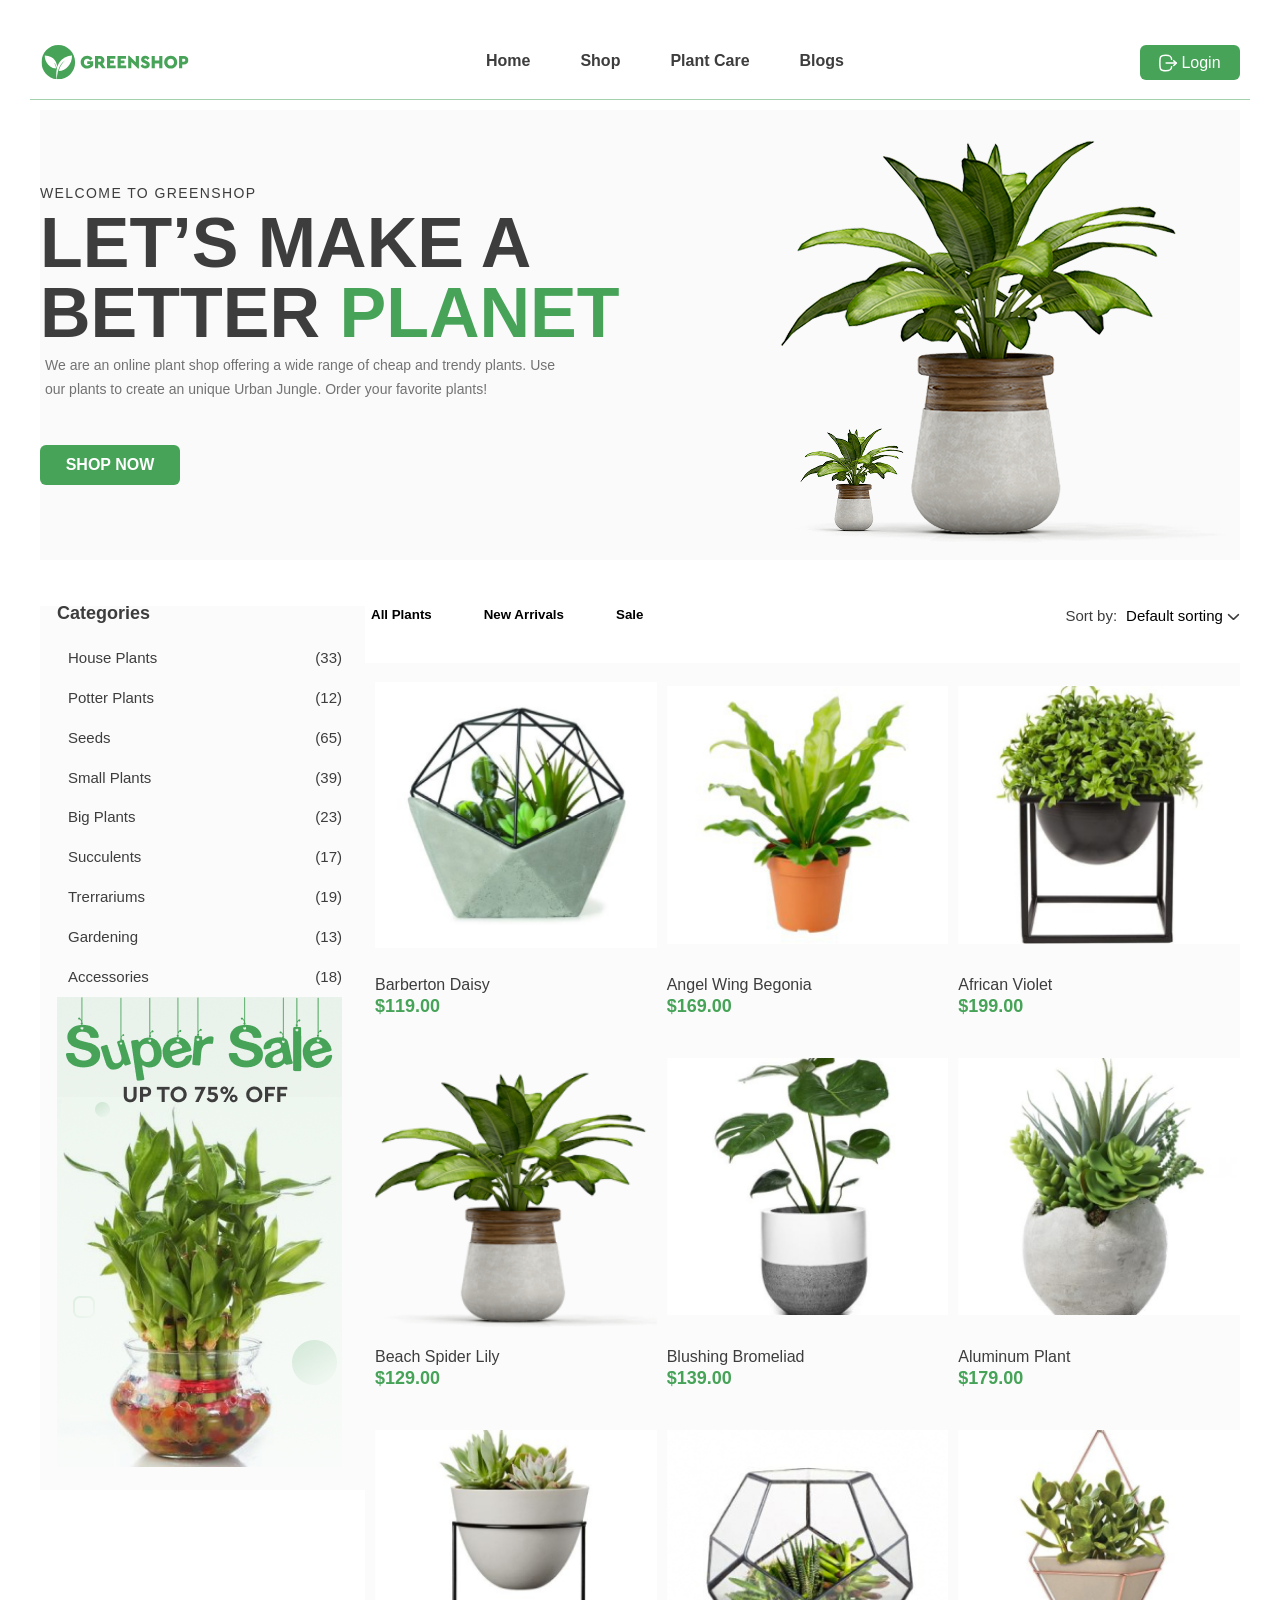
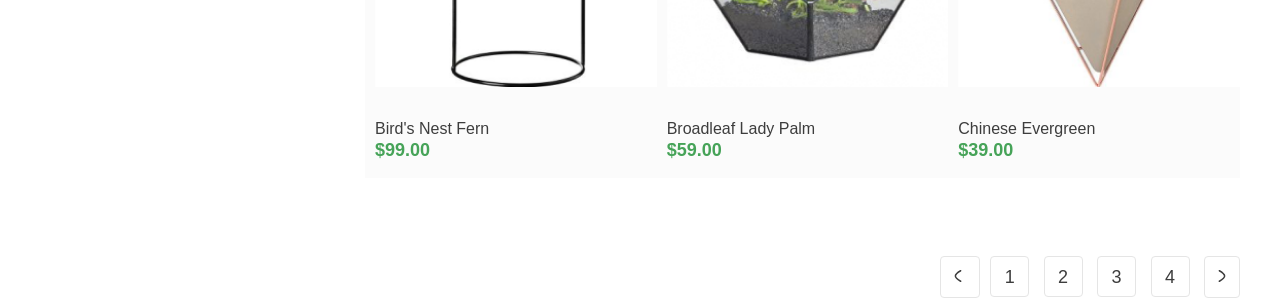
==== hw-site-greenshop/index.html @ 694213f0 "hw 8.1: changed margin to flexbox; changed item`s section." ====
<!DOCTYPE html>
<html lang="en">
<head>
    <meta charset="UTF-8">
    <title>Greenshop</title>
    <link rel="stylesheet" href="css/style.css">
</head>
<body class="body">
    <header class="header wrapper">
        <a href="#" class="logo">
            <img src="img/ic-logo.svg" alt="logo">
        </a>
        <nav class="menu">
            <a href="#">Home</a>
            <a href="#">Shop</a>
            <a href="#">Plant Care</a>
            <a href="#">Blogs</a>
        </nav>
        <a href="#" class="login">
            <svg width="18" height="18" viewBox="0 0 18 18" fill="none" xmlns="http://www.w3.org/2000/svg">
                <path d="M17.1601 9.10026H7.12598" stroke="white" stroke-width="1.5" stroke-linecap="round"
                      stroke-linejoin="round"/>
                <path d="M14.7212 6.67041L17.1612 9.10041L14.7212 11.5304" stroke="white" stroke-width="1.5"
                      stroke-linecap="round" stroke-linejoin="round"/>
                <path d="M12.634 5.35817C12.359 2.37484 11.2424 1.2915 6.8007 1.2915C0.883199 1.2915 0.883199 3.2165 0.883199 8.99984C0.883199 14.7832 0.883199 16.7082 6.8007 16.7082C11.2424 16.7082 12.359 15.6248 12.634 12.6415"
                      stroke="white" stroke-width="1.5" stroke-linecap="round" stroke-linejoin="round"/>
            </svg>
            <span>Login</span>
        </a>
    </header>


    <main class="main wrapper clearfix">
        <section class="welcome">
            <div class="welcome-block">
                <h1>Welcome to GreenShop</h1>
                <h2>Let’s Make a Better <span class="text-planet">Planet</span></h2>
                <p class="text-description">
                    We are an online plant shop offering a wide range of cheap and trendy plants.
                    Use our plants to create an unique Urban Jungle. Order your favorite plants!
                </p>
                <button type="button" class="btn-shop">Shop now</button>
            </div>
            <div class="image-block">
                <img src="img/img-plant.png" alt="plant">
            </div>
        </section>


        <section class="categories">
            <h2>Categories</h2>
            <ul>
                <li><a href="#">House Plants<span>(33)</span></a></li>
                <li><a href="#">Potter Plants<span>(12)</span></a></li>
                <li><a href="#">Seeds<span>(65)</span></a></li>
                <li><a href="#">Small Plants<span>(39)</span></a></li>
                <li><a href="#">Big Plants<span>(23)</span></a></li>
                <li><a href="#">Succulents<span>(17)</span></a></li>
                <li><a href="#">Trerrariums<span>(19)</span></a></li>
                <li><a href="#">Gardening<span>(13)</span></a></li>
                <li><a href="#">Accessories<span>(18)</span></a></li>
            </ul>
            <article>
                <img src="img/img-super-sale-banner.png" alt="Sale Banner">
            </article>
        </section>


        <section class="sorting">
            <ul class="filter">
                <li>
                    <button type="button">All Plants</button>
                </li>
                <li>
                    <button type="button">New Arrivals</button>
                </li>
                <li>
                    <button type="button">Sale</button>
                </li>
            </ul>
            <div class="sorting-right">
                <p class="text-sort">Sort by:</p>
                <button type="button" class="sort-button">
                    Default sorting
                    <svg width="13" height="8" viewBox="0 0 13 8" fill="none" xmlns="http://www.w3.org/2000/svg">
                        <path d="M11.4479 1.66675L6.4749 6.33341L1.50195 1.66675" stroke="#3D3D3D" stroke-width="1.5"
                              stroke-linecap="round" stroke-linejoin="round"/>
                    </svg>
                </button>
            </div>
        </section>


        <section class="list">
            <article class="item">
                <div class="item-inset">
                    <div class="item-image">
                        <img class="img-responsive" src="img/img-pr-barberton.png" alt="Barberton Daisy">
                    </div>
                    <a href="#" class="item-name">
                        Barberton Daisy
                        <span class="item-price">$119.00</span>
                    </a>
                </div>
            </article>

            <article class="item">
                <div class="item-inset">
                    <div class="item-image">
                        <img class="img-responsive" src="img/img-pr-angel.png" alt="Angel Wing Begonia">
                    </div>
                    <a href="#" class="item-name">
                        Angel Wing Begonia
                        <span class="item-price">$169.00</span>
                    </a>
                </div>
            </article>

            <article class="item">
                <div class="item-inset">
                    <div class="item-image">
                        <img class="img-responsive" src="img/img-pr-african.png" alt="African Violet">
                    </div>
                    <a href="#" class="item-name">
                        African Violet
                        <span class="item-price">$199.00</span>
                    </a>
                </div>
            </article>

            <article class="item">
                <div class="item-inset">
                    <div class="item-image">
                        <img class="img-responsive" src="img/img-pr-beach.png" alt="Beach Spider Lily">
                    </div>
                    <a href="#" class="item-name">
                        Beach Spider Lily
                        <span class="item-price">$129.00</span>
                    </a>
                </div>
            </article>

            <article class="item">
                <div class="item-inset">
                    <div class="item-image">
                        <img class="img-responsive" src="img/img-pr-blushing.png" alt="Blushing Bromeliad">
                    </div>
                    <a href="#" class="item-name">
                        Blushing Bromeliad
                        <span class="item-price">$139.00</span>
                    </a>
                </div>
            </article>

            <article class="item">
                <div class="item-inset">
                    <div class="item-image">
                        <img class="img-responsive" src="img/img-pr-aluminum.png" alt="Aluminum Plant">
                    </div>
                    <a href="#" class="item-name">
                        Aluminum Plant
                        <span class="item-price">$179.00</span>
                    </a>
                </div>
            </article>

            <article class="item">
                <div class="item-inset">
                    <div class="item-image">
                        <img class="img-responsive" src="img/img-pr-bird.png" alt="Bird's Nest Fern">
                    </div>
                    <a href="#" class="item-name">
                        Bird's Nest Fern
                        <span class="item-price">$99.00</span>
                    </a>
                </div>
            </article>

            <article class="item">
                <div class="item-inset">
                    <div class="item-image">
                        <img class="img-responsive" src="img/img-pr-broadleaf.png" alt="Broadleaf Lady Palm">
                    </div>
                    <a href="#" class="item-name">
                        Broadleaf Lady Palm
                        <span class="item-price">$59.00</span>
                    </a>
                </div>
            </article>

            <article class="item">
                <div class="item-inset">
                    <div class="item-image">
                        <img class="img-responsive" src="img/img-pr-chinese.png" alt="Chinese Evergreen">
                    </div>
                    <a href="#" class="item-name">
                        Chinese Evergreen
                        <span class="item-price">$39.00</span>
                    </a>
                </div>
            </article>
        </section>


        <div class="paginator">
            <a href="#" class="previous">
                <svg width="8" height="12" viewBox="0 0 8 12" fill="none" xmlns="http://www.w3.org/2000/svg">
                    <path d="M6.625 11.25C6.625 11.25 1.375 8.142 1.375 6C1.375 3.85875 6.625 0.75 6.625 0.75"
                          stroke="#3D3D3D" stroke-width="1.5" stroke-linecap="round" stroke-linejoin="round"/>
                </svg>
            </a>
            <a href="#" class="pages">1</a>
            <a href="#" class="pages">2</a>
            <a href="#" class="pages">3</a>
            <a href="#" class="pages">4</a>
            <a href="#" class="next">
                <svg width="8" height="12" viewBox="0 0 8 12" fill="none" xmlns="http://www.w3.org/2000/svg">
                    <path d="M1.375 0.750244C1.375 0.750244 6.625 3.85824 6.625 6.00024C6.625 8.14149 1.375 11.2502 1.375 11.2502"
                          stroke="#3D3D3D" stroke-width="1.5" stroke-linecap="round" stroke-linejoin="round"/>
                </svg>
            </a>
        </div>
    </main>
</body>
</html>
---- hw-site-greenshop/css/style.css ----
* {
    margin: 0;
    box-sizing: border-box;
}

.body {
    font-family: Tahoma, sans-serif;
    font-style: normal;
    color: #3D3D3D;
}

.wrapper {
    max-width: 1220px;
    min-width: 1000px;
    padding: 0 10px;
    margin: 0 auto;
}

.clearfix::after {
    content: "";
    display: table;
    clear: both;
}

.header {
    font-size: 16px;
    font-weight: 400;
    line-height: normal;
    color: #3D3D3D;
    font-style: normal;
    margin-top: 26px;
    display: flex;
    align-items: center;
    justify-content: space-between;
    border-bottom: 0.3px solid rgba(70, 163, 88, 0.50);
}

.logo {
    display: flex;
}

.logo img {
    width: 150px;
    height: 34.3px;
}

.login {
    display: flex;
    justify-content: center;
    align-items: center;
    width: 100px;
    height: 35px;
    border-radius: 6px;
    background: #46A358;
    text-decoration: none;
}

.login svg {
    display: flex;

}

.login span{
    display: flex;
    padding-left: 4px;
    color: #FFF;
    font-size: 16px;
    font-weight: 500;
}

.menu {
    display: flex;
    justify-content: space-between;
    align-items: center;
}

.menu a {
    display: flex;
    justify-content: space-between;
    text-decoration: none;
    font-size: 16px;
    font-weight: 800;
    color: #3D3D3D;
    padding: 26px 25px;
    border-bottom: 3px solid transparent;
}

.menu a:hover {
    border-bottom: 3px solid #46A358;
    font-weight: bold;
}

.welcome {
    margin-top: 10px;
    display: flex;
    justify-content: space-between;
    background: linear-gradient(98deg, rgba(245, 245, 245, 0.50)
    -23.46%, rgba(245, 245, 245, 0.50) 107.51%);
}

.welcome-block {
    display: flex;
    flex-direction: column;
    align-items: flex-start;
    justify-content: center;
}

h1 {
    font-size: 14px;
    font-weight: 500;
    line-height: 16px;
    letter-spacing: 1.4px;
    text-transform: uppercase;
}

.welcome-block h2 {
    padding-top: 7px;
    font-size: 70px;
    font-weight: 900;
    line-height: 70px;
    text-transform: uppercase;
    width: 600px;
}

.text-planet {
    color: #46A358;
}

.text-description {
    padding: 5px 20px 0 5px;
    color: #727272;
    font-size: 14px;
    font-weight: 400;
    line-height: 24px;
    width: 557px;
}

.image-block {
    display: flex;
}

.btn-shop {
    cursor: pointer;
    margin-top: 44px;
    width: 140px;
    height: 40px;
    border: none;
    border-radius: 6px;
    background: #46A358;
    color: #FFF;
    font-size: 16px;
    font-weight: 700;
    line-height: 20px;
    text-transform: uppercase;
}

.categories {
    padding: 0 23px 19px 17px;
    float: left;
    background: #FBFBFB;
    margin-top: 46px;
}

.categories h2 {
    font-size: 18px;
    font-weight: 700;
    line-height: 88.889%;
}

.categories ul {
    list-style: none;
    padding: 0;
    margin: 0;
}

.categories li {
    padding-top: 16px;
    padding-left: 11px;
    font-size: 15px;
    font-weight: 400;
    line-height: 266.667%;
}

.categories a {
    float: left;
    text-decoration: none;
    color: #3D3D3D;
    width: 100%;
}

.categories a:hover {
    color: #46A358;
    font-weight: 700;
}

.categories a span {
    float: right;
}

.sorting {
    font-size: 15px;
    font-weight: 400;
    line-height: 106.667%;
    display: flex;
    flex-direction: row;
    flex-wrap: nowrap;
    justify-content: space-between;
    margin-top: 46px;
    padding: 0;

}

.filter {
    display: flex;
    flex-direction: row;
    justify-content: space-between;
    list-style: none;
    padding: 0;
    margin: 0;
}

.filter li {
    padding-right: 40px;
}

.filter button {
    background: transparent;
    border: none;
    border-bottom: 2px solid transparent;
    font-weight: 700;
    cursor: pointer;
}

.filter button:hover {
    color: #46A358;
    border-bottom: 2px solid #46A358;
}

.sorting-right {
    display: flex;
    flex-direction: row;
    align-items: center;
}

.text-sort {
    padding-right: 9px;
}

.sorting-right .sort-button {
    padding: 0;
    border: none;
    background: transparent;
    font-size: 15px;
    font-weight: 400;
    line-height: 106.667%;
    cursor: pointer;
    font-family: Tahoma, sans-serif;
}

.sorting-right svg {
    width: 13px;
    height: 8px;
    flex-shrink: 0;
}

.list {
    display: flex;
    flex-wrap: wrap;
    margin:38px -10px 0;
}

.item {
    width: 33.333%;
    padding: 0 10px 20px;
    border-top: 2px solid transparent;
    background:  #FBFBFB;
}

.item:hover {
    border-top: 2px solid #46A358;
}

.item-image {
    display: flex;
    justify-content: center;
    align-items: center;
    overflow: hidden;
    width: 285px;
    height: 300px;
}

.img-responsive {
    width: 100%;
    height: auto;
}

.item-name{
    color: #3D3D3D;
    text-decoration: none;
    font-size: 16px;
    font-weight: 400;
    line-height: 100%;
    margin-top: 12px;
    display: block;
}

.item-price {
    display: block;
    color: #46A358;
    font-size: 18px;
    font-weight: 700;
    line-height: 88.889%;
    margin-top: 6px;
}

.paginator {
    float: right;
    margin-top: 90px;
}

.pages {
    text-decoration: none;
    color: #3D3D3D;
    font-size: 18px;
    font-weight: 300;
    line-height: 88.889%;
    border: 1px solid #E5E5E5;
    border-radius: 4px;
    padding: 9.5px 13.5px;
    margin-left: 10px;
}

.pages:hover {
    color: #FFF;
    border-radius: 4px;
    border: 1px solid #46A358;
    background: #46A358;
}

.previous {
    text-decoration: none;
    border: 1px solid #E5E5E5;
    border-radius: 4px;
    padding: 11.4px 13.0px;
}

.previous:hover {
    border-radius: 4px;
    border: 1px solid #46A358;
    background: #46A358;
}

.previous:hover path{
    stroke: #FFFFFF;
}

.next {
    text-decoration: none;
    border: 1px solid #E5E5E5;
    border-radius: 4px;
    margin-left: 10px;
    padding: 11.4px 13.0px;
}

.next:hover {
    border-radius: 4px;
    border: 1px solid #46A358;
    background: #46A358;
    stroke: #FFFFFF;
}

.next:hover path{
    stroke: #FFFFFF;
}
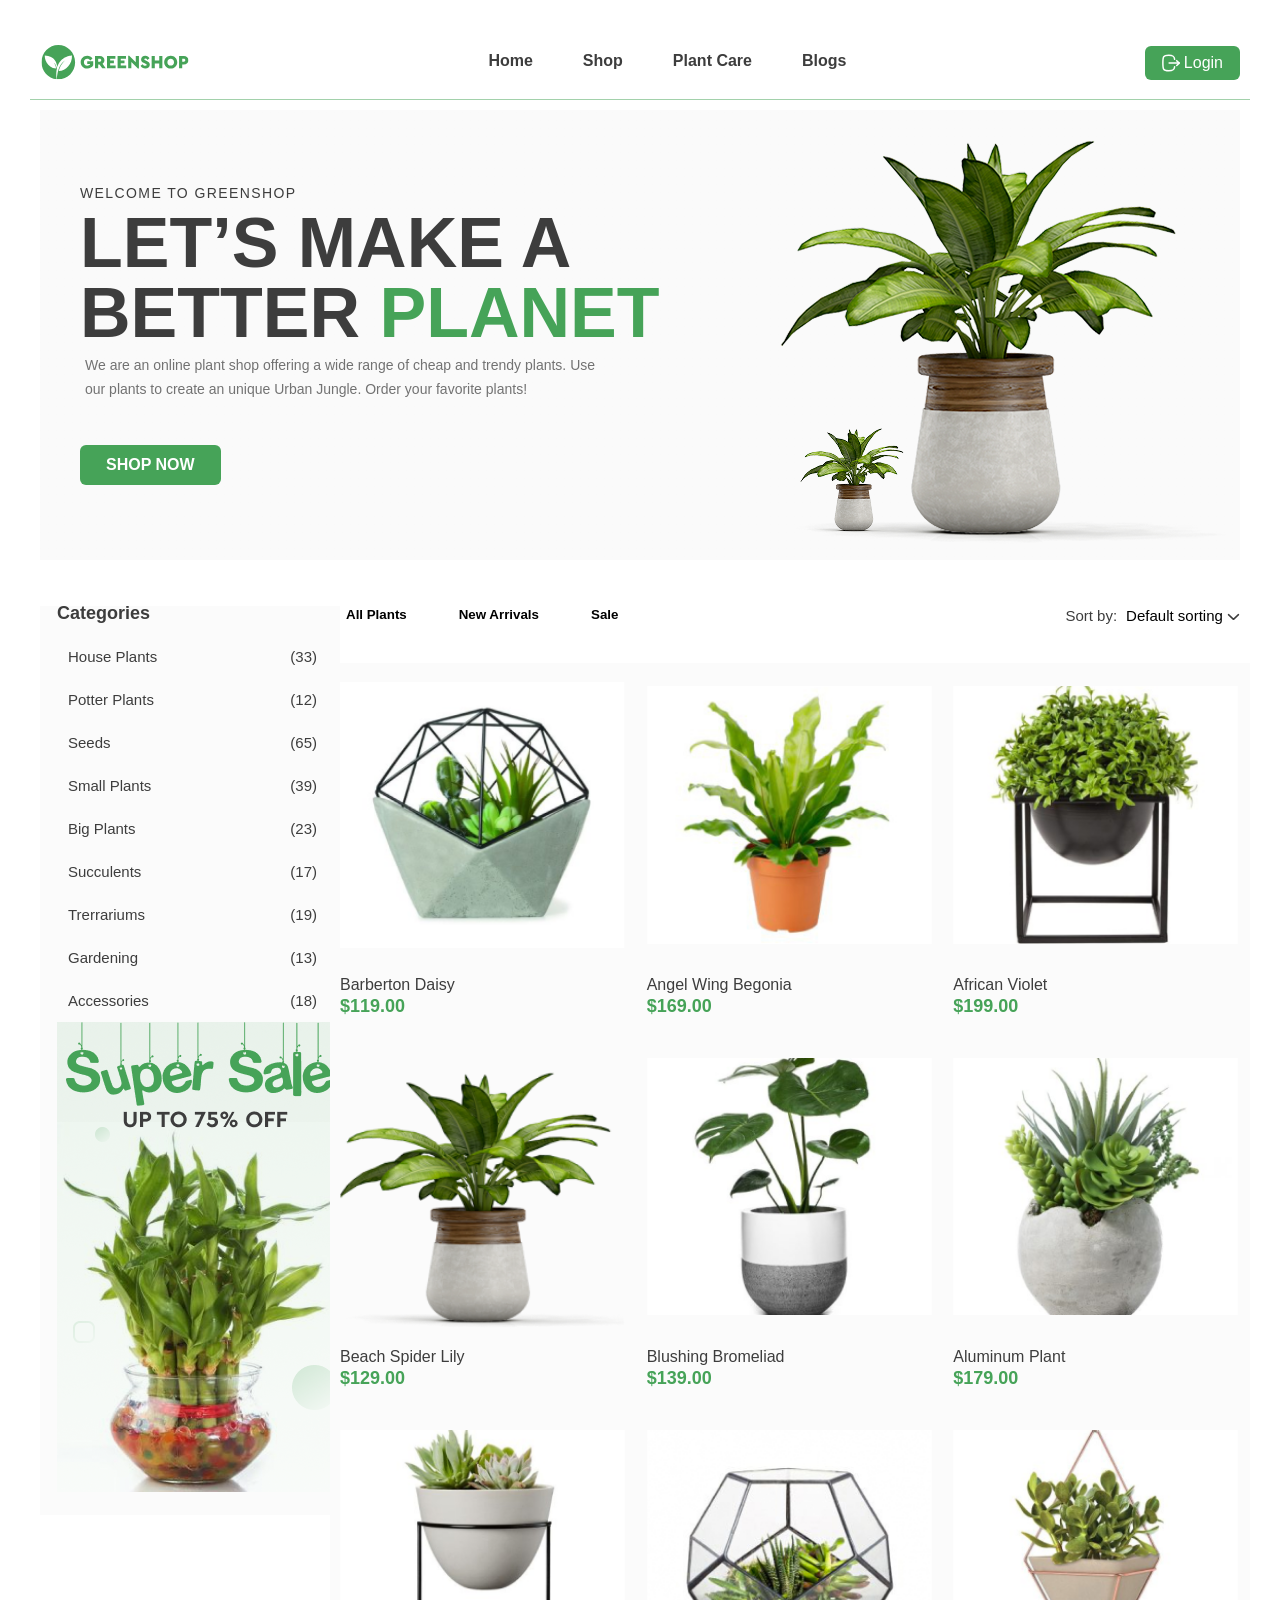
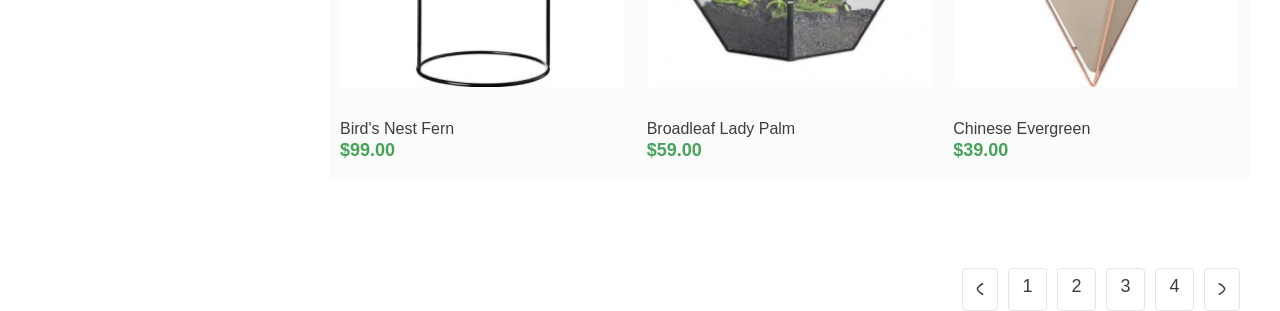
==== commit 20e1728a: "hw 8.1: corrections(structure, float`s, padding`s)" ====
--- a/hw-site-greenshop/index.html
+++ b/hw-site-greenshop/index.html
@@ -46,179 +46,184 @@
             </div>
         </section>
 
-
-        <section class="categories">
-            <h2>Categories</h2>
-            <ul>
-                <li><a href="#">House Plants<span>(33)</span></a></li>
-                <li><a href="#">Potter Plants<span>(12)</span></a></li>
-                <li><a href="#">Seeds<span>(65)</span></a></li>
-                <li><a href="#">Small Plants<span>(39)</span></a></li>
-                <li><a href="#">Big Plants<span>(23)</span></a></li>
-                <li><a href="#">Succulents<span>(17)</span></a></li>
-                <li><a href="#">Trerrariums<span>(19)</span></a></li>
-                <li><a href="#">Gardening<span>(13)</span></a></li>
-                <li><a href="#">Accessories<span>(18)</span></a></li>
-            </ul>
-            <article>
-                <img src="img/img-super-sale-banner.png" alt="Sale Banner">
-            </article>
-        </section>
-
-
-        <section class="sorting">
-            <ul class="filter">
-                <li>
-                    <button type="button">All Plants</button>
-                </li>
-                <li>
-                    <button type="button">New Arrivals</button>
-                </li>
-                <li>
-                    <button type="button">Sale</button>
-                </li>
-            </ul>
-            <div class="sorting-right">
-                <p class="text-sort">Sort by:</p>
-                <button type="button" class="sort-button">
-                    Default sorting
-                    <svg width="13" height="8" viewBox="0 0 13 8" fill="none" xmlns="http://www.w3.org/2000/svg">
-                        <path d="M11.4479 1.66675L6.4749 6.33341L1.50195 1.66675" stroke="#3D3D3D" stroke-width="1.5"
-                              stroke-linecap="round" stroke-linejoin="round"/>
-                    </svg>
-                </button>
-            </div>
-        </section>
-
-
-        <section class="list">
-            <article class="item">
-                <div class="item-inset">
-                    <div class="item-image">
-                        <img class="img-responsive" src="img/img-pr-barberton.png" alt="Barberton Daisy">
+        <div class="container">
+            <div class="content-left">
+                <section class="categories">
+                    <h2>Categories</h2>
+                    <ul>
+                        <li><a href="#">House Plants<span>(33)</span></a></li>
+                        <li><a href="#">Potter Plants<span>(12)</span></a></li>
+                        <li><a href="#">Seeds<span>(65)</span></a></li>
+                        <li><a href="#">Small Plants<span>(39)</span></a></li>
+                        <li><a href="#">Big Plants<span>(23)</span></a></li>
+                        <li><a href="#">Succulents<span>(17)</span></a></li>
+                        <li><a href="#">Trerrariums<span>(19)</span></a></li>
+                        <li><a href="#">Gardening<span>(13)</span></a></li>
+                        <li><a href="#">Accessories<span>(18)</span></a></li>
+                    </ul>
+                    <article>
+                        <img src="img/img-super-sale-banner.png" alt="Sale Banner">
+                    </article>
+                </section>
+            </div>
+
+
+            <div class="content-right">
+                <section class="sorting">
+                    <ul class="filter">
+                        <li>
+                            <button type="button">All Plants</button>
+                        </li>
+                        <li>
+                            <button type="button">New Arrivals</button>
+                        </li>
+                        <li>
+                            <button type="button">Sale</button>
+                        </li>
+                    </ul>
+                    <div class="sorting-right">
+                        <p class="text-sort">Sort by:</p>
+                        <button type="button" class="sort-button">
+                            Default sorting
+                            <svg width="13" height="8" viewBox="0 0 13 8" fill="none" xmlns="http://www.w3.org/2000/svg">
+                                <path d="M11.4479 1.66675L6.4749 6.33341L1.50195 1.66675" stroke="#3D3D3D" stroke-width="1.5"
+                                      stroke-linecap="round" stroke-linejoin="round"/>
+                            </svg>
+                        </button>
                     </div>
-                    <a href="#" class="item-name">
-                        Barberton Daisy
-                        <span class="item-price">$119.00</span>
+                </section>
+
+
+                <section class="list">
+                    <article class="item">
+                        <div class="item-inset">
+                            <div class="item-image">
+                                <img class="img-responsive" src="img/img-pr-barberton.png" alt="Barberton Daisy">
+                            </div>
+                            <a href="#" class="item-name">
+                                Barberton Daisy
+                                <span class="item-price">$119.00</span>
+                            </a>
+                        </div>
+                    </article>
+
+                    <article class="item">
+                        <div class="item-inset">
+                            <div class="item-image">
+                                <img class="img-responsive" src="img/img-pr-angel.png" alt="Angel Wing Begonia">
+                            </div>
+                            <a href="#" class="item-name">
+                                Angel Wing Begonia
+                                <span class="item-price">$169.00</span>
+                            </a>
+                        </div>
+                    </article>
+
+                    <article class="item">
+                        <div class="item-inset">
+                            <div class="item-image">
+                                <img class="img-responsive" src="img/img-pr-african.png" alt="African Violet">
+                            </div>
+                            <a href="#" class="item-name">
+                                African Violet
+                                <span class="item-price">$199.00</span>
+                            </a>
+                        </div>
+                    </article>
+
+                    <article class="item">
+                        <div class="item-inset">
+                            <div class="item-image">
+                                <img class="img-responsive" src="img/img-pr-beach.png" alt="Beach Spider Lily">
+                            </div>
+                            <a href="#" class="item-name">
+                                Beach Spider Lily
+                                <span class="item-price">$129.00</span>
+                            </a>
+                        </div>
+                    </article>
+
+                    <article class="item">
+                        <div class="item-inset">
+                            <div class="item-image">
+                                <img class="img-responsive" src="img/img-pr-blushing.png" alt="Blushing Bromeliad">
+                            </div>
+                            <a href="#" class="item-name">
+                                Blushing Bromeliad
+                                <span class="item-price">$139.00</span>
+                            </a>
+                        </div>
+                    </article>
+
+                    <article class="item">
+                        <div class="item-inset">
+                            <div class="item-image">
+                                <img class="img-responsive" src="img/img-pr-aluminum.png" alt="Aluminum Plant">
+                            </div>
+                            <a href="#" class="item-name">
+                                Aluminum Plant
+                                <span class="item-price">$179.00</span>
+                            </a>
+                        </div>
+                    </article>
+
+                    <article class="item">
+                        <div class="item-inset">
+                            <div class="item-image">
+                                <img class="img-responsive" src="img/img-pr-bird.png" alt="Bird's Nest Fern">
+                            </div>
+                            <a href="#" class="item-name">
+                                Bird's Nest Fern
+                                <span class="item-price">$99.00</span>
+                            </a>
+                        </div>
+                    </article>
+
+                    <article class="item">
+                        <div class="item-inset">
+                            <div class="item-image">
+                                <img class="img-responsive" src="img/img-pr-broadleaf.png" alt="Broadleaf Lady Palm">
+                            </div>
+                            <a href="#" class="item-name">
+                                Broadleaf Lady Palm
+                                <span class="item-price">$59.00</span>
+                            </a>
+                        </div>
+                    </article>
+
+                    <article class="item">
+                        <div class="item-inset">
+                            <div class="item-image">
+                                <img class="img-responsive" src="img/img-pr-chinese.png" alt="Chinese Evergreen">
+                            </div>
+                            <a href="#" class="item-name">
+                                Chinese Evergreen
+                                <span class="item-price">$39.00</span>
+                            </a>
+                        </div>
+                    </article>
+                </section>
+
+
+                <div class="paginator">
+                    <a href="#" class="previous">
+                        <svg width="8" height="12" viewBox="0 0 8 12" fill="none" xmlns="http://www.w3.org/2000/svg">
+                            <path d="M6.625 11.25C6.625 11.25 1.375 8.142 1.375 6C1.375 3.85875 6.625 0.75 6.625 0.75"
+                                  stroke="#3D3D3D" stroke-width="1.5" stroke-linecap="round" stroke-linejoin="round"/>
+                        </svg>
+                    </a>
+                    <a href="#" class="pages">1</a>
+                    <a href="#" class="pages">2</a>
+                    <a href="#" class="pages">3</a>
+                    <a href="#" class="pages">4</a>
+                    <a href="#" class="next">
+                        <svg width="8" height="12" viewBox="0 0 8 12" fill="none" xmlns="http://www.w3.org/2000/svg">
+                            <path d="M1.375 0.750244C1.375 0.750244 6.625 3.85824 6.625 6.00024C6.625 8.14149 1.375 11.2502 1.375 11.2502"
+                                  stroke="#3D3D3D" stroke-width="1.5" stroke-linecap="round" stroke-linejoin="round"/>
+                        </svg>
                     </a>
                 </div>
-            </article>
-
-            <article class="item">
-                <div class="item-inset">
-                    <div class="item-image">
-                        <img class="img-responsive" src="img/img-pr-angel.png" alt="Angel Wing Begonia">
-                    </div>
-                    <a href="#" class="item-name">
-                        Angel Wing Begonia
-                        <span class="item-price">$169.00</span>
-                    </a>
-                </div>
-            </article>
-
-            <article class="item">
-                <div class="item-inset">
-                    <div class="item-image">
-                        <img class="img-responsive" src="img/img-pr-african.png" alt="African Violet">
-                    </div>
-                    <a href="#" class="item-name">
-                        African Violet
-                        <span class="item-price">$199.00</span>
-                    </a>
-                </div>
-            </article>
-
-            <article class="item">
-                <div class="item-inset">
-                    <div class="item-image">
-                        <img class="img-responsive" src="img/img-pr-beach.png" alt="Beach Spider Lily">
-                    </div>
-                    <a href="#" class="item-name">
-                        Beach Spider Lily
-                        <span class="item-price">$129.00</span>
-                    </a>
-                </div>
-            </article>
-
-            <article class="item">
-                <div class="item-inset">
-                    <div class="item-image">
-                        <img class="img-responsive" src="img/img-pr-blushing.png" alt="Blushing Bromeliad">
-                    </div>
-                    <a href="#" class="item-name">
-                        Blushing Bromeliad
-                        <span class="item-price">$139.00</span>
-                    </a>
-                </div>
-            </article>
-
-            <article class="item">
-                <div class="item-inset">
-                    <div class="item-image">
-                        <img class="img-responsive" src="img/img-pr-aluminum.png" alt="Aluminum Plant">
-                    </div>
-                    <a href="#" class="item-name">
-                        Aluminum Plant
-                        <span class="item-price">$179.00</span>
-                    </a>
-                </div>
-            </article>
-
-            <article class="item">
-                <div class="item-inset">
-                    <div class="item-image">
-                        <img class="img-responsive" src="img/img-pr-bird.png" alt="Bird's Nest Fern">
-                    </div>
-                    <a href="#" class="item-name">
-                        Bird's Nest Fern
-                        <span class="item-price">$99.00</span>
-                    </a>
-                </div>
-            </article>
-
-            <article class="item">
-                <div class="item-inset">
-                    <div class="item-image">
-                        <img class="img-responsive" src="img/img-pr-broadleaf.png" alt="Broadleaf Lady Palm">
-                    </div>
-                    <a href="#" class="item-name">
-                        Broadleaf Lady Palm
-                        <span class="item-price">$59.00</span>
-                    </a>
-                </div>
-            </article>
-
-            <article class="item">
-                <div class="item-inset">
-                    <div class="item-image">
-                        <img class="img-responsive" src="img/img-pr-chinese.png" alt="Chinese Evergreen">
-                    </div>
-                    <a href="#" class="item-name">
-                        Chinese Evergreen
-                        <span class="item-price">$39.00</span>
-                    </a>
-                </div>
-            </article>
-        </section>
-
-
-        <div class="paginator">
-            <a href="#" class="previous">
-                <svg width="8" height="12" viewBox="0 0 8 12" fill="none" xmlns="http://www.w3.org/2000/svg">
-                    <path d="M6.625 11.25C6.625 11.25 1.375 8.142 1.375 6C1.375 3.85875 6.625 0.75 6.625 0.75"
-                          stroke="#3D3D3D" stroke-width="1.5" stroke-linecap="round" stroke-linejoin="round"/>
-                </svg>
-            </a>
-            <a href="#" class="pages">1</a>
-            <a href="#" class="pages">2</a>
-            <a href="#" class="pages">3</a>
-            <a href="#" class="pages">4</a>
-            <a href="#" class="next">
-                <svg width="8" height="12" viewBox="0 0 8 12" fill="none" xmlns="http://www.w3.org/2000/svg">
-                    <path d="M1.375 0.750244C1.375 0.750244 6.625 3.85824 6.625 6.00024C6.625 8.14149 1.375 11.2502 1.375 11.2502"
-                          stroke="#3D3D3D" stroke-width="1.5" stroke-linecap="round" stroke-linejoin="round"/>
-                </svg>
-            </a>
+            </div>
         </div>
     </main>
 </body>
--- a/hw-site-greenshop/css/style.css
+++ b/hw-site-greenshop/css/style.css
@@ -48,8 +48,7 @@
     display: flex;
     justify-content: center;
     align-items: center;
-    width: 100px;
-    height: 35px;
+    padding: 8px 17px;
     border-radius: 6px;
     background: #46A358;
     text-decoration: none;
@@ -57,7 +56,6 @@
 
 .login svg {
     display: flex;
-
 }
 
 .login span{
@@ -103,6 +101,7 @@
     flex-direction: column;
     align-items: flex-start;
     justify-content: center;
+    padding-left: 40px;
 }
 
 h1 {
@@ -142,8 +141,7 @@
 .btn-shop {
     cursor: pointer;
     margin-top: 44px;
-    width: 140px;
-    height: 40px;
+    padding: 10px 26px;
     border: none;
     border-radius: 6px;
     background: #46A358;
@@ -154,11 +152,22 @@
     text-transform: uppercase;
 }
 
+.container {
+    display: flex;
+    margin-top: 46px;
+}
+
+.content-left {
+    width: 25%;
+}
+
+.content-right {
+    width: 75%;
+}
+
 .categories {
     padding: 0 23px 19px 17px;
-    float: left;
     background: #FBFBFB;
-    margin-top: 46px;
 }
 
 .categories h2 {
@@ -171,21 +180,22 @@
     list-style: none;
     padding: 0;
     margin: 0;
+    padding-top: 13px;
 }
 
 .categories li {
-    padding-top: 16px;
-    padding-left: 11px;
+    display: flex;
+    padding: 13px 0 13px 11px;
     font-size: 15px;
     font-weight: 400;
-    line-height: 266.667%;
 }
 
 .categories a {
-    float: left;
     text-decoration: none;
     color: #3D3D3D;
     width: 100%;
+    display: flex;
+    justify-content: space-between;
 }
 
 .categories a:hover {
@@ -193,10 +203,6 @@
     font-weight: 700;
 }
 
-.categories a span {
-    float: right;
-}
-
 .sorting {
     font-size: 15px;
     font-weight: 400;
@@ -205,7 +211,6 @@
     flex-direction: row;
     flex-wrap: nowrap;
     justify-content: space-between;
-    margin-top: 46px;
     padding: 0;
 
 }
@@ -314,7 +319,8 @@
 }
 
 .paginator {
-    float: right;
+    display: flex;
+    justify-content: flex-end;
     margin-top: 90px;
 }
 
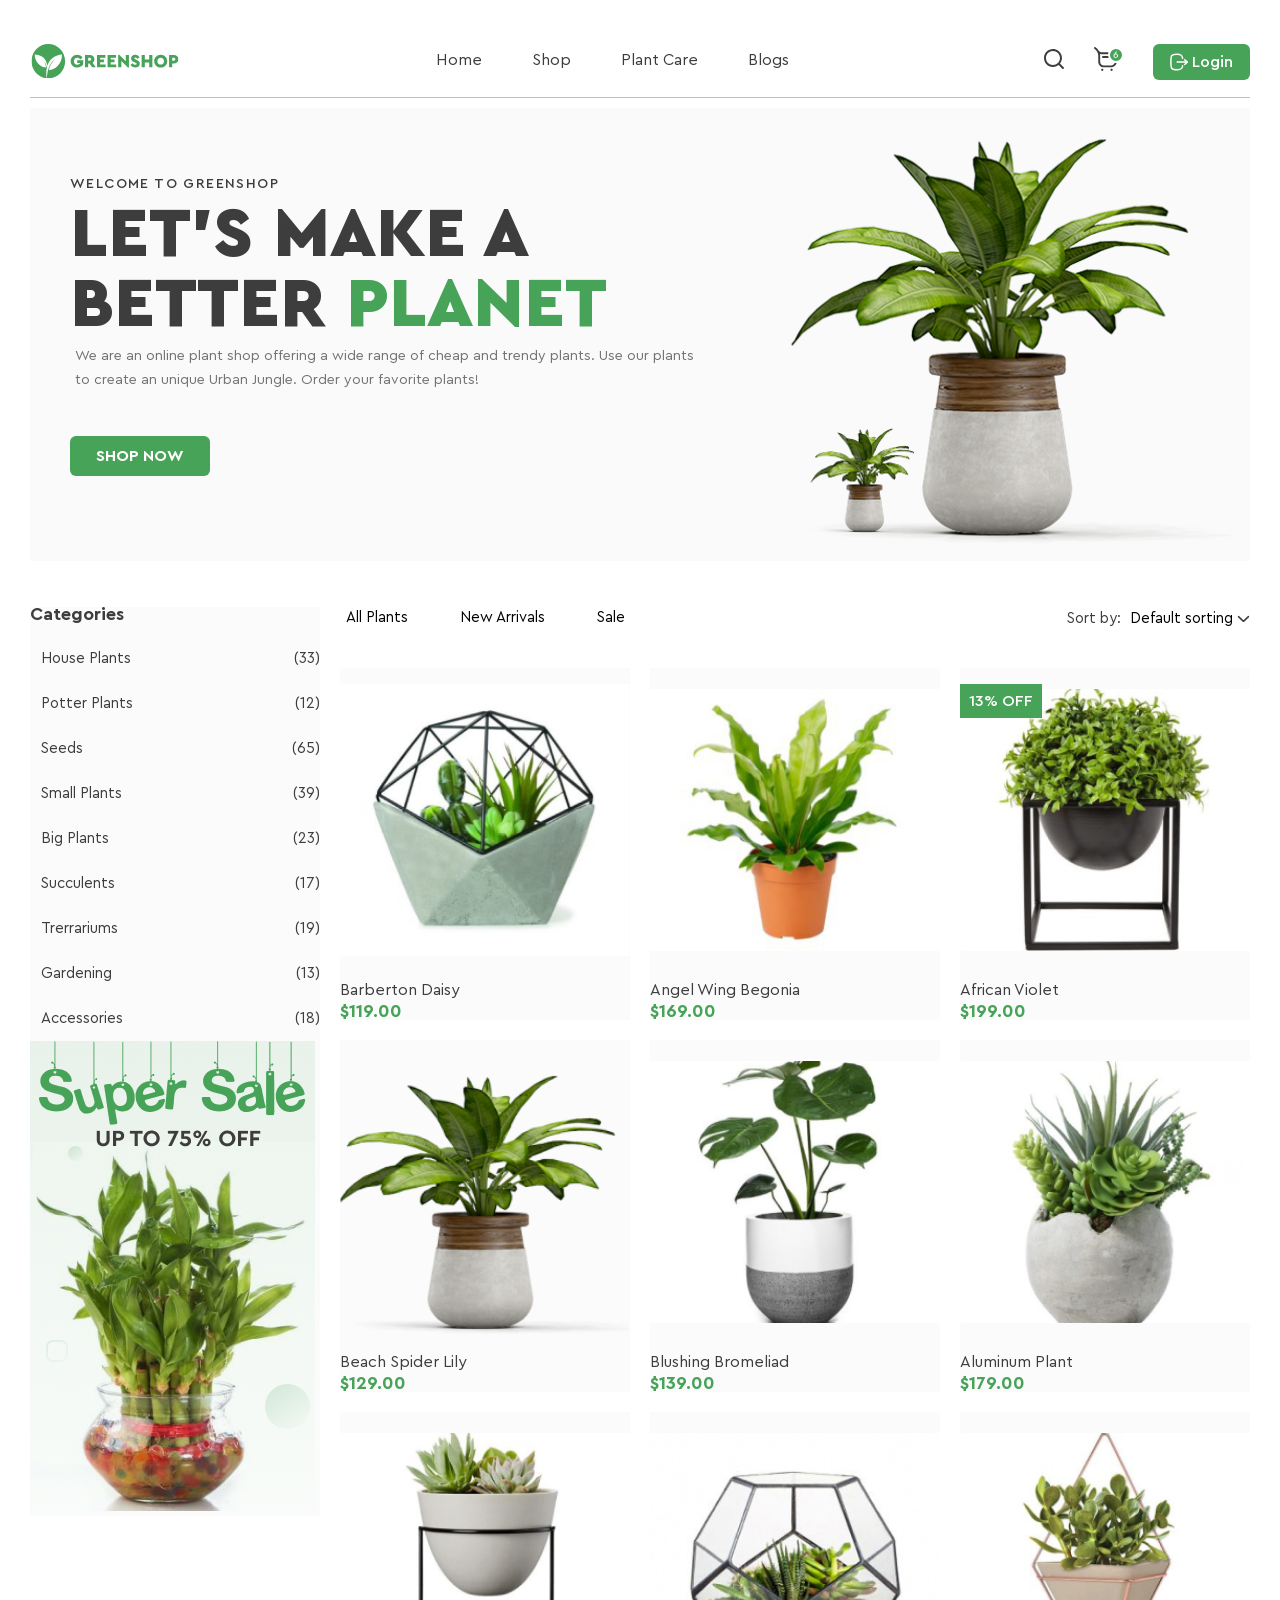
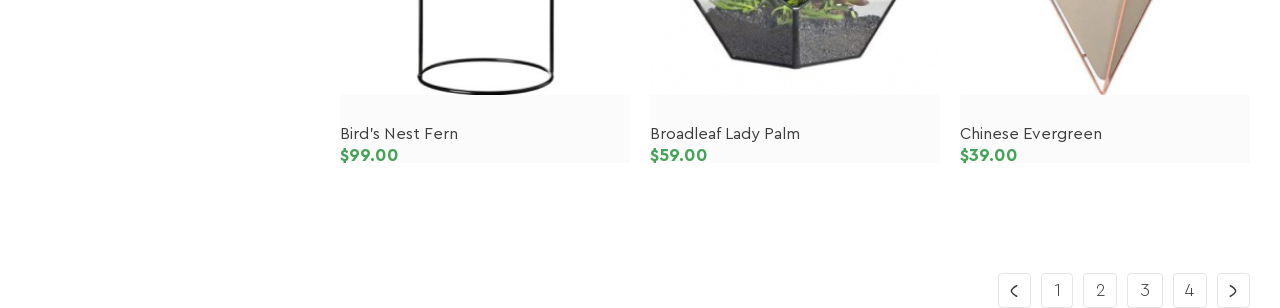
==== commit 13b21f55: "hw 9.1: fixed previous problems, did positions" ====
--- a/hw-site-greenshop/index.html
+++ b/hw-site-greenshop/index.html
@@ -7,7 +7,7 @@
 </head>
 <body class="body">
     <header class="header wrapper">
-        <a href="#" class="logo">
+        <a hrf="#" class="logo">
             <img src="img/ic-logo.svg" alt="logo">
         </a>
         <nav class="menu">
@@ -16,21 +16,38 @@
             <a href="#">Plant Care</a>
             <a href="#">Blogs</a>
         </nav>
-        <a href="#" class="login">
-            <svg width="18" height="18" viewBox="0 0 18 18" fill="none" xmlns="http://www.w3.org/2000/svg">
-                <path d="M17.1601 9.10026H7.12598" stroke="white" stroke-width="1.5" stroke-linecap="round"
-                      stroke-linejoin="round"/>
-                <path d="M14.7212 6.67041L17.1612 9.10041L14.7212 11.5304" stroke="white" stroke-width="1.5"
-                      stroke-linecap="round" stroke-linejoin="round"/>
-                <path d="M12.634 5.35817C12.359 2.37484 11.2424 1.2915 6.8007 1.2915C0.883199 1.2915 0.883199 3.2165 0.883199 8.99984C0.883199 14.7832 0.883199 16.7082 6.8007 16.7082C11.2424 16.7082 12.359 15.6248 12.634 12.6415"
-                      stroke="white" stroke-width="1.5" stroke-linecap="round" stroke-linejoin="round"/>
-            </svg>
-            <span>Login</span>
-        </a>
+        <div class="actions">
+            <a href="#" class="loop">
+                <svg width="20" height="20" viewBox="0 0 20 20" fill="none" xmlns="http://www.w3.org/2000/svg">
+                    <path d="M14.5726 16.0029C10.5755 19.1865 4.988 18.3055 2.02842 14.6542C-0.828089 11.129 -0.64944 6.04347 2.44943 2.82482C5.65137 -0.500594 10.6854 -0.944524 14.3346 1.78337C15.642 2.76051 16.6183 4.00364 17.2542 5.50838C17.8938 7.02186 18.0881 8.59653 17.8663 10.2205C17.6452 11.837 17 13.2775 15.9499 14.6217C16.0349 14.6773 16.1255 14.7173 16.1904 14.7822C17.3448 15.9311 18.4947 17.0843 19.6491 18.2331C19.9227 18.5054 20.0589 18.8225 19.9776 19.2046C19.8165 19.9651 18.9108 20.2586 18.3298 19.7366C18.0575 19.4925 17.807 19.2234 17.5484 18.9649C16.6002 18.0177 15.6526 17.0699 14.7044 16.1227C14.665 16.0853 14.6238 16.0503 14.5726 16.0029ZM15.9605 8.98677C15.9705 5.12689 12.8529 2.00627 8.98262 2.00065C5.12292 1.99503 2.00781 5.09067 1.99094 8.94806C1.97408 12.8173 5.08544 15.9467 8.96762 15.9648C12.8117 15.9829 15.9506 12.8504 15.9605 8.98677Z" fill="#3D3D3D"/>
+                </svg>
+            </a>
+            <a href="#" class="cart">
+                <svg width="24" height="24" viewBox="0 0 24 24" fill="none" xmlns="http://www.w3.org/2000/svg">
+                    <path d="M17.1567 20.25H9.89163C6.79003 20.25 4.26667 17.7267 4.26667 14.6251V8.85947C4.26667 5.9762 2.82958 3.30739 0.422521 1.72031C-0.00975775 1.43531 -0.129101 0.853876 0.155897 0.421598C0.440896 -0.0107278 1.02228 -0.130118 1.45465 0.154974C2.82874 1.06097 3.94351 2.2559 4.74067 3.63167C4.91293 3.82466 6.30202 5.29699 8.57919 5.29699H19.3748C22.3201 5.24191 24.6254 8.19769 23.8554 11.0406L22.6126 15.9939C21.9839 18.4998 19.7404 20.25 17.1567 20.25ZM5.90513 6.64234C6.06099 7.36238 6.14166 8.10483 6.14166 8.85947V14.6251C6.14166 16.6928 7.8239 18.375 9.89163 18.375H17.1567C18.8792 18.375 20.3748 17.2082 20.794 15.5376L22.0367 10.5844C22.4943 8.89509 21.1243 7.13931 19.3748 7.17198H8.57914C7.54926 7.17198 6.65283 6.94993 5.90513 6.64234ZM9.42289 22.8281C9.42289 22.1809 8.89822 21.6563 8.25102 21.6563C6.69609 21.7182 6.69745 23.9387 8.25102 24C8.89822 24 9.42289 23.4753 9.42289 22.8281ZM18.751 22.8281C18.751 22.1809 18.2263 21.6563 17.5791 21.6563C16.0242 21.7182 16.0255 23.9387 17.5791 24C18.2263 24 18.751 23.4753 18.751 22.8281ZM20.3123 9.98446C20.3123 9.46668 19.8925 9.04697 19.3748 9.04697H8.95414C7.71027 9.09647 7.71121 10.8729 8.95414 10.922H19.3748C19.8925 10.922 20.3123 10.5022 20.3123 9.98446Z" fill="#3D3D3D"/>
+                </svg>
+                <svg class="cart_numbers" width="16" height="16" viewBox="0 0 16 16" fill="none" xmlns="http://www.w3.org/2000/svg">
+                    <circle cx="8.00098" cy="8" r="7" fill="#46A358" stroke="white" stroke-width="2"/>
+                    <path opacity="0.88" d="M10.121 8.83C10.121 7.58 9.10098 6.62 7.95098 6.62C7.84098 6.62 7.75098 6.63 7.66098 6.65L9.25098 4.4H8.00098L6.35098 6.73C6.12098 7.06 5.95098 7.31 5.84098 7.49C5.73098 7.67 5.64098 7.87 5.56098 8.1C5.49098 8.32 5.45098 8.56 5.45098 8.82C5.42098 10.12 6.53098 11.13 7.78098 11.11C9.04098 11.11 10.121 10.12 10.121 8.83ZM9.07098 8.83C9.07098 9.2 8.94098 9.52 8.69098 9.77C8.44098 10.02 8.14098 10.14 7.78098 10.14C7.41098 10.14 7.11098 10.02 6.86098 9.77C6.61098 9.52 6.49098 9.2 6.49098 8.83C6.49098 8.46 6.61098 8.15 6.86098 7.9C7.11098 7.65 7.41098 7.52 7.78098 7.52C8.14098 7.52 8.44098 7.65 8.69098 7.9C8.94098 8.15 9.07098 8.46 9.07098 8.83Z" fill="white"/>
+                </svg>
+            </a>
+            <a href="#" class="login">
+                <svg width="18" height="18" viewBox="0 0 18 18" fill="none" xmlns="http://www.w3.org/2000/svg">
+                    <path d="M17.1601 9.10026H7.12598" stroke="white" stroke-width="1.5" stroke-linecap="round"
+                          stroke-linejoin="round"/>
+                    <path d="M14.7212 6.67041L17.1612 9.10041L14.7212 11.5304" stroke="white" stroke-width="1.5"
+                          stroke-linecap="round" stroke-linejoin="round"/>
+                    <path d="M12.634 5.35817C12.359 2.37484 11.2424 1.2915 6.8007 1.2915C0.883199 1.2915 0.883199 3.2165 0.883199 8.99984C0.883199 14.7832 0.883199 16.7082 6.8007 16.7082C11.2424 16.7082 12.359 15.6248 12.634 12.6415"
+                          stroke="white" stroke-width="1.5" stroke-linecap="round" stroke-linejoin="round"/>
+                </svg>
+                <span>Login</span>
+            </a>
+        </div>
+
     </header>
 
 
-    <main class="main wrapper clearfix">
+    <main class="main wrapper">
         <section class="welcome">
             <div class="welcome-block">
                 <h1>Welcome to GreenShop</h1>
@@ -61,15 +78,15 @@
                         <li><a href="#">Gardening<span>(13)</span></a></li>
                         <li><a href="#">Accessories<span>(18)</span></a></li>
                     </ul>
-                    <article>
+                    <aside>
                         <img src="img/img-super-sale-banner.png" alt="Sale Banner">
-                    </article>
+                    </aside>
                 </section>
             </div>
 
 
             <div class="content-right">
-                <section class="sorting">
+                <div class="sorting">
                     <ul class="filter">
                         <li>
                             <button type="button">All Plants</button>
@@ -91,14 +108,41 @@
                             </svg>
                         </button>
                     </div>
-                </section>
+                </div>
 
 
                 <section class="list">
                     <article class="item">
                         <div class="item-inset">
-                            <div class="item-image">
+                            <div class="item-image img-relative">
                                 <img class="img-responsive" src="img/img-pr-barberton.png" alt="Barberton Daisy">
+                                <div class="item-icons img-absolute ">
+                                    <button type="button" class="icon">
+                                        <svg width="36" height="35" viewBox="0 0 36 35" fill="none" xmlns="http://www.w3.org/2000/svg">
+                                            <rect x="0.0117188" width="35" height="35" rx="4" fill="white"/>
+                                            <path d="M22.294 23.8721H16.2408C13.6566 23.8721 11.5541 21.7696 11.5541 19.1854V14.3816C11.5541 11.9793 10.3568 9.75568 8.35123 8.43334C7.99106 8.19588 7.89162 7.71144 8.12908 7.35127C8.36654 6.99106 8.85094 6.89159 9.21119 7.12912C10.3561 7.88399 11.2849 8.87959 11.949 10.0259C12.0926 10.1867 13.2499 11.4134 15.1473 11.4134H24.142C26.596 11.3675 28.5168 13.8302 27.8752 16.1989L26.8397 20.3259C26.3159 22.4138 24.4466 23.8721 22.294 23.8721ZM12.9193 12.5343C13.0491 13.1342 13.1163 13.7528 13.1163 14.3816V19.1854C13.1163 20.9082 14.518 22.3098 16.2408 22.3098H22.294C23.7291 22.3098 24.9752 21.3377 25.3245 19.9457L26.3599 15.8188C26.7412 14.4113 25.5997 12.9484 24.142 12.9756H15.1472C14.2891 12.9756 13.5422 12.7906 12.9193 12.5343ZM15.8502 26.0201C15.8502 25.4809 15.4131 25.0437 14.8738 25.0437C13.5783 25.0953 13.5794 26.9454 14.8738 26.9965C15.4131 26.9965 15.8502 26.5593 15.8502 26.0201ZM23.6222 26.0201C23.6222 25.4809 23.1851 25.0437 22.6459 25.0437C21.3503 25.0953 21.3514 26.9454 22.6459 26.9965C23.1851 26.9965 23.6222 26.5593 23.6222 26.0201ZM24.9231 15.3189C24.9231 14.8875 24.5734 14.5378 24.142 14.5378H15.4597C14.4233 14.5791 14.4241 16.0591 15.4597 16.1H24.142C24.5734 16.1 24.9231 15.7503 24.9231 15.3189Z" fill="#3D3D3D"/>
+                                        </svg>
+                                    </button>
+                                    <button type="button" class="icon">
+                                        <svg class="like" width="36" height="35" viewBox="0 0 36 35" fill="none" xmlns="http://www.w3.org/2000/svg">
+                                            <rect x="0.721191" width="35" height="35" rx="4" fill="white"/>
+                                            <path d="M18 25.8873C17.7153 25.8873 17.4408 25.7842 17.2268 25.5968C16.4189 24.8903 15.6399 24.2264 14.9527 23.6408L14.9492 23.6377C12.9342 21.9207 11.1943 20.4378 9.98364 18.9771C8.63034 17.3441 8 15.7958 8 14.1043C8 12.461 8.56351 10.9449 9.58661 9.83508C10.6219 8.71219 12.0425 8.09375 13.5872 8.09375C14.7416 8.09375 15.7989 8.45874 16.7296 9.1785C17.1992 9.54181 17.6249 9.98645 18 10.5051C18.3752 9.98645 18.8008 9.54181 19.2706 9.1785C20.2012 8.45874 21.2585 8.09375 22.413 8.09375C23.9575 8.09375 25.3782 8.71219 26.4135 9.83508C27.4366 10.9449 28 12.461 28 14.1043C28 15.7958 27.3698 17.3441 26.0165 18.9769C24.8059 20.4378 23.0661 21.9205 21.0515 23.6374C20.363 24.224 19.5828 24.8889 18.773 25.5971C18.5592 25.7842 18.2846 25.8873 18 25.8873ZM13.5872 9.26532C12.3736 9.26532 11.2588 9.74963 10.4478 10.6292C9.62476 11.5219 9.17142 12.7561 9.17142 14.1043C9.17142 15.5269 9.70013 16.7992 10.8856 18.2296C12.0314 19.6122 13.7356 21.0645 15.7089 22.7462L15.7126 22.7492C16.4024 23.3371 17.1844 24.0036 17.9983 24.7153C18.8171 24.0023 19.6003 23.3347 20.2916 22.7458C22.2647 21.0642 23.9688 19.6122 25.1146 18.2296C26.2999 16.7992 26.8286 15.5269 26.8286 14.1043C26.8286 12.7561 26.3752 11.5219 25.5522 10.6292C24.7413 9.74963 23.6264 9.26532 22.413 9.26532C21.524 9.26532 20.7078 9.54791 19.9872 10.1052C19.3449 10.602 18.8975 11.23 18.6352 11.6695C18.5003 11.8955 18.2629 12.0304 18 12.0304C17.7371 12.0304 17.4997 11.8955 17.3648 11.6695C17.1026 11.23 16.6552 10.602 16.0128 10.1052C15.2922 9.54791 14.476 9.26532 13.5872 9.26532Z" fill="#3D3D3D"/>
+                                        </svg>
+                                    </button>
+                                    <button type="button" class="icon">
+                                        <svg class="search-item" width="36" height="35" viewBox="0 0 36 35" fill="none" xmlns="http://www.w3.org/2000/svg">
+                                            <rect x="0.430176" width="35" height="35" rx="4" fill="white"/>
+                                            <g clip-path="url(#clip0_36294_47)">
+                                                <path d="M22.5655 23.0022C18.5703 26.1858 12.9854 25.3048 10.0272 21.6536C7.17205 18.1284 7.35062 13.0431 10.448 9.8245C13.6485 6.49918 18.6802 6.05526 22.3277 8.78307C23.6344 9.76019 24.6103 11.0033 25.2459 12.508C25.8852 14.0214 26.0794 15.5961 25.8578 17.22C25.6367 18.8365 24.9918 20.2769 23.9422 21.6211C24.0272 21.6767 24.1177 21.7166 24.1826 21.7816C25.3364 22.9304 26.4859 24.0836 27.6397 25.2324C27.9131 25.5046 28.0493 25.8218 27.9681 26.2039C27.807 26.9643 26.9017 27.2578 26.321 26.7358C26.0488 26.4917 25.7985 26.2226 25.54 25.9641C24.5922 25.017 23.6451 24.0692 22.6973 23.122C22.6579 23.0846 22.6167 23.0496 22.5655 23.0022ZM23.9529 15.9863C23.9629 12.1265 20.8467 9.00597 16.9782 9.00035C13.1203 8.99473 10.0066 12.0903 9.98977 15.9476C9.97291 19.8167 13.0828 22.946 16.9632 22.9641C20.8055 22.9822 23.9429 19.8498 23.9529 15.9863Z" fill="#3D3D3D"/>
+                                            </g>
+                                            <defs>
+                                                <clipPath id="clip0_36294_47">
+                                                    <rect width="19.9913" height="20" fill="white" transform="translate(8 7)"/>
+                                                </clipPath>
+                                            </defs>
+                                        </svg>
+                                    </button>
+                                </div>
                             </div>
                             <a href="#" class="item-name">
                                 Barberton Daisy
@@ -109,8 +153,35 @@
 
                     <article class="item">
                         <div class="item-inset">
-                            <div class="item-image">
+                            <div class="item-image img-relative">
                                 <img class="img-responsive" src="img/img-pr-angel.png" alt="Angel Wing Begonia">
+                                <div class="item-icons img-absolute ">
+                                    <button type="button" class="icon">
+                                        <svg width="36" height="35" viewBox="0 0 36 35" fill="none" xmlns="http://www.w3.org/2000/svg">
+                                            <rect x="0.0117188" width="35" height="35" rx="4" fill="white"/>
+                                            <path d="M22.294 23.8721H16.2408C13.6566 23.8721 11.5541 21.7696 11.5541 19.1854V14.3816C11.5541 11.9793 10.3568 9.75568 8.35123 8.43334C7.99106 8.19588 7.89162 7.71144 8.12908 7.35127C8.36654 6.99106 8.85094 6.89159 9.21119 7.12912C10.3561 7.88399 11.2849 8.87959 11.949 10.0259C12.0926 10.1867 13.2499 11.4134 15.1473 11.4134H24.142C26.596 11.3675 28.5168 13.8302 27.8752 16.1989L26.8397 20.3259C26.3159 22.4138 24.4466 23.8721 22.294 23.8721ZM12.9193 12.5343C13.0491 13.1342 13.1163 13.7528 13.1163 14.3816V19.1854C13.1163 20.9082 14.518 22.3098 16.2408 22.3098H22.294C23.7291 22.3098 24.9752 21.3377 25.3245 19.9457L26.3599 15.8188C26.7412 14.4113 25.5997 12.9484 24.142 12.9756H15.1472C14.2891 12.9756 13.5422 12.7906 12.9193 12.5343ZM15.8502 26.0201C15.8502 25.4809 15.4131 25.0437 14.8738 25.0437C13.5783 25.0953 13.5794 26.9454 14.8738 26.9965C15.4131 26.9965 15.8502 26.5593 15.8502 26.0201ZM23.6222 26.0201C23.6222 25.4809 23.1851 25.0437 22.6459 25.0437C21.3503 25.0953 21.3514 26.9454 22.6459 26.9965C23.1851 26.9965 23.6222 26.5593 23.6222 26.0201ZM24.9231 15.3189C24.9231 14.8875 24.5734 14.5378 24.142 14.5378H15.4597C14.4233 14.5791 14.4241 16.0591 15.4597 16.1H24.142C24.5734 16.1 24.9231 15.7503 24.9231 15.3189Z" fill="#3D3D3D"/>
+                                        </svg>
+                                    </button>
+                                    <button type="button" class="icon">
+                                        <svg class="like" width="36" height="35" viewBox="0 0 36 35" fill="none" xmlns="http://www.w3.org/2000/svg">
+                                            <rect x="0.721191" width="35" height="35" rx="4" fill="white"/>
+                                            <path d="M18 25.8873C17.7153 25.8873 17.4408 25.7842 17.2268 25.5968C16.4189 24.8903 15.6399 24.2264 14.9527 23.6408L14.9492 23.6377C12.9342 21.9207 11.1943 20.4378 9.98364 18.9771C8.63034 17.3441 8 15.7958 8 14.1043C8 12.461 8.56351 10.9449 9.58661 9.83508C10.6219 8.71219 12.0425 8.09375 13.5872 8.09375C14.7416 8.09375 15.7989 8.45874 16.7296 9.1785C17.1992 9.54181 17.6249 9.98645 18 10.5051C18.3752 9.98645 18.8008 9.54181 19.2706 9.1785C20.2012 8.45874 21.2585 8.09375 22.413 8.09375C23.9575 8.09375 25.3782 8.71219 26.4135 9.83508C27.4366 10.9449 28 12.461 28 14.1043C28 15.7958 27.3698 17.3441 26.0165 18.9769C24.8059 20.4378 23.0661 21.9205 21.0515 23.6374C20.363 24.224 19.5828 24.8889 18.773 25.5971C18.5592 25.7842 18.2846 25.8873 18 25.8873ZM13.5872 9.26532C12.3736 9.26532 11.2588 9.74963 10.4478 10.6292C9.62476 11.5219 9.17142 12.7561 9.17142 14.1043C9.17142 15.5269 9.70013 16.7992 10.8856 18.2296C12.0314 19.6122 13.7356 21.0645 15.7089 22.7462L15.7126 22.7492C16.4024 23.3371 17.1844 24.0036 17.9983 24.7153C18.8171 24.0023 19.6003 23.3347 20.2916 22.7458C22.2647 21.0642 23.9688 19.6122 25.1146 18.2296C26.2999 16.7992 26.8286 15.5269 26.8286 14.1043C26.8286 12.7561 26.3752 11.5219 25.5522 10.6292C24.7413 9.74963 23.6264 9.26532 22.413 9.26532C21.524 9.26532 20.7078 9.54791 19.9872 10.1052C19.3449 10.602 18.8975 11.23 18.6352 11.6695C18.5003 11.8955 18.2629 12.0304 18 12.0304C17.7371 12.0304 17.4997 11.8955 17.3648 11.6695C17.1026 11.23 16.6552 10.602 16.0128 10.1052C15.2922 9.54791 14.476 9.26532 13.5872 9.26532Z" fill="#3D3D3D"/>
+                                        </svg>
+                                    </button>
+                                    <button type="button" class="icon">
+                                        <svg class="search-item" width="36" height="35" viewBox="0 0 36 35" fill="none" xmlns="http://www.w3.org/2000/svg">
+                                            <rect x="0.430176" width="35" height="35" rx="4" fill="white"/>
+                                            <g clip-path="url(#clip0_36294_47)">
+                                                <path d="M22.5655 23.0022C18.5703 26.1858 12.9854 25.3048 10.0272 21.6536C7.17205 18.1284 7.35062 13.0431 10.448 9.8245C13.6485 6.49918 18.6802 6.05526 22.3277 8.78307C23.6344 9.76019 24.6103 11.0033 25.2459 12.508C25.8852 14.0214 26.0794 15.5961 25.8578 17.22C25.6367 18.8365 24.9918 20.2769 23.9422 21.6211C24.0272 21.6767 24.1177 21.7166 24.1826 21.7816C25.3364 22.9304 26.4859 24.0836 27.6397 25.2324C27.9131 25.5046 28.0493 25.8218 27.9681 26.2039C27.807 26.9643 26.9017 27.2578 26.321 26.7358C26.0488 26.4917 25.7985 26.2226 25.54 25.9641C24.5922 25.017 23.6451 24.0692 22.6973 23.122C22.6579 23.0846 22.6167 23.0496 22.5655 23.0022ZM23.9529 15.9863C23.9629 12.1265 20.8467 9.00597 16.9782 9.00035C13.1203 8.99473 10.0066 12.0903 9.98977 15.9476C9.97291 19.8167 13.0828 22.946 16.9632 22.9641C20.8055 22.9822 23.9429 19.8498 23.9529 15.9863Z" fill="#3D3D3D"/>
+                                            </g>
+                                            <defs>
+                                                <clipPath id="clip0_36294_47">
+                                                    <rect width="19.9913" height="20" fill="white" transform="translate(8 7)"/>
+                                                </clipPath>
+                                            </defs>
+                                        </svg>
+                                    </button>
+                                </div>
                             </div>
                             <a href="#" class="item-name">
                                 Angel Wing Begonia
@@ -121,8 +192,36 @@
 
                     <article class="item">
                         <div class="item-inset">
-                            <div class="item-image">
+                            <div class="item-image img-relative">
                                 <img class="img-responsive" src="img/img-pr-african.png" alt="African Violet">
+                                <div class="item-icons img-absolute ">
+                                    <button type="button" class="icon">
+                                        <svg width="36" height="35" viewBox="0 0 36 35" fill="none" xmlns="http://www.w3.org/2000/svg">
+                                            <rect x="0.0117188" width="35" height="35" rx="4" fill="white"/>
+                                            <path d="M22.294 23.8721H16.2408C13.6566 23.8721 11.5541 21.7696 11.5541 19.1854V14.3816C11.5541 11.9793 10.3568 9.75568 8.35123 8.43334C7.99106 8.19588 7.89162 7.71144 8.12908 7.35127C8.36654 6.99106 8.85094 6.89159 9.21119 7.12912C10.3561 7.88399 11.2849 8.87959 11.949 10.0259C12.0926 10.1867 13.2499 11.4134 15.1473 11.4134H24.142C26.596 11.3675 28.5168 13.8302 27.8752 16.1989L26.8397 20.3259C26.3159 22.4138 24.4466 23.8721 22.294 23.8721ZM12.9193 12.5343C13.0491 13.1342 13.1163 13.7528 13.1163 14.3816V19.1854C13.1163 20.9082 14.518 22.3098 16.2408 22.3098H22.294C23.7291 22.3098 24.9752 21.3377 25.3245 19.9457L26.3599 15.8188C26.7412 14.4113 25.5997 12.9484 24.142 12.9756H15.1472C14.2891 12.9756 13.5422 12.7906 12.9193 12.5343ZM15.8502 26.0201C15.8502 25.4809 15.4131 25.0437 14.8738 25.0437C13.5783 25.0953 13.5794 26.9454 14.8738 26.9965C15.4131 26.9965 15.8502 26.5593 15.8502 26.0201ZM23.6222 26.0201C23.6222 25.4809 23.1851 25.0437 22.6459 25.0437C21.3503 25.0953 21.3514 26.9454 22.6459 26.9965C23.1851 26.9965 23.6222 26.5593 23.6222 26.0201ZM24.9231 15.3189C24.9231 14.8875 24.5734 14.5378 24.142 14.5378H15.4597C14.4233 14.5791 14.4241 16.0591 15.4597 16.1H24.142C24.5734 16.1 24.9231 15.7503 24.9231 15.3189Z" fill="#3D3D3D"/>
+                                        </svg>
+                                    </button>
+                                    <button type="button" class="icon">
+                                        <svg class="like" width="36" height="35" viewBox="0 0 36 35" fill="none" xmlns="http://www.w3.org/2000/svg">
+                                            <rect x="0.721191" width="35" height="35" rx="4" fill="white"/>
+                                            <path d="M18 25.8873C17.7153 25.8873 17.4408 25.7842 17.2268 25.5968C16.4189 24.8903 15.6399 24.2264 14.9527 23.6408L14.9492 23.6377C12.9342 21.9207 11.1943 20.4378 9.98364 18.9771C8.63034 17.3441 8 15.7958 8 14.1043C8 12.461 8.56351 10.9449 9.58661 9.83508C10.6219 8.71219 12.0425 8.09375 13.5872 8.09375C14.7416 8.09375 15.7989 8.45874 16.7296 9.1785C17.1992 9.54181 17.6249 9.98645 18 10.5051C18.3752 9.98645 18.8008 9.54181 19.2706 9.1785C20.2012 8.45874 21.2585 8.09375 22.413 8.09375C23.9575 8.09375 25.3782 8.71219 26.4135 9.83508C27.4366 10.9449 28 12.461 28 14.1043C28 15.7958 27.3698 17.3441 26.0165 18.9769C24.8059 20.4378 23.0661 21.9205 21.0515 23.6374C20.363 24.224 19.5828 24.8889 18.773 25.5971C18.5592 25.7842 18.2846 25.8873 18 25.8873ZM13.5872 9.26532C12.3736 9.26532 11.2588 9.74963 10.4478 10.6292C9.62476 11.5219 9.17142 12.7561 9.17142 14.1043C9.17142 15.5269 9.70013 16.7992 10.8856 18.2296C12.0314 19.6122 13.7356 21.0645 15.7089 22.7462L15.7126 22.7492C16.4024 23.3371 17.1844 24.0036 17.9983 24.7153C18.8171 24.0023 19.6003 23.3347 20.2916 22.7458C22.2647 21.0642 23.9688 19.6122 25.1146 18.2296C26.2999 16.7992 26.8286 15.5269 26.8286 14.1043C26.8286 12.7561 26.3752 11.5219 25.5522 10.6292C24.7413 9.74963 23.6264 9.26532 22.413 9.26532C21.524 9.26532 20.7078 9.54791 19.9872 10.1052C19.3449 10.602 18.8975 11.23 18.6352 11.6695C18.5003 11.8955 18.2629 12.0304 18 12.0304C17.7371 12.0304 17.4997 11.8955 17.3648 11.6695C17.1026 11.23 16.6552 10.602 16.0128 10.1052C15.2922 9.54791 14.476 9.26532 13.5872 9.26532Z" fill="#3D3D3D"/>
+                                        </svg>
+                                    </button>
+                                    <button type="button" class="icon">
+                                        <svg class="search-item" width="36" height="35" viewBox="0 0 36 35" fill="none" xmlns="http://www.w3.org/2000/svg">
+                                            <rect x="0.430176" width="35" height="35" rx="4" fill="white"/>
+                                            <g clip-path="url(#clip0_36294_47)">
+                                                <path d="M22.5655 23.0022C18.5703 26.1858 12.9854 25.3048 10.0272 21.6536C7.17205 18.1284 7.35062 13.0431 10.448 9.8245C13.6485 6.49918 18.6802 6.05526 22.3277 8.78307C23.6344 9.76019 24.6103 11.0033 25.2459 12.508C25.8852 14.0214 26.0794 15.5961 25.8578 17.22C25.6367 18.8365 24.9918 20.2769 23.9422 21.6211C24.0272 21.6767 24.1177 21.7166 24.1826 21.7816C25.3364 22.9304 26.4859 24.0836 27.6397 25.2324C27.9131 25.5046 28.0493 25.8218 27.9681 26.2039C27.807 26.9643 26.9017 27.2578 26.321 26.7358C26.0488 26.4917 25.7985 26.2226 25.54 25.9641C24.5922 25.017 23.6451 24.0692 22.6973 23.122C22.6579 23.0846 22.6167 23.0496 22.5655 23.0022ZM23.9529 15.9863C23.9629 12.1265 20.8467 9.00597 16.9782 9.00035C13.1203 8.99473 10.0066 12.0903 9.98977 15.9476C9.97291 19.8167 13.0828 22.946 16.9632 22.9641C20.8055 22.9822 23.9429 19.8498 23.9529 15.9863Z" fill="#3D3D3D"/>
+                                            </g>
+                                            <defs>
+                                                <clipPath id="clip0_36294_47">
+                                                    <rect width="19.9913" height="20" fill="white" transform="translate(8 7)"/>
+                                                </clipPath>
+                                            </defs>
+                                        </svg>
+                                    </button>
+                                </div>
+                                <span class="sale">13% off</span>
                             </div>
                             <a href="#" class="item-name">
                                 African Violet
@@ -133,8 +232,35 @@
 
                     <article class="item">
                         <div class="item-inset">
-                            <div class="item-image">
+                            <div class="item-image img-relative">
                                 <img class="img-responsive" src="img/img-pr-beach.png" alt="Beach Spider Lily">
+                                <div class="item-icons img-absolute ">
+                                    <button type="button" class="icon">
+                                        <svg width="36" height="35" viewBox="0 0 36 35" fill="none" xmlns="http://www.w3.org/2000/svg">
+                                            <rect x="0.0117188" width="35" height="35" rx="4" fill="white"/>
+                                            <path d="M22.294 23.8721H16.2408C13.6566 23.8721 11.5541 21.7696 11.5541 19.1854V14.3816C11.5541 11.9793 10.3568 9.75568 8.35123 8.43334C7.99106 8.19588 7.89162 7.71144 8.12908 7.35127C8.36654 6.99106 8.85094 6.89159 9.21119 7.12912C10.3561 7.88399 11.2849 8.87959 11.949 10.0259C12.0926 10.1867 13.2499 11.4134 15.1473 11.4134H24.142C26.596 11.3675 28.5168 13.8302 27.8752 16.1989L26.8397 20.3259C26.3159 22.4138 24.4466 23.8721 22.294 23.8721ZM12.9193 12.5343C13.0491 13.1342 13.1163 13.7528 13.1163 14.3816V19.1854C13.1163 20.9082 14.518 22.3098 16.2408 22.3098H22.294C23.7291 22.3098 24.9752 21.3377 25.3245 19.9457L26.3599 15.8188C26.7412 14.4113 25.5997 12.9484 24.142 12.9756H15.1472C14.2891 12.9756 13.5422 12.7906 12.9193 12.5343ZM15.8502 26.0201C15.8502 25.4809 15.4131 25.0437 14.8738 25.0437C13.5783 25.0953 13.5794 26.9454 14.8738 26.9965C15.4131 26.9965 15.8502 26.5593 15.8502 26.0201ZM23.6222 26.0201C23.6222 25.4809 23.1851 25.0437 22.6459 25.0437C21.3503 25.0953 21.3514 26.9454 22.6459 26.9965C23.1851 26.9965 23.6222 26.5593 23.6222 26.0201ZM24.9231 15.3189C24.9231 14.8875 24.5734 14.5378 24.142 14.5378H15.4597C14.4233 14.5791 14.4241 16.0591 15.4597 16.1H24.142C24.5734 16.1 24.9231 15.7503 24.9231 15.3189Z" fill="#3D3D3D"/>
+                                        </svg>
+                                    </button>
+                                    <button type="button" class="icon">
+                                        <svg class="like" width="36" height="35" viewBox="0 0 36 35" fill="none" xmlns="http://www.w3.org/2000/svg">
+                                            <rect x="0.721191" width="35" height="35" rx="4" fill="white"/>
+                                            <path d="M18 25.8873C17.7153 25.8873 17.4408 25.7842 17.2268 25.5968C16.4189 24.8903 15.6399 24.2264 14.9527 23.6408L14.9492 23.6377C12.9342 21.9207 11.1943 20.4378 9.98364 18.9771C8.63034 17.3441 8 15.7958 8 14.1043C8 12.461 8.56351 10.9449 9.58661 9.83508C10.6219 8.71219 12.0425 8.09375 13.5872 8.09375C14.7416 8.09375 15.7989 8.45874 16.7296 9.1785C17.1992 9.54181 17.6249 9.98645 18 10.5051C18.3752 9.98645 18.8008 9.54181 19.2706 9.1785C20.2012 8.45874 21.2585 8.09375 22.413 8.09375C23.9575 8.09375 25.3782 8.71219 26.4135 9.83508C27.4366 10.9449 28 12.461 28 14.1043C28 15.7958 27.3698 17.3441 26.0165 18.9769C24.8059 20.4378 23.0661 21.9205 21.0515 23.6374C20.363 24.224 19.5828 24.8889 18.773 25.5971C18.5592 25.7842 18.2846 25.8873 18 25.8873ZM13.5872 9.26532C12.3736 9.26532 11.2588 9.74963 10.4478 10.6292C9.62476 11.5219 9.17142 12.7561 9.17142 14.1043C9.17142 15.5269 9.70013 16.7992 10.8856 18.2296C12.0314 19.6122 13.7356 21.0645 15.7089 22.7462L15.7126 22.7492C16.4024 23.3371 17.1844 24.0036 17.9983 24.7153C18.8171 24.0023 19.6003 23.3347 20.2916 22.7458C22.2647 21.0642 23.9688 19.6122 25.1146 18.2296C26.2999 16.7992 26.8286 15.5269 26.8286 14.1043C26.8286 12.7561 26.3752 11.5219 25.5522 10.6292C24.7413 9.74963 23.6264 9.26532 22.413 9.26532C21.524 9.26532 20.7078 9.54791 19.9872 10.1052C19.3449 10.602 18.8975 11.23 18.6352 11.6695C18.5003 11.8955 18.2629 12.0304 18 12.0304C17.7371 12.0304 17.4997 11.8955 17.3648 11.6695C17.1026 11.23 16.6552 10.602 16.0128 10.1052C15.2922 9.54791 14.476 9.26532 13.5872 9.26532Z" fill="#3D3D3D"/>
+                                        </svg>
+                                    </button>
+                                    <button type="button" class="icon">
+                                        <svg class="search-item" width="36" height="35" viewBox="0 0 36 35" fill="none" xmlns="http://www.w3.org/2000/svg">
+                                            <rect x="0.430176" width="35" height="35" rx="4" fill="white"/>
+                                            <g clip-path="url(#clip0_36294_47)">
+                                                <path d="M22.5655 23.0022C18.5703 26.1858 12.9854 25.3048 10.0272 21.6536C7.17205 18.1284 7.35062 13.0431 10.448 9.8245C13.6485 6.49918 18.6802 6.05526 22.3277 8.78307C23.6344 9.76019 24.6103 11.0033 25.2459 12.508C25.8852 14.0214 26.0794 15.5961 25.8578 17.22C25.6367 18.8365 24.9918 20.2769 23.9422 21.6211C24.0272 21.6767 24.1177 21.7166 24.1826 21.7816C25.3364 22.9304 26.4859 24.0836 27.6397 25.2324C27.9131 25.5046 28.0493 25.8218 27.9681 26.2039C27.807 26.9643 26.9017 27.2578 26.321 26.7358C26.0488 26.4917 25.7985 26.2226 25.54 25.9641C24.5922 25.017 23.6451 24.0692 22.6973 23.122C22.6579 23.0846 22.6167 23.0496 22.5655 23.0022ZM23.9529 15.9863C23.9629 12.1265 20.8467 9.00597 16.9782 9.00035C13.1203 8.99473 10.0066 12.0903 9.98977 15.9476C9.97291 19.8167 13.0828 22.946 16.9632 22.9641C20.8055 22.9822 23.9429 19.8498 23.9529 15.9863Z" fill="#3D3D3D"/>
+                                            </g>
+                                            <defs>
+                                                <clipPath id="clip0_36294_47">
+                                                    <rect width="19.9913" height="20" fill="white" transform="translate(8 7)"/>
+                                                </clipPath>
+                                            </defs>
+                                        </svg>
+                                    </button>
+                                </div>
                             </div>
                             <a href="#" class="item-name">
                                 Beach Spider Lily
@@ -145,8 +271,35 @@
 
                     <article class="item">
                         <div class="item-inset">
-                            <div class="item-image">
+                            <div class="item-image img-relative">
                                 <img class="img-responsive" src="img/img-pr-blushing.png" alt="Blushing Bromeliad">
+                                <div class="item-icons img-absolute ">
+                                    <button type="button" class="icon">
+                                        <svg width="36" height="35" viewBox="0 0 36 35" fill="none" xmlns="http://www.w3.org/2000/svg">
+                                            <rect x="0.0117188" width="35" height="35" rx="4" fill="white"/>
+                                            <path d="M22.294 23.8721H16.2408C13.6566 23.8721 11.5541 21.7696 11.5541 19.1854V14.3816C11.5541 11.9793 10.3568 9.75568 8.35123 8.43334C7.99106 8.19588 7.89162 7.71144 8.12908 7.35127C8.36654 6.99106 8.85094 6.89159 9.21119 7.12912C10.3561 7.88399 11.2849 8.87959 11.949 10.0259C12.0926 10.1867 13.2499 11.4134 15.1473 11.4134H24.142C26.596 11.3675 28.5168 13.8302 27.8752 16.1989L26.8397 20.3259C26.3159 22.4138 24.4466 23.8721 22.294 23.8721ZM12.9193 12.5343C13.0491 13.1342 13.1163 13.7528 13.1163 14.3816V19.1854C13.1163 20.9082 14.518 22.3098 16.2408 22.3098H22.294C23.7291 22.3098 24.9752 21.3377 25.3245 19.9457L26.3599 15.8188C26.7412 14.4113 25.5997 12.9484 24.142 12.9756H15.1472C14.2891 12.9756 13.5422 12.7906 12.9193 12.5343ZM15.8502 26.0201C15.8502 25.4809 15.4131 25.0437 14.8738 25.0437C13.5783 25.0953 13.5794 26.9454 14.8738 26.9965C15.4131 26.9965 15.8502 26.5593 15.8502 26.0201ZM23.6222 26.0201C23.6222 25.4809 23.1851 25.0437 22.6459 25.0437C21.3503 25.0953 21.3514 26.9454 22.6459 26.9965C23.1851 26.9965 23.6222 26.5593 23.6222 26.0201ZM24.9231 15.3189C24.9231 14.8875 24.5734 14.5378 24.142 14.5378H15.4597C14.4233 14.5791 14.4241 16.0591 15.4597 16.1H24.142C24.5734 16.1 24.9231 15.7503 24.9231 15.3189Z" fill="#3D3D3D"/>
+                                        </svg>
+                                    </button>
+                                    <button type="button" class="icon">
+                                        <svg class="like" width="36" height="35" viewBox="0 0 36 35" fill="none" xmlns="http://www.w3.org/2000/svg">
+                                            <rect x="0.721191" width="35" height="35" rx="4" fill="white"/>
+                                            <path d="M18 25.8873C17.7153 25.8873 17.4408 25.7842 17.2268 25.5968C16.4189 24.8903 15.6399 24.2264 14.9527 23.6408L14.9492 23.6377C12.9342 21.9207 11.1943 20.4378 9.98364 18.9771C8.63034 17.3441 8 15.7958 8 14.1043C8 12.461 8.56351 10.9449 9.58661 9.83508C10.6219 8.71219 12.0425 8.09375 13.5872 8.09375C14.7416 8.09375 15.7989 8.45874 16.7296 9.1785C17.1992 9.54181 17.6249 9.98645 18 10.5051C18.3752 9.98645 18.8008 9.54181 19.2706 9.1785C20.2012 8.45874 21.2585 8.09375 22.413 8.09375C23.9575 8.09375 25.3782 8.71219 26.4135 9.83508C27.4366 10.9449 28 12.461 28 14.1043C28 15.7958 27.3698 17.3441 26.0165 18.9769C24.8059 20.4378 23.0661 21.9205 21.0515 23.6374C20.363 24.224 19.5828 24.8889 18.773 25.5971C18.5592 25.7842 18.2846 25.8873 18 25.8873ZM13.5872 9.26532C12.3736 9.26532 11.2588 9.74963 10.4478 10.6292C9.62476 11.5219 9.17142 12.7561 9.17142 14.1043C9.17142 15.5269 9.70013 16.7992 10.8856 18.2296C12.0314 19.6122 13.7356 21.0645 15.7089 22.7462L15.7126 22.7492C16.4024 23.3371 17.1844 24.0036 17.9983 24.7153C18.8171 24.0023 19.6003 23.3347 20.2916 22.7458C22.2647 21.0642 23.9688 19.6122 25.1146 18.2296C26.2999 16.7992 26.8286 15.5269 26.8286 14.1043C26.8286 12.7561 26.3752 11.5219 25.5522 10.6292C24.7413 9.74963 23.6264 9.26532 22.413 9.26532C21.524 9.26532 20.7078 9.54791 19.9872 10.1052C19.3449 10.602 18.8975 11.23 18.6352 11.6695C18.5003 11.8955 18.2629 12.0304 18 12.0304C17.7371 12.0304 17.4997 11.8955 17.3648 11.6695C17.1026 11.23 16.6552 10.602 16.0128 10.1052C15.2922 9.54791 14.476 9.26532 13.5872 9.26532Z" fill="#3D3D3D"/>
+                                        </svg>
+                                    </button>
+                                    <button type="button" class="icon">
+                                        <svg class="search-item" width="36" height="35" viewBox="0 0 36 35" fill="none" xmlns="http://www.w3.org/2000/svg">
+                                            <rect x="0.430176" width="35" height="35" rx="4" fill="white"/>
+                                            <g clip-path="url(#clip0_36294_47)">
+                                                <path d="M22.5655 23.0022C18.5703 26.1858 12.9854 25.3048 10.0272 21.6536C7.17205 18.1284 7.35062 13.0431 10.448 9.8245C13.6485 6.49918 18.6802 6.05526 22.3277 8.78307C23.6344 9.76019 24.6103 11.0033 25.2459 12.508C25.8852 14.0214 26.0794 15.5961 25.8578 17.22C25.6367 18.8365 24.9918 20.2769 23.9422 21.6211C24.0272 21.6767 24.1177 21.7166 24.1826 21.7816C25.3364 22.9304 26.4859 24.0836 27.6397 25.2324C27.9131 25.5046 28.0493 25.8218 27.9681 26.2039C27.807 26.9643 26.9017 27.2578 26.321 26.7358C26.0488 26.4917 25.7985 26.2226 25.54 25.9641C24.5922 25.017 23.6451 24.0692 22.6973 23.122C22.6579 23.0846 22.6167 23.0496 22.5655 23.0022ZM23.9529 15.9863C23.9629 12.1265 20.8467 9.00597 16.9782 9.00035C13.1203 8.99473 10.0066 12.0903 9.98977 15.9476C9.97291 19.8167 13.0828 22.946 16.9632 22.9641C20.8055 22.9822 23.9429 19.8498 23.9529 15.9863Z" fill="#3D3D3D"/>
+                                            </g>
+                                            <defs>
+                                                <clipPath id="clip0_36294_47">
+                                                    <rect width="19.9913" height="20" fill="white" transform="translate(8 7)"/>
+                                                </clipPath>
+                                            </defs>
+                                        </svg>
+                                    </button>
+                                </div>
                             </div>
                             <a href="#" class="item-name">
                                 Blushing Bromeliad
@@ -157,8 +310,35 @@
 
                     <article class="item">
                         <div class="item-inset">
-                            <div class="item-image">
+                            <div class="item-image img-relative">
                                 <img class="img-responsive" src="img/img-pr-aluminum.png" alt="Aluminum Plant">
+                                <div class="item-icons img-absolute ">
+                                    <button type="button" class="icon">
+                                        <svg width="36" height="35" viewBox="0 0 36 35" fill="none" xmlns="http://www.w3.org/2000/svg">
+                                            <rect x="0.0117188" width="35" height="35" rx="4" fill="white"/>
+                                            <path d="M22.294 23.8721H16.2408C13.6566 23.8721 11.5541 21.7696 11.5541 19.1854V14.3816C11.5541 11.9793 10.3568 9.75568 8.35123 8.43334C7.99106 8.19588 7.89162 7.71144 8.12908 7.35127C8.36654 6.99106 8.85094 6.89159 9.21119 7.12912C10.3561 7.88399 11.2849 8.87959 11.949 10.0259C12.0926 10.1867 13.2499 11.4134 15.1473 11.4134H24.142C26.596 11.3675 28.5168 13.8302 27.8752 16.1989L26.8397 20.3259C26.3159 22.4138 24.4466 23.8721 22.294 23.8721ZM12.9193 12.5343C13.0491 13.1342 13.1163 13.7528 13.1163 14.3816V19.1854C13.1163 20.9082 14.518 22.3098 16.2408 22.3098H22.294C23.7291 22.3098 24.9752 21.3377 25.3245 19.9457L26.3599 15.8188C26.7412 14.4113 25.5997 12.9484 24.142 12.9756H15.1472C14.2891 12.9756 13.5422 12.7906 12.9193 12.5343ZM15.8502 26.0201C15.8502 25.4809 15.4131 25.0437 14.8738 25.0437C13.5783 25.0953 13.5794 26.9454 14.8738 26.9965C15.4131 26.9965 15.8502 26.5593 15.8502 26.0201ZM23.6222 26.0201C23.6222 25.4809 23.1851 25.0437 22.6459 25.0437C21.3503 25.0953 21.3514 26.9454 22.6459 26.9965C23.1851 26.9965 23.6222 26.5593 23.6222 26.0201ZM24.9231 15.3189C24.9231 14.8875 24.5734 14.5378 24.142 14.5378H15.4597C14.4233 14.5791 14.4241 16.0591 15.4597 16.1H24.142C24.5734 16.1 24.9231 15.7503 24.9231 15.3189Z" fill="#3D3D3D"/>
+                                        </svg>
+                                    </button>
+                                    <button type="button" class="icon">
+                                        <svg class="like" width="36" height="35" viewBox="0 0 36 35" fill="none" xmlns="http://www.w3.org/2000/svg">
+                                            <rect x="0.721191" width="35" height="35" rx="4" fill="white"/>
+                                            <path d="M18 25.8873C17.7153 25.8873 17.4408 25.7842 17.2268 25.5968C16.4189 24.8903 15.6399 24.2264 14.9527 23.6408L14.9492 23.6377C12.9342 21.9207 11.1943 20.4378 9.98364 18.9771C8.63034 17.3441 8 15.7958 8 14.1043C8 12.461 8.56351 10.9449 9.58661 9.83508C10.6219 8.71219 12.0425 8.09375 13.5872 8.09375C14.7416 8.09375 15.7989 8.45874 16.7296 9.1785C17.1992 9.54181 17.6249 9.98645 18 10.5051C18.3752 9.98645 18.8008 9.54181 19.2706 9.1785C20.2012 8.45874 21.2585 8.09375 22.413 8.09375C23.9575 8.09375 25.3782 8.71219 26.4135 9.83508C27.4366 10.9449 28 12.461 28 14.1043C28 15.7958 27.3698 17.3441 26.0165 18.9769C24.8059 20.4378 23.0661 21.9205 21.0515 23.6374C20.363 24.224 19.5828 24.8889 18.773 25.5971C18.5592 25.7842 18.2846 25.8873 18 25.8873ZM13.5872 9.26532C12.3736 9.26532 11.2588 9.74963 10.4478 10.6292C9.62476 11.5219 9.17142 12.7561 9.17142 14.1043C9.17142 15.5269 9.70013 16.7992 10.8856 18.2296C12.0314 19.6122 13.7356 21.0645 15.7089 22.7462L15.7126 22.7492C16.4024 23.3371 17.1844 24.0036 17.9983 24.7153C18.8171 24.0023 19.6003 23.3347 20.2916 22.7458C22.2647 21.0642 23.9688 19.6122 25.1146 18.2296C26.2999 16.7992 26.8286 15.5269 26.8286 14.1043C26.8286 12.7561 26.3752 11.5219 25.5522 10.6292C24.7413 9.74963 23.6264 9.26532 22.413 9.26532C21.524 9.26532 20.7078 9.54791 19.9872 10.1052C19.3449 10.602 18.8975 11.23 18.6352 11.6695C18.5003 11.8955 18.2629 12.0304 18 12.0304C17.7371 12.0304 17.4997 11.8955 17.3648 11.6695C17.1026 11.23 16.6552 10.602 16.0128 10.1052C15.2922 9.54791 14.476 9.26532 13.5872 9.26532Z" fill="#3D3D3D"/>
+                                        </svg>
+                                    </button>
+                                    <button type="button" class="icon">
+                                        <svg class="search-item" width="36" height="35" viewBox="0 0 36 35" fill="none" xmlns="http://www.w3.org/2000/svg">
+                                            <rect x="0.430176" width="35" height="35" rx="4" fill="white"/>
+                                            <g clip-path="url(#clip0_36294_47)">
+                                                <path d="M22.5655 23.0022C18.5703 26.1858 12.9854 25.3048 10.0272 21.6536C7.17205 18.1284 7.35062 13.0431 10.448 9.8245C13.6485 6.49918 18.6802 6.05526 22.3277 8.78307C23.6344 9.76019 24.6103 11.0033 25.2459 12.508C25.8852 14.0214 26.0794 15.5961 25.8578 17.22C25.6367 18.8365 24.9918 20.2769 23.9422 21.6211C24.0272 21.6767 24.1177 21.7166 24.1826 21.7816C25.3364 22.9304 26.4859 24.0836 27.6397 25.2324C27.9131 25.5046 28.0493 25.8218 27.9681 26.2039C27.807 26.9643 26.9017 27.2578 26.321 26.7358C26.0488 26.4917 25.7985 26.2226 25.54 25.9641C24.5922 25.017 23.6451 24.0692 22.6973 23.122C22.6579 23.0846 22.6167 23.0496 22.5655 23.0022ZM23.9529 15.9863C23.9629 12.1265 20.8467 9.00597 16.9782 9.00035C13.1203 8.99473 10.0066 12.0903 9.98977 15.9476C9.97291 19.8167 13.0828 22.946 16.9632 22.9641C20.8055 22.9822 23.9429 19.8498 23.9529 15.9863Z" fill="#3D3D3D"/>
+                                            </g>
+                                            <defs>
+                                                <clipPath id="clip0_36294_47">
+                                                    <rect width="19.9913" height="20" fill="white" transform="translate(8 7)"/>
+                                                </clipPath>
+                                            </defs>
+                                        </svg>
+                                    </button>
+                                </div>
                             </div>
                             <a href="#" class="item-name">
                                 Aluminum Plant
@@ -169,8 +349,35 @@
 
                     <article class="item">
                         <div class="item-inset">
-                            <div class="item-image">
+                            <div class="item-image img-relative">
                                 <img class="img-responsive" src="img/img-pr-bird.png" alt="Bird's Nest Fern">
+                                <div class="item-icons img-absolute ">
+                                    <button type="button" class="icon">
+                                        <svg width="36" height="35" viewBox="0 0 36 35" fill="none" xmlns="http://www.w3.org/2000/svg">
+                                            <rect x="0.0117188" width="35" height="35" rx="4" fill="white"/>
+                                            <path d="M22.294 23.8721H16.2408C13.6566 23.8721 11.5541 21.7696 11.5541 19.1854V14.3816C11.5541 11.9793 10.3568 9.75568 8.35123 8.43334C7.99106 8.19588 7.89162 7.71144 8.12908 7.35127C8.36654 6.99106 8.85094 6.89159 9.21119 7.12912C10.3561 7.88399 11.2849 8.87959 11.949 10.0259C12.0926 10.1867 13.2499 11.4134 15.1473 11.4134H24.142C26.596 11.3675 28.5168 13.8302 27.8752 16.1989L26.8397 20.3259C26.3159 22.4138 24.4466 23.8721 22.294 23.8721ZM12.9193 12.5343C13.0491 13.1342 13.1163 13.7528 13.1163 14.3816V19.1854C13.1163 20.9082 14.518 22.3098 16.2408 22.3098H22.294C23.7291 22.3098 24.9752 21.3377 25.3245 19.9457L26.3599 15.8188C26.7412 14.4113 25.5997 12.9484 24.142 12.9756H15.1472C14.2891 12.9756 13.5422 12.7906 12.9193 12.5343ZM15.8502 26.0201C15.8502 25.4809 15.4131 25.0437 14.8738 25.0437C13.5783 25.0953 13.5794 26.9454 14.8738 26.9965C15.4131 26.9965 15.8502 26.5593 15.8502 26.0201ZM23.6222 26.0201C23.6222 25.4809 23.1851 25.0437 22.6459 25.0437C21.3503 25.0953 21.3514 26.9454 22.6459 26.9965C23.1851 26.9965 23.6222 26.5593 23.6222 26.0201ZM24.9231 15.3189C24.9231 14.8875 24.5734 14.5378 24.142 14.5378H15.4597C14.4233 14.5791 14.4241 16.0591 15.4597 16.1H24.142C24.5734 16.1 24.9231 15.7503 24.9231 15.3189Z" fill="#3D3D3D"/>
+                                        </svg>
+                                    </button>
+                                    <button type="button" class="icon">
+                                        <svg class="like" width="36" height="35" viewBox="0 0 36 35" fill="none" xmlns="http://www.w3.org/2000/svg">
+                                            <rect x="0.721191" width="35" height="35" rx="4" fill="white"/>
+                                            <path d="M18 25.8873C17.7153 25.8873 17.4408 25.7842 17.2268 25.5968C16.4189 24.8903 15.6399 24.2264 14.9527 23.6408L14.9492 23.6377C12.9342 21.9207 11.1943 20.4378 9.98364 18.9771C8.63034 17.3441 8 15.7958 8 14.1043C8 12.461 8.56351 10.9449 9.58661 9.83508C10.6219 8.71219 12.0425 8.09375 13.5872 8.09375C14.7416 8.09375 15.7989 8.45874 16.7296 9.1785C17.1992 9.54181 17.6249 9.98645 18 10.5051C18.3752 9.98645 18.8008 9.54181 19.2706 9.1785C20.2012 8.45874 21.2585 8.09375 22.413 8.09375C23.9575 8.09375 25.3782 8.71219 26.4135 9.83508C27.4366 10.9449 28 12.461 28 14.1043C28 15.7958 27.3698 17.3441 26.0165 18.9769C24.8059 20.4378 23.0661 21.9205 21.0515 23.6374C20.363 24.224 19.5828 24.8889 18.773 25.5971C18.5592 25.7842 18.2846 25.8873 18 25.8873ZM13.5872 9.26532C12.3736 9.26532 11.2588 9.74963 10.4478 10.6292C9.62476 11.5219 9.17142 12.7561 9.17142 14.1043C9.17142 15.5269 9.70013 16.7992 10.8856 18.2296C12.0314 19.6122 13.7356 21.0645 15.7089 22.7462L15.7126 22.7492C16.4024 23.3371 17.1844 24.0036 17.9983 24.7153C18.8171 24.0023 19.6003 23.3347 20.2916 22.7458C22.2647 21.0642 23.9688 19.6122 25.1146 18.2296C26.2999 16.7992 26.8286 15.5269 26.8286 14.1043C26.8286 12.7561 26.3752 11.5219 25.5522 10.6292C24.7413 9.74963 23.6264 9.26532 22.413 9.26532C21.524 9.26532 20.7078 9.54791 19.9872 10.1052C19.3449 10.602 18.8975 11.23 18.6352 11.6695C18.5003 11.8955 18.2629 12.0304 18 12.0304C17.7371 12.0304 17.4997 11.8955 17.3648 11.6695C17.1026 11.23 16.6552 10.602 16.0128 10.1052C15.2922 9.54791 14.476 9.26532 13.5872 9.26532Z" fill="#3D3D3D"/>
+                                        </svg>
+                                    </button>
+                                    <button type="button" class="icon">
+                                        <svg class="search-item" width="36" height="35" viewBox="0 0 36 35" fill="none" xmlns="http://www.w3.org/2000/svg">
+                                            <rect x="0.430176" width="35" height="35" rx="4" fill="white"/>
+                                            <g clip-path="url(#clip0_36294_47)">
+                                                <path d="M22.5655 23.0022C18.5703 26.1858 12.9854 25.3048 10.0272 21.6536C7.17205 18.1284 7.35062 13.0431 10.448 9.8245C13.6485 6.49918 18.6802 6.05526 22.3277 8.78307C23.6344 9.76019 24.6103 11.0033 25.2459 12.508C25.8852 14.0214 26.0794 15.5961 25.8578 17.22C25.6367 18.8365 24.9918 20.2769 23.9422 21.6211C24.0272 21.6767 24.1177 21.7166 24.1826 21.7816C25.3364 22.9304 26.4859 24.0836 27.6397 25.2324C27.9131 25.5046 28.0493 25.8218 27.9681 26.2039C27.807 26.9643 26.9017 27.2578 26.321 26.7358C26.0488 26.4917 25.7985 26.2226 25.54 25.9641C24.5922 25.017 23.6451 24.0692 22.6973 23.122C22.6579 23.0846 22.6167 23.0496 22.5655 23.0022ZM23.9529 15.9863C23.9629 12.1265 20.8467 9.00597 16.9782 9.00035C13.1203 8.99473 10.0066 12.0903 9.98977 15.9476C9.97291 19.8167 13.0828 22.946 16.9632 22.9641C20.8055 22.9822 23.9429 19.8498 23.9529 15.9863Z" fill="#3D3D3D"/>
+                                            </g>
+                                            <defs>
+                                                <clipPath id="clip0_36294_47">
+                                                    <rect width="19.9913" height="20" fill="white" transform="translate(8 7)"/>
+                                                </clipPath>
+                                            </defs>
+                                        </svg>
+                                    </button>
+                                </div>
                             </div>
                             <a href="#" class="item-name">
                                 Bird's Nest Fern
@@ -181,8 +388,35 @@
 
                     <article class="item">
                         <div class="item-inset">
-                            <div class="item-image">
+                            <div class="item-image img-relative">
                                 <img class="img-responsive" src="img/img-pr-broadleaf.png" alt="Broadleaf Lady Palm">
+                                <div class="item-icons img-absolute ">
+                                    <button type="button" class="icon">
+                                        <svg width="36" height="35" viewBox="0 0 36 35" fill="none" xmlns="http://www.w3.org/2000/svg">
+                                            <rect x="0.0117188" width="35" height="35" rx="4" fill="white"/>
+                                            <path d="M22.294 23.8721H16.2408C13.6566 23.8721 11.5541 21.7696 11.5541 19.1854V14.3816C11.5541 11.9793 10.3568 9.75568 8.35123 8.43334C7.99106 8.19588 7.89162 7.71144 8.12908 7.35127C8.36654 6.99106 8.85094 6.89159 9.21119 7.12912C10.3561 7.88399 11.2849 8.87959 11.949 10.0259C12.0926 10.1867 13.2499 11.4134 15.1473 11.4134H24.142C26.596 11.3675 28.5168 13.8302 27.8752 16.1989L26.8397 20.3259C26.3159 22.4138 24.4466 23.8721 22.294 23.8721ZM12.9193 12.5343C13.0491 13.1342 13.1163 13.7528 13.1163 14.3816V19.1854C13.1163 20.9082 14.518 22.3098 16.2408 22.3098H22.294C23.7291 22.3098 24.9752 21.3377 25.3245 19.9457L26.3599 15.8188C26.7412 14.4113 25.5997 12.9484 24.142 12.9756H15.1472C14.2891 12.9756 13.5422 12.7906 12.9193 12.5343ZM15.8502 26.0201C15.8502 25.4809 15.4131 25.0437 14.8738 25.0437C13.5783 25.0953 13.5794 26.9454 14.8738 26.9965C15.4131 26.9965 15.8502 26.5593 15.8502 26.0201ZM23.6222 26.0201C23.6222 25.4809 23.1851 25.0437 22.6459 25.0437C21.3503 25.0953 21.3514 26.9454 22.6459 26.9965C23.1851 26.9965 23.6222 26.5593 23.6222 26.0201ZM24.9231 15.3189C24.9231 14.8875 24.5734 14.5378 24.142 14.5378H15.4597C14.4233 14.5791 14.4241 16.0591 15.4597 16.1H24.142C24.5734 16.1 24.9231 15.7503 24.9231 15.3189Z" fill="#3D3D3D"/>
+                                        </svg>
+                                    </button>
+                                    <button type="button" class="icon">
+                                        <svg class="like" width="36" height="35" viewBox="0 0 36 35" fill="none" xmlns="http://www.w3.org/2000/svg">
+                                            <rect x="0.721191" width="35" height="35" rx="4" fill="white"/>
+                                            <path d="M18 25.8873C17.7153 25.8873 17.4408 25.7842 17.2268 25.5968C16.4189 24.8903 15.6399 24.2264 14.9527 23.6408L14.9492 23.6377C12.9342 21.9207 11.1943 20.4378 9.98364 18.9771C8.63034 17.3441 8 15.7958 8 14.1043C8 12.461 8.56351 10.9449 9.58661 9.83508C10.6219 8.71219 12.0425 8.09375 13.5872 8.09375C14.7416 8.09375 15.7989 8.45874 16.7296 9.1785C17.1992 9.54181 17.6249 9.98645 18 10.5051C18.3752 9.98645 18.8008 9.54181 19.2706 9.1785C20.2012 8.45874 21.2585 8.09375 22.413 8.09375C23.9575 8.09375 25.3782 8.71219 26.4135 9.83508C27.4366 10.9449 28 12.461 28 14.1043C28 15.7958 27.3698 17.3441 26.0165 18.9769C24.8059 20.4378 23.0661 21.9205 21.0515 23.6374C20.363 24.224 19.5828 24.8889 18.773 25.5971C18.5592 25.7842 18.2846 25.8873 18 25.8873ZM13.5872 9.26532C12.3736 9.26532 11.2588 9.74963 10.4478 10.6292C9.62476 11.5219 9.17142 12.7561 9.17142 14.1043C9.17142 15.5269 9.70013 16.7992 10.8856 18.2296C12.0314 19.6122 13.7356 21.0645 15.7089 22.7462L15.7126 22.7492C16.4024 23.3371 17.1844 24.0036 17.9983 24.7153C18.8171 24.0023 19.6003 23.3347 20.2916 22.7458C22.2647 21.0642 23.9688 19.6122 25.1146 18.2296C26.2999 16.7992 26.8286 15.5269 26.8286 14.1043C26.8286 12.7561 26.3752 11.5219 25.5522 10.6292C24.7413 9.74963 23.6264 9.26532 22.413 9.26532C21.524 9.26532 20.7078 9.54791 19.9872 10.1052C19.3449 10.602 18.8975 11.23 18.6352 11.6695C18.5003 11.8955 18.2629 12.0304 18 12.0304C17.7371 12.0304 17.4997 11.8955 17.3648 11.6695C17.1026 11.23 16.6552 10.602 16.0128 10.1052C15.2922 9.54791 14.476 9.26532 13.5872 9.26532Z" fill="#3D3D3D"/>
+                                        </svg>
+                                    </button>
+                                    <button type="button" class="icon">
+                                        <svg class="search-item" width="36" height="35" viewBox="0 0 36 35" fill="none" xmlns="http://www.w3.org/2000/svg">
+                                            <rect x="0.430176" width="35" height="35" rx="4" fill="white"/>
+                                            <g clip-path="url(#clip0_36294_47)">
+                                                <path d="M22.5655 23.0022C18.5703 26.1858 12.9854 25.3048 10.0272 21.6536C7.17205 18.1284 7.35062 13.0431 10.448 9.8245C13.6485 6.49918 18.6802 6.05526 22.3277 8.78307C23.6344 9.76019 24.6103 11.0033 25.2459 12.508C25.8852 14.0214 26.0794 15.5961 25.8578 17.22C25.6367 18.8365 24.9918 20.2769 23.9422 21.6211C24.0272 21.6767 24.1177 21.7166 24.1826 21.7816C25.3364 22.9304 26.4859 24.0836 27.6397 25.2324C27.9131 25.5046 28.0493 25.8218 27.9681 26.2039C27.807 26.9643 26.9017 27.2578 26.321 26.7358C26.0488 26.4917 25.7985 26.2226 25.54 25.9641C24.5922 25.017 23.6451 24.0692 22.6973 23.122C22.6579 23.0846 22.6167 23.0496 22.5655 23.0022ZM23.9529 15.9863C23.9629 12.1265 20.8467 9.00597 16.9782 9.00035C13.1203 8.99473 10.0066 12.0903 9.98977 15.9476C9.97291 19.8167 13.0828 22.946 16.9632 22.9641C20.8055 22.9822 23.9429 19.8498 23.9529 15.9863Z" fill="#3D3D3D"/>
+                                            </g>
+                                            <defs>
+                                                <clipPath id="clip0_36294_47">
+                                                    <rect width="19.9913" height="20" fill="white" transform="translate(8 7)"/>
+                                                </clipPath>
+                                            </defs>
+                                        </svg>
+                                    </button>
+                                </div>
                             </div>
                             <a href="#" class="item-name">
                                 Broadleaf Lady Palm
@@ -193,8 +427,35 @@
 
                     <article class="item">
                         <div class="item-inset">
-                            <div class="item-image">
+                            <div class="item-image img-relative">
                                 <img class="img-responsive" src="img/img-pr-chinese.png" alt="Chinese Evergreen">
+                                <div class="item-icons img-absolute ">
+                                    <button type="button" class="icon">
+                                        <svg width="36" height="35" viewBox="0 0 36 35" fill="none" xmlns="http://www.w3.org/2000/svg">
+                                            <rect x="0.0117188" width="35" height="35" rx="4" fill="white"/>
+                                            <path d="M22.294 23.8721H16.2408C13.6566 23.8721 11.5541 21.7696 11.5541 19.1854V14.3816C11.5541 11.9793 10.3568 9.75568 8.35123 8.43334C7.99106 8.19588 7.89162 7.71144 8.12908 7.35127C8.36654 6.99106 8.85094 6.89159 9.21119 7.12912C10.3561 7.88399 11.2849 8.87959 11.949 10.0259C12.0926 10.1867 13.2499 11.4134 15.1473 11.4134H24.142C26.596 11.3675 28.5168 13.8302 27.8752 16.1989L26.8397 20.3259C26.3159 22.4138 24.4466 23.8721 22.294 23.8721ZM12.9193 12.5343C13.0491 13.1342 13.1163 13.7528 13.1163 14.3816V19.1854C13.1163 20.9082 14.518 22.3098 16.2408 22.3098H22.294C23.7291 22.3098 24.9752 21.3377 25.3245 19.9457L26.3599 15.8188C26.7412 14.4113 25.5997 12.9484 24.142 12.9756H15.1472C14.2891 12.9756 13.5422 12.7906 12.9193 12.5343ZM15.8502 26.0201C15.8502 25.4809 15.4131 25.0437 14.8738 25.0437C13.5783 25.0953 13.5794 26.9454 14.8738 26.9965C15.4131 26.9965 15.8502 26.5593 15.8502 26.0201ZM23.6222 26.0201C23.6222 25.4809 23.1851 25.0437 22.6459 25.0437C21.3503 25.0953 21.3514 26.9454 22.6459 26.9965C23.1851 26.9965 23.6222 26.5593 23.6222 26.0201ZM24.9231 15.3189C24.9231 14.8875 24.5734 14.5378 24.142 14.5378H15.4597C14.4233 14.5791 14.4241 16.0591 15.4597 16.1H24.142C24.5734 16.1 24.9231 15.7503 24.9231 15.3189Z" fill="#3D3D3D"/>
+                                        </svg>
+                                    </button>
+                                    <button type="button" class="icon">
+                                        <svg class="like" width="36" height="35" viewBox="0 0 36 35" fill="none" xmlns="http://www.w3.org/2000/svg">
+                                            <rect x="0.721191" width="35" height="35" rx="4" fill="white"/>
+                                            <path d="M18 25.8873C17.7153 25.8873 17.4408 25.7842 17.2268 25.5968C16.4189 24.8903 15.6399 24.2264 14.9527 23.6408L14.9492 23.6377C12.9342 21.9207 11.1943 20.4378 9.98364 18.9771C8.63034 17.3441 8 15.7958 8 14.1043C8 12.461 8.56351 10.9449 9.58661 9.83508C10.6219 8.71219 12.0425 8.09375 13.5872 8.09375C14.7416 8.09375 15.7989 8.45874 16.7296 9.1785C17.1992 9.54181 17.6249 9.98645 18 10.5051C18.3752 9.98645 18.8008 9.54181 19.2706 9.1785C20.2012 8.45874 21.2585 8.09375 22.413 8.09375C23.9575 8.09375 25.3782 8.71219 26.4135 9.83508C27.4366 10.9449 28 12.461 28 14.1043C28 15.7958 27.3698 17.3441 26.0165 18.9769C24.8059 20.4378 23.0661 21.9205 21.0515 23.6374C20.363 24.224 19.5828 24.8889 18.773 25.5971C18.5592 25.7842 18.2846 25.8873 18 25.8873ZM13.5872 9.26532C12.3736 9.26532 11.2588 9.74963 10.4478 10.6292C9.62476 11.5219 9.17142 12.7561 9.17142 14.1043C9.17142 15.5269 9.70013 16.7992 10.8856 18.2296C12.0314 19.6122 13.7356 21.0645 15.7089 22.7462L15.7126 22.7492C16.4024 23.3371 17.1844 24.0036 17.9983 24.7153C18.8171 24.0023 19.6003 23.3347 20.2916 22.7458C22.2647 21.0642 23.9688 19.6122 25.1146 18.2296C26.2999 16.7992 26.8286 15.5269 26.8286 14.1043C26.8286 12.7561 26.3752 11.5219 25.5522 10.6292C24.7413 9.74963 23.6264 9.26532 22.413 9.26532C21.524 9.26532 20.7078 9.54791 19.9872 10.1052C19.3449 10.602 18.8975 11.23 18.6352 11.6695C18.5003 11.8955 18.2629 12.0304 18 12.0304C17.7371 12.0304 17.4997 11.8955 17.3648 11.6695C17.1026 11.23 16.6552 10.602 16.0128 10.1052C15.2922 9.54791 14.476 9.26532 13.5872 9.26532Z" fill="#3D3D3D"/>
+                                        </svg>
+                                    </button>
+                                    <button type="button" class="icon">
+                                        <svg class="search-item" width="36" height="35" viewBox="0 0 36 35" fill="none" xmlns="http://www.w3.org/2000/svg">
+                                            <rect x="0.430176" width="35" height="35" rx="4" fill="white"/>
+                                            <g clip-path="url(#clip0_36294_47)">
+                                                <path d="M22.5655 23.0022C18.5703 26.1858 12.9854 25.3048 10.0272 21.6536C7.17205 18.1284 7.35062 13.0431 10.448 9.8245C13.6485 6.49918 18.6802 6.05526 22.3277 8.78307C23.6344 9.76019 24.6103 11.0033 25.2459 12.508C25.8852 14.0214 26.0794 15.5961 25.8578 17.22C25.6367 18.8365 24.9918 20.2769 23.9422 21.6211C24.0272 21.6767 24.1177 21.7166 24.1826 21.7816C25.3364 22.9304 26.4859 24.0836 27.6397 25.2324C27.9131 25.5046 28.0493 25.8218 27.9681 26.2039C27.807 26.9643 26.9017 27.2578 26.321 26.7358C26.0488 26.4917 25.7985 26.2226 25.54 25.9641C24.5922 25.017 23.6451 24.0692 22.6973 23.122C22.6579 23.0846 22.6167 23.0496 22.5655 23.0022ZM23.9529 15.9863C23.9629 12.1265 20.8467 9.00597 16.9782 9.00035C13.1203 8.99473 10.0066 12.0903 9.98977 15.9476C9.97291 19.8167 13.0828 22.946 16.9632 22.9641C20.8055 22.9822 23.9429 19.8498 23.9529 15.9863Z" fill="#3D3D3D"/>
+                                            </g>
+                                            <defs>
+                                                <clipPath id="clip0_36294_47">
+                                                    <rect width="19.9913" height="20" fill="white" transform="translate(8 7)"/>
+                                                </clipPath>
+                                            </defs>
+                                        </svg>
+                                    </button>
+                                </div>
                             </div>
                             <a href="#" class="item-name">
                                 Chinese Evergreen
--- a/hw-site-greenshop/css/style.css
+++ b/hw-site-greenshop/css/style.css
@@ -1,10 +1,52 @@
+@font-face {
+    font-family: 'Cera Pro';
+    src: url('../fonts/CeraPro-Light.woff') format('woff');
+    font-weight: 100;
+    font-style: normal;
+    font-display: swap;
+}
+
+@font-face {
+    font-family: 'Cera Pro';
+    src: url('../fonts/CeraPro-Regular.woff') format('woff');
+    font-weight: 200;
+    font-style: normal;
+    font-display: swap;
+}
+
+@font-face {
+    font-family: 'Cera Pro';
+    src: url('../fonts/CeraPro-Medium.woff') format('woff');
+    font-weight: 400;
+    font-style: normal;
+    font-display: swap;
+}
+
+@font-face {
+    font-family: 'Cera Pro';
+    src: url('../fonts/CeraPro-Bold.woff') format('woff');
+    font-weight: 600;
+    font-style: normal;
+    font-display: swap;
+}
+
+@font-face {
+    font-family: 'Cera Pro';
+    src: url('../fonts/CeraPro-Black.woff') format('woff');
+    font-weight: 800;
+    font-style: normal;
+    font-display: swap;
+}
+
+
 * {
     margin: 0;
     box-sizing: border-box;
 }
 
 .body {
-    font-family: Tahoma, sans-serif;
+    font-family: 'Cera Pro', 'Tahoma', sans-serif;
+    font-weight: 200;
     font-style: normal;
     color: #3D3D3D;
 }
@@ -12,19 +54,12 @@
 .wrapper {
     max-width: 1220px;
     min-width: 1000px;
-    padding: 0 10px;
     margin: 0 auto;
 }
 
-.clearfix::after {
-    content: "";
-    display: table;
-    clear: both;
-}
-
 .header {
     font-size: 16px;
-    font-weight: 400;
+    font-weight: 200;
     line-height: normal;
     color: #3D3D3D;
     font-style: normal;
@@ -44,6 +79,21 @@
     height: 34.3px;
 }
 
+.actions {
+    display: flex;
+    align-items: center;
+}
+
+.cart {
+    margin: 0 35px 0 30px;
+    position: relative;
+}
+
+.cart_numbers {
+    position: absolute;
+    left: 14px;
+}
+
 .login {
     display: flex;
     justify-content: center;
@@ -54,16 +104,11 @@
     text-decoration: none;
 }
 
-.login svg {
-    display: flex;
-}
-
 .login span{
-    display: flex;
     padding-left: 4px;
     color: #FFF;
     font-size: 16px;
-    font-weight: 500;
+    font-weight: 400;
 }
 
 .menu {
@@ -77,15 +122,14 @@
     justify-content: space-between;
     text-decoration: none;
     font-size: 16px;
-    font-weight: 800;
-    color: #3D3D3D;
-    padding: 26px 25px;
+    color: #3D3D3D;
+    padding: 24px 25px;
     border-bottom: 3px solid transparent;
 }
 
 .menu a:hover {
     border-bottom: 3px solid #46A358;
-    font-weight: bold;
+    font-weight: 600;
 }
 
 .welcome {
@@ -101,12 +145,12 @@
     flex-direction: column;
     align-items: flex-start;
     justify-content: center;
-    padding-left: 40px;
+    padding: 68px 40px 85px;
 }
 
 h1 {
     font-size: 14px;
-    font-weight: 500;
+    font-weight: 400;
     line-height: 16px;
     letter-spacing: 1.4px;
     text-transform: uppercase;
@@ -115,7 +159,7 @@
 .welcome-block h2 {
     padding-top: 7px;
     font-size: 70px;
-    font-weight: 900;
+    font-weight: 800;
     line-height: 70px;
     text-transform: uppercase;
     width: 600px;
@@ -129,9 +173,8 @@
     padding: 5px 20px 0 5px;
     color: #727272;
     font-size: 14px;
-    font-weight: 400;
+    font-weight: 200;
     line-height: 24px;
-    width: 557px;
 }
 
 .image-block {
@@ -139,6 +182,7 @@
 }
 
 .btn-shop {
+    font-family: 'Cera Pro', 'Tahoma', sans-serif;
     cursor: pointer;
     margin-top: 44px;
     padding: 10px 26px;
@@ -147,65 +191,61 @@
     background: #46A358;
     color: #FFF;
     font-size: 16px;
-    font-weight: 700;
+    font-weight: 600;
     line-height: 20px;
     text-transform: uppercase;
 }
 
 .container {
     display: flex;
-    margin-top: 46px;
+    margin: 46px -10px 0;
 }
 
 .content-left {
     width: 25%;
+    padding: 0 10px;
 }
 
 .content-right {
     width: 75%;
+    padding: 0 10px;
 }
 
 .categories {
-    padding: 0 23px 19px 17px;
     background: #FBFBFB;
 }
 
 .categories h2 {
     font-size: 18px;
-    font-weight: 700;
+    font-weight: 600;
     line-height: 88.889%;
 }
 
 .categories ul {
     list-style: none;
-    padding: 0;
     margin: 0;
-    padding-top: 13px;
+    padding: 13px 0 0 11px;
 }
 
 .categories li {
-    display: flex;
-    padding: 13px 0 13px 11px;
+    padding: 13px 0;
     font-size: 15px;
-    font-weight: 400;
 }
 
 .categories a {
     text-decoration: none;
     color: #3D3D3D;
-    width: 100%;
     display: flex;
     justify-content: space-between;
 }
 
 .categories a:hover {
     color: #46A358;
-    font-weight: 700;
+    font-weight: 600;
 }
 
 .sorting {
     font-size: 15px;
-    font-weight: 400;
     line-height: 106.667%;
     display: flex;
     flex-direction: row;
@@ -232,12 +272,15 @@
     background: transparent;
     border: none;
     border-bottom: 2px solid transparent;
-    font-weight: 700;
+    font-family: 'Cera Pro', 'Tahoma', sans-serif;
+    font-size: 15px;
+    font-weight: 200;
     cursor: pointer;
 }
 
 .filter button:hover {
     color: #46A358;
+    font-weight: 600;
     border-bottom: 2px solid #46A358;
 }
 
@@ -256,10 +299,10 @@
     border: none;
     background: transparent;
     font-size: 15px;
-    font-weight: 400;
+    font-weight: 200;
     line-height: 106.667%;
     cursor: pointer;
-    font-family: Tahoma, sans-serif;
+    font-family: 'Cera Pro', 'Tahoma', sans-serif;
 }
 
 .sorting-right svg {
@@ -277,11 +320,14 @@
 .item {
     width: 33.333%;
     padding: 0 10px 20px;
+}
+
+.item-inset {
     border-top: 2px solid transparent;
-    background:  #FBFBFB;
-}
-
-.item:hover {
+    background: #FBFBFB;
+}
+
+.item-inset:hover {
     border-top: 2px solid #46A358;
 }
 
@@ -289,8 +335,6 @@
     display: flex;
     justify-content: center;
     align-items: center;
-    overflow: hidden;
-    width: 285px;
     height: 300px;
 }
 
@@ -303,7 +347,6 @@
     color: #3D3D3D;
     text-decoration: none;
     font-size: 16px;
-    font-weight: 400;
     line-height: 100%;
     margin-top: 12px;
     display: block;
@@ -313,11 +356,56 @@
     display: block;
     color: #46A358;
     font-size: 18px;
-    font-weight: 700;
+    font-weight: 600;
     line-height: 88.889%;
     margin-top: 6px;
 }
 
+.img-relative {
+    position: relative;
+    display: flex;
+    justify-content: center;
+    align-items: center;
+}
+
+.img-absolute {
+    position: absolute;
+    bottom: 7px;
+    display: flex;
+    gap: 16px;
+}
+
+.item-icons {
+    opacity: 0;
+}
+
+.item-image:hover .item-icons {
+    opacity: 1;
+}
+
+.icon {
+    background: none;
+    border: none;
+    cursor: pointer;
+}
+
+.icon:hover path {
+    fill: #46A358;
+}
+
+.sale {
+    text-transform: uppercase;
+    color: #FFF;
+    font-size: 16px;
+    font-weight: 400;
+    line-height: 16px;
+    padding: 9px;
+    background: #46A358;
+    position: absolute;
+    top: 14px;
+    left: 0;
+}
+
 .paginator {
     display: flex;
     justify-content: flex-end;
@@ -328,16 +416,19 @@
     text-decoration: none;
     color: #3D3D3D;
     font-size: 18px;
-    font-weight: 300;
-    line-height: 88.889%;
+    font-weight: 100;
     border: 1px solid #E5E5E5;
     border-radius: 4px;
-    padding: 9.5px 13.5px;
     margin-left: 10px;
+    height: 35px;
+    padding: 0 11.6px;
+    display: flex;
+    align-items: center;
 }
 
 .pages:hover {
     color: #FFF;
+    font-weight: 600;
     border-radius: 4px;
     border: 1px solid #46A358;
     background: #46A358;
@@ -347,7 +438,10 @@
     text-decoration: none;
     border: 1px solid #E5E5E5;
     border-radius: 4px;
-    padding: 11.4px 13.0px;
+    height: 35px;
+    padding: 0 11.6px;
+    display: flex;
+    align-items: center;
 }
 
 .previous:hover {
@@ -365,7 +459,10 @@
     border: 1px solid #E5E5E5;
     border-radius: 4px;
     margin-left: 10px;
-    padding: 11.4px 13.0px;
+    height: 35px;
+    padding: 0 11.6px;
+    display: flex;
+    align-items: center;
 }
 
 .next:hover {
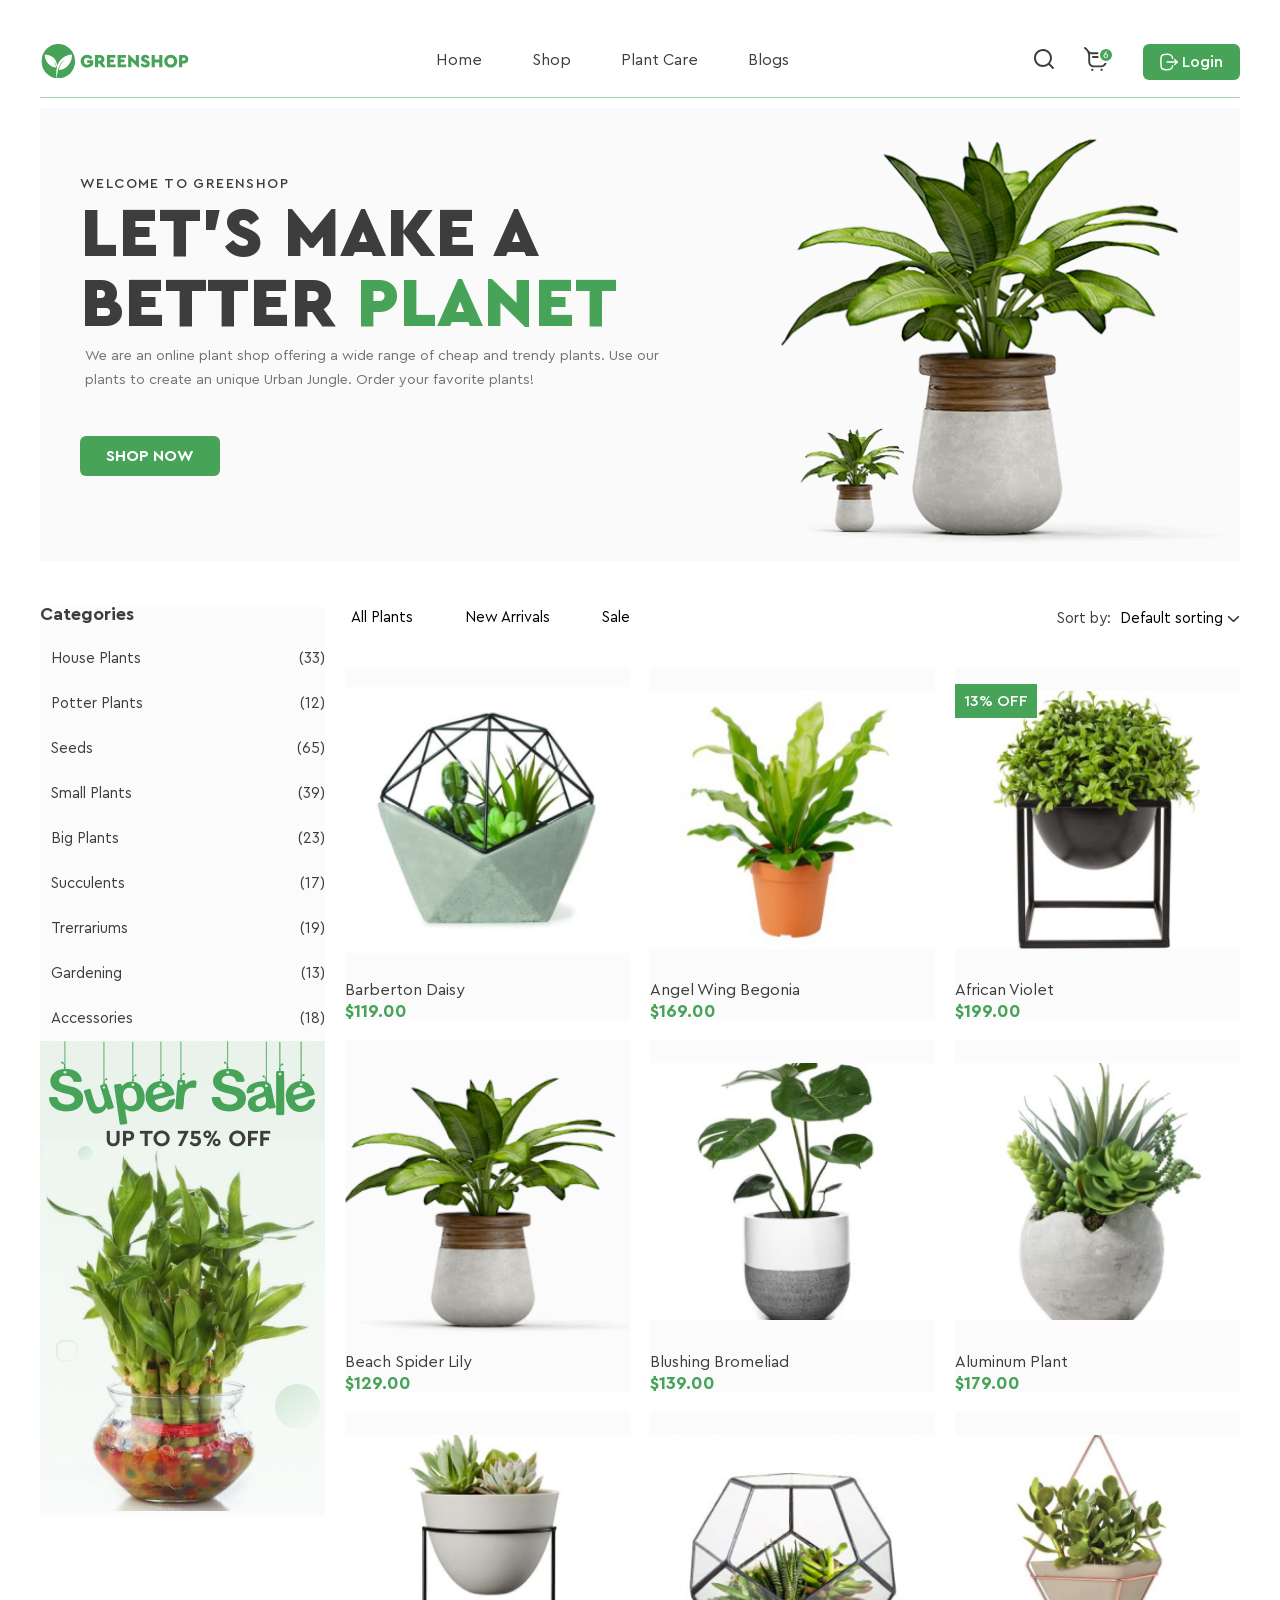
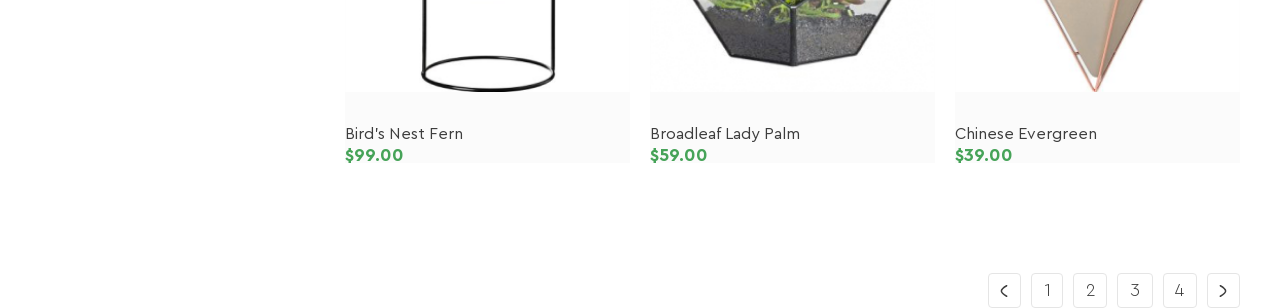
==== commit d59949a4: "hw 9.1: fixed bugs" ====
--- a/hw-site-greenshop/index.html
+++ b/hw-site-greenshop/index.html
@@ -5,8 +5,8 @@
     <title>Greenshop</title>
     <link rel="stylesheet" href="css/style.css">
 </head>
-<body class="body">
-    <header class="header wrapper">
+<body class="body wrapper">
+    <header class="header">
         <a hrf="#" class="logo">
             <img src="img/ic-logo.svg" alt="logo">
         </a>
@@ -43,11 +43,10 @@
                 <span>Login</span>
             </a>
         </div>
-
     </header>
 
 
-    <main class="main wrapper">
+    <main class="main">
         <section class="welcome">
             <div class="welcome-block">
                 <h1>Welcome to GreenShop</h1>
--- a/hw-site-greenshop/css/style.css
+++ b/hw-site-greenshop/css/style.css
@@ -55,6 +55,7 @@
     max-width: 1220px;
     min-width: 1000px;
     margin: 0 auto;
+    padding: 0 10px;
 }
 
 .header {
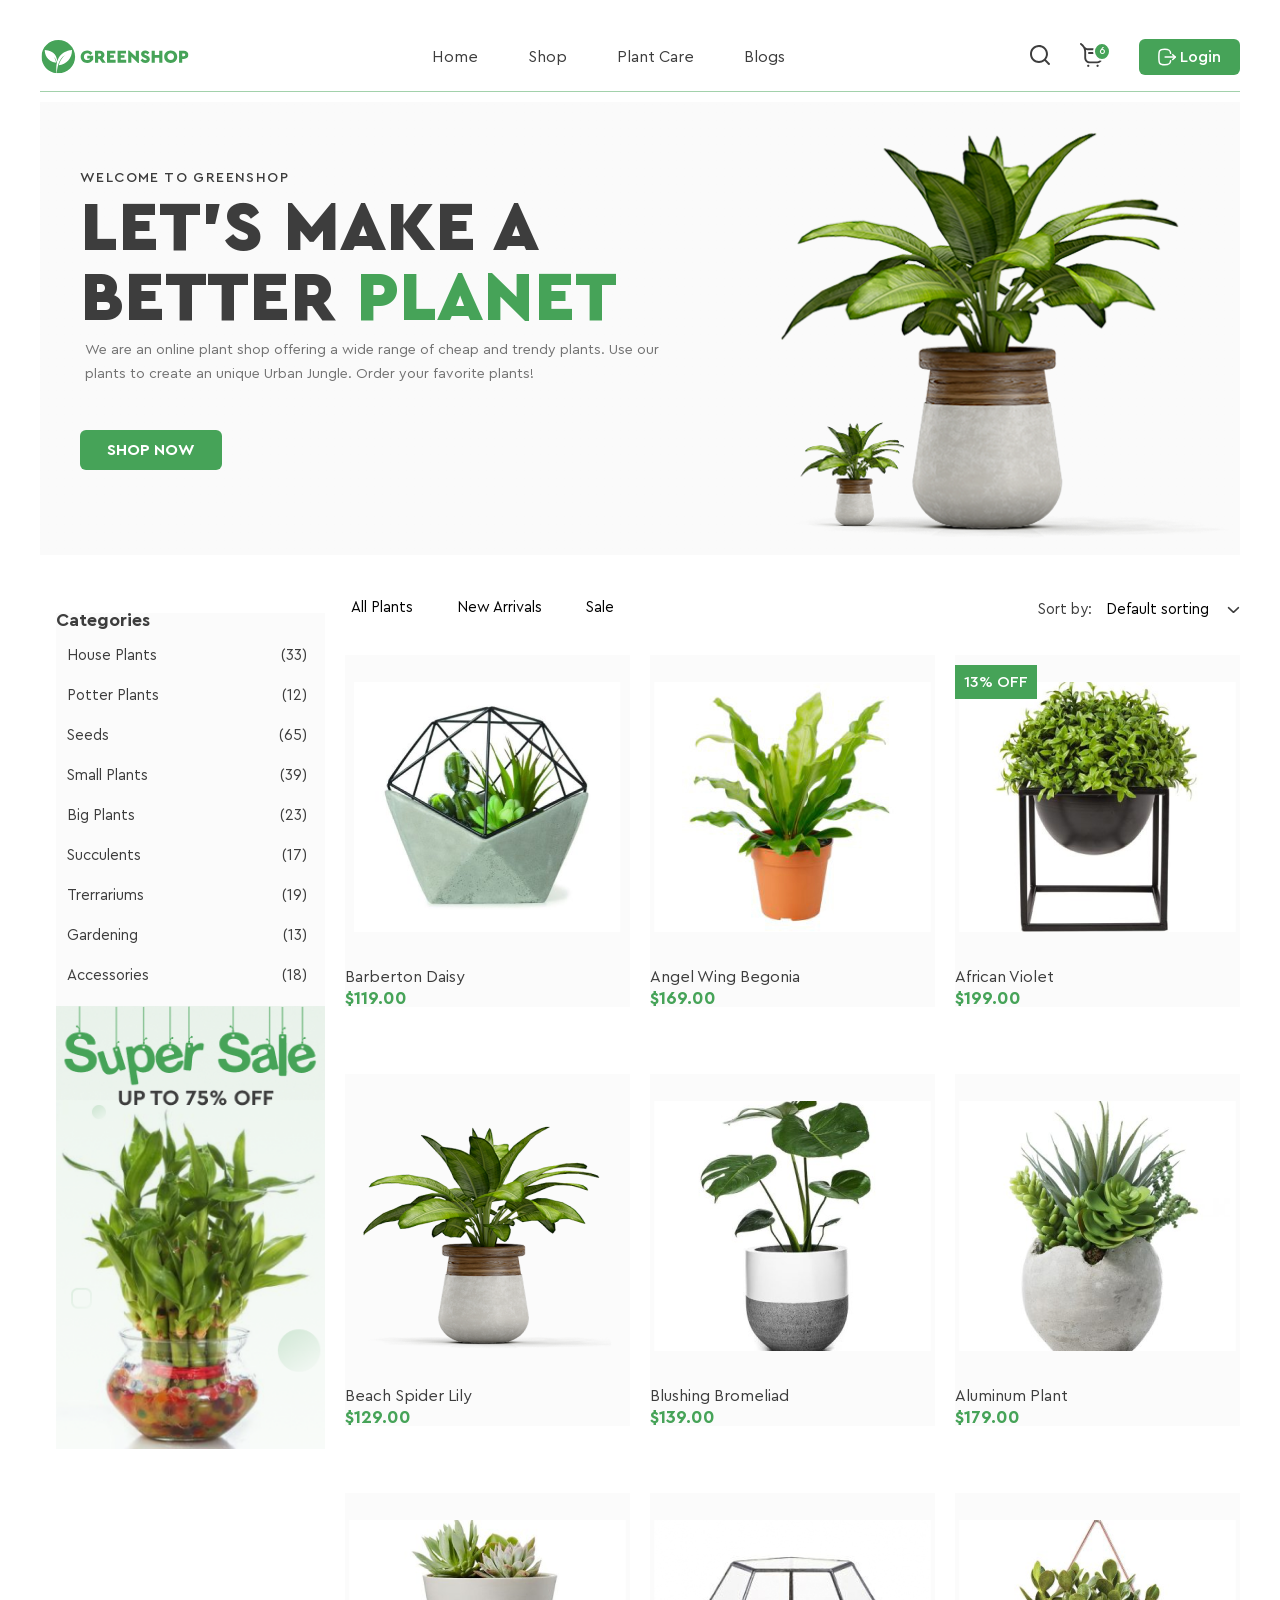
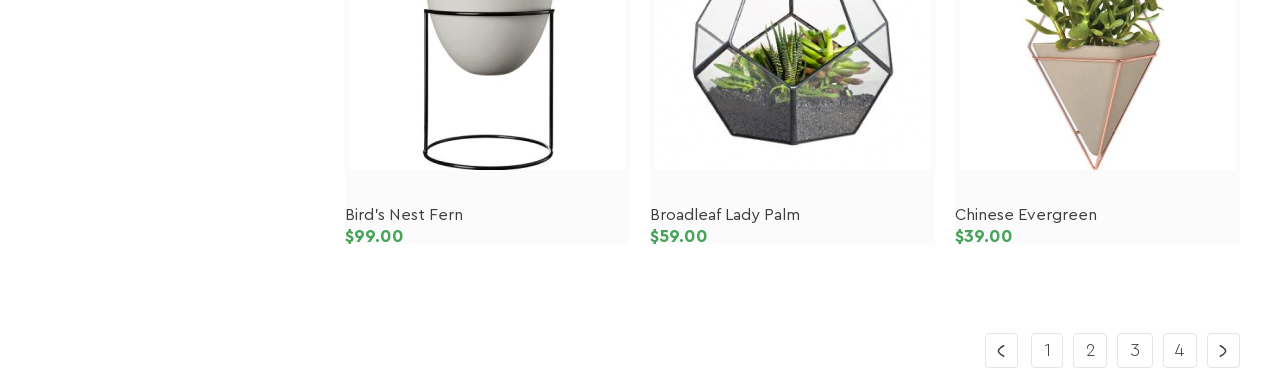
==== commit 0d50c634: "hw 10.1: add menu; perfectpixel" ====
--- a/hw-site-greenshop/index.html
+++ b/hw-site-greenshop/index.html
@@ -10,11 +10,32 @@
         <a hrf="#" class="logo">
             <img src="img/ic-logo.svg" alt="logo">
         </a>
-        <nav class="menu">
-            <a href="#">Home</a>
-            <a href="#">Shop</a>
-            <a href="#">Plant Care</a>
-            <a href="#">Blogs</a>
+        <nav class="nav">
+            <ul class="menu">
+                <li><a href="#">Home</a></li>
+                <li><a href="#">Shop</a></li>
+                <li><a href="#">Plant Care</a>
+                    <ul>
+                        <li><a href="#">Drainage</a></li>
+                        <li><a href="#">Fungicides</a></li>
+                        <li><a href="#">Fertilizer</a></li>
+                        <li><a href="#">Priming
+                            <svg class="arrow_open" width="7" height="10" viewBox="0 0 7 10" fill="none" xmlns="http://www.w3.org/2000/svg">
+                                <path d="M1.14228 0.945805C0.909014 0.730097 0.908201 0.379612 1.14046 0.162973C1.35161 -0.0339699 1.68269 -0.0524979 1.9164 0.107825L1.98337 0.161288L6.79132 4.60737C7.00401 4.80406 7.02336 5.11265 6.84935 5.32969L6.79135 5.39186L1.9834 9.83868C1.75016 10.0544 1.37278 10.0537 1.1405 9.83706C0.929333 9.64013 0.910782 9.33257 1.08439 9.1162L1.14224 9.05423L5.52584 4.99941L1.14228 0.945805Z" fill="#3D3D3D"/>
+                            </svg></a>
+                            <ul>
+                                <li><a href="#">Universal</a></li>
+                                <li><a href="#">For Ficus</a></li>
+                                <li><a href="#">For Cacti</a></li>
+                                <li><a href="#">For Citrus</a></li>
+                                <li><a href="#">For those in bloom</a></li>
+                                <li><a href="#">For Orchids</a></li>
+                            </ul>
+                        </li>
+                    </ul>
+                </li>
+                <li><a href="#">Blogs</a></li>
+            </ul>
         </nav>
         <div class="actions">
             <a href="#" class="loop">
@@ -26,10 +47,7 @@
                 <svg width="24" height="24" viewBox="0 0 24 24" fill="none" xmlns="http://www.w3.org/2000/svg">
                     <path d="M17.1567 20.25H9.89163C6.79003 20.25 4.26667 17.7267 4.26667 14.6251V8.85947C4.26667 5.9762 2.82958 3.30739 0.422521 1.72031C-0.00975775 1.43531 -0.129101 0.853876 0.155897 0.421598C0.440896 -0.0107278 1.02228 -0.130118 1.45465 0.154974C2.82874 1.06097 3.94351 2.2559 4.74067 3.63167C4.91293 3.82466 6.30202 5.29699 8.57919 5.29699H19.3748C22.3201 5.24191 24.6254 8.19769 23.8554 11.0406L22.6126 15.9939C21.9839 18.4998 19.7404 20.25 17.1567 20.25ZM5.90513 6.64234C6.06099 7.36238 6.14166 8.10483 6.14166 8.85947V14.6251C6.14166 16.6928 7.8239 18.375 9.89163 18.375H17.1567C18.8792 18.375 20.3748 17.2082 20.794 15.5376L22.0367 10.5844C22.4943 8.89509 21.1243 7.13931 19.3748 7.17198H8.57914C7.54926 7.17198 6.65283 6.94993 5.90513 6.64234ZM9.42289 22.8281C9.42289 22.1809 8.89822 21.6563 8.25102 21.6563C6.69609 21.7182 6.69745 23.9387 8.25102 24C8.89822 24 9.42289 23.4753 9.42289 22.8281ZM18.751 22.8281C18.751 22.1809 18.2263 21.6563 17.5791 21.6563C16.0242 21.7182 16.0255 23.9387 17.5791 24C18.2263 24 18.751 23.4753 18.751 22.8281ZM20.3123 9.98446C20.3123 9.46668 19.8925 9.04697 19.3748 9.04697H8.95414C7.71027 9.09647 7.71121 10.8729 8.95414 10.922H19.3748C19.8925 10.922 20.3123 10.5022 20.3123 9.98446Z" fill="#3D3D3D"/>
                 </svg>
-                <svg class="cart_numbers" width="16" height="16" viewBox="0 0 16 16" fill="none" xmlns="http://www.w3.org/2000/svg">
-                    <circle cx="8.00098" cy="8" r="7" fill="#46A358" stroke="white" stroke-width="2"/>
-                    <path opacity="0.88" d="M10.121 8.83C10.121 7.58 9.10098 6.62 7.95098 6.62C7.84098 6.62 7.75098 6.63 7.66098 6.65L9.25098 4.4H8.00098L6.35098 6.73C6.12098 7.06 5.95098 7.31 5.84098 7.49C5.73098 7.67 5.64098 7.87 5.56098 8.1C5.49098 8.32 5.45098 8.56 5.45098 8.82C5.42098 10.12 6.53098 11.13 7.78098 11.11C9.04098 11.11 10.121 10.12 10.121 8.83ZM9.07098 8.83C9.07098 9.2 8.94098 9.52 8.69098 9.77C8.44098 10.02 8.14098 10.14 7.78098 10.14C7.41098 10.14 7.11098 10.02 6.86098 9.77C6.61098 9.52 6.49098 9.2 6.49098 8.83C6.49098 8.46 6.61098 8.15 6.86098 7.9C7.11098 7.65 7.41098 7.52 7.78098 7.52C8.14098 7.52 8.44098 7.65 8.69098 7.9C8.94098 8.15 9.07098 8.46 9.07098 8.83Z" fill="white"/>
-                </svg>
+                <span  class="cart_numbers">6</span>
             </a>
             <a href="#" class="login">
                 <svg width="18" height="18" viewBox="0 0 18 18" fill="none" xmlns="http://www.w3.org/2000/svg">
--- a/hw-site-greenshop/css/style.css
+++ b/hw-site-greenshop/css/style.css
@@ -64,7 +64,7 @@
     line-height: normal;
     color: #3D3D3D;
     font-style: normal;
-    margin-top: 26px;
+    margin-top: 23px;
     display: flex;
     align-items: center;
     justify-content: space-between;
@@ -90,16 +90,32 @@
     position: relative;
 }
 
+.cart:hover path{
+    fill: #46A358;
+}
+
+.loop:hover path {
+    fill: #46A358;
+}
+
 .cart_numbers {
     position: absolute;
-    left: 14px;
+    top: -1px;
+    right: -7px;
+    background: #46A358;
+    border-radius: 50%;
+    border: 2px solid #FFFFFF;
+    padding: 1px 4px;
+    font-size: 10px;
+    font-weight: 400;
+    color: #FFFFFF;
 }
 
 .login {
     display: flex;
     justify-content: center;
     align-items: center;
-    padding: 8px 17px;
+    padding: 8px 19px;
     border-radius: 6px;
     background: #46A358;
     text-decoration: none;
@@ -112,25 +128,113 @@
     font-weight: 400;
 }
 
+.nav {
+    margin-left: -4px;
+}
+
 .menu {
     display: flex;
     justify-content: space-between;
     align-items: center;
-}
-
-.menu a {
-    display: flex;
-    justify-content: space-between;
+    padding: 0;
+}
+
+.menu li {
+    list-style: none;
+    position: relative;
+}
+
+
+.menu > li > a {
+    display: flex;
+    align-items: center;
     text-decoration: none;
     font-size: 16px;
     color: #3D3D3D;
     padding: 24px 25px;
-    border-bottom: 3px solid transparent;
-}
-
-.menu a:hover {
-    border-bottom: 3px solid #46A358;
-    font-weight: 600;
+    position: relative;
+}
+
+.menu > li > a::after {
+    content: "";
+    position: absolute;
+    bottom: 0;
+    left: 0;
+    right: 0;
+    margin: 0 auto;
+    width: 0;
+    height: 3px;
+    background-color: #46A358;
+}
+
+.menu > li:hover > a::after {
+    width: 60%;
+}
+
+.menu > li:hover > a {
+    font-weight: 600;
+}
+
+.menu ul a {
+    color: #3D3D3D;
+    font-family: 'Cera Pro', 'Tahoma', sans-serif;
+    font-size: 16px;
+    font-weight: 200;
+    text-decoration: none;
+    display: flex;
+    padding: 8px 14px;
+    justify-content: space-between;
+}
+
+.arrow_open {
+    margin: 7px 0;
+}
+
+.menu li:last-child:hover .arrow_open {
+    transform: rotate(180deg);
+}
+.menu li:last-child:hover .arrow_open path{
+    fill: #FFFFFF;
+}
+
+.menu ul li:hover > a {
+    color: #FFFFFF;
+    background: #1A712A;
+}
+
+.menu ul::before {
+    content: "";
+    width: 110%;
+    height: 110%;
+    position: absolute;
+    top: -15px;
+    right: 0;
+    background-color: transparent;
+    display: block;
+}
+
+.menu li ul {
+    display: none;
+    position: absolute;
+    left: 25px;
+    width: 188px;
+    padding-left: 0;
+    background: #EDF6EE;
+}
+
+.menu li:hover > ul {
+    display: block;
+}
+
+.menu ul {
+    margin-top: 12px;
+}
+
+.menu ul ul {
+    width: 178px;
+    position: absolute;
+    top: -120px;
+    left: 190px;
 }
 
 .welcome {
@@ -186,7 +290,7 @@
     font-family: 'Cera Pro', 'Tahoma', sans-serif;
     cursor: pointer;
     margin-top: 44px;
-    padding: 10px 26px;
+    padding: 10px 27px;
     border: none;
     border-radius: 6px;
     background: #46A358;
@@ -199,12 +303,12 @@
 
 .container {
     display: flex;
-    margin: 46px -10px 0;
+    margin: 42px -10px 0;
 }
 
 .content-left {
     width: 25%;
-    padding: 0 10px;
+    padding: 16px 10px 0 26px;
 }
 
 .content-right {
@@ -225,11 +329,11 @@
 .categories ul {
     list-style: none;
     margin: 0;
-    padding: 13px 0 0 11px;
+    padding: 17px 0 0 11px;
 }
 
 .categories li {
-    padding: 13px 0;
+    padding-bottom: 21px;
     font-size: 15px;
 }
 
@@ -238,11 +342,21 @@
     color: #3D3D3D;
     display: flex;
     justify-content: space-between;
+}
+
+.categories span {
+    padding-right: 18px;
 }
 
 .categories a:hover {
     color: #46A358;
     font-weight: 600;
+}
+
+.categories aside img {
+    width: 100%;
+    height: auto;
+    display: block;
 }
 
 .sorting {
@@ -253,7 +367,6 @@
     flex-wrap: nowrap;
     justify-content: space-between;
     padding: 0;
-
 }
 
 .filter {
@@ -266,7 +379,7 @@
 }
 
 .filter li {
-    padding-right: 40px;
+    padding-right: 32px;
 }
 
 .filter button {
@@ -277,6 +390,7 @@
     font-size: 15px;
     font-weight: 200;
     cursor: pointer;
+    padding-bottom: 4px;
 }
 
 .filter button:hover {
@@ -292,7 +406,7 @@
 }
 
 .text-sort {
-    padding-right: 9px;
+    padding-right: 14px;
 }
 
 .sorting-right .sort-button {
@@ -310,17 +424,18 @@
     width: 13px;
     height: 8px;
     flex-shrink: 0;
+    margin-left: 14px;
 }
 
 .list {
     display: flex;
     flex-wrap: wrap;
-    margin:38px -10px 0;
+    margin: 32px -10px 0;
 }
 
 .item {
     width: 33.333%;
-    padding: 0 10px 20px;
+    padding: 0 10px 67px;
 }
 
 .item-inset {
@@ -340,7 +455,6 @@
 }
 
 .img-responsive {
-    width: 100%;
     height: auto;
 }
 
@@ -373,7 +487,6 @@
     position: absolute;
     bottom: 7px;
     display: flex;
-    gap: 16px;
 }
 
 .item-icons {
@@ -403,14 +516,14 @@
     padding: 9px;
     background: #46A358;
     position: absolute;
-    top: 14px;
+    top: 8px;
     left: 0;
 }
 
 .paginator {
     display: flex;
     justify-content: flex-end;
-    margin-top: 90px;
+    margin-top: 22px;
 }
 
 .pages {
@@ -443,6 +556,7 @@
     padding: 0 11.6px;
     display: flex;
     align-items: center;
+    margin-right: 3px;
 }
 
 .previous:hover {
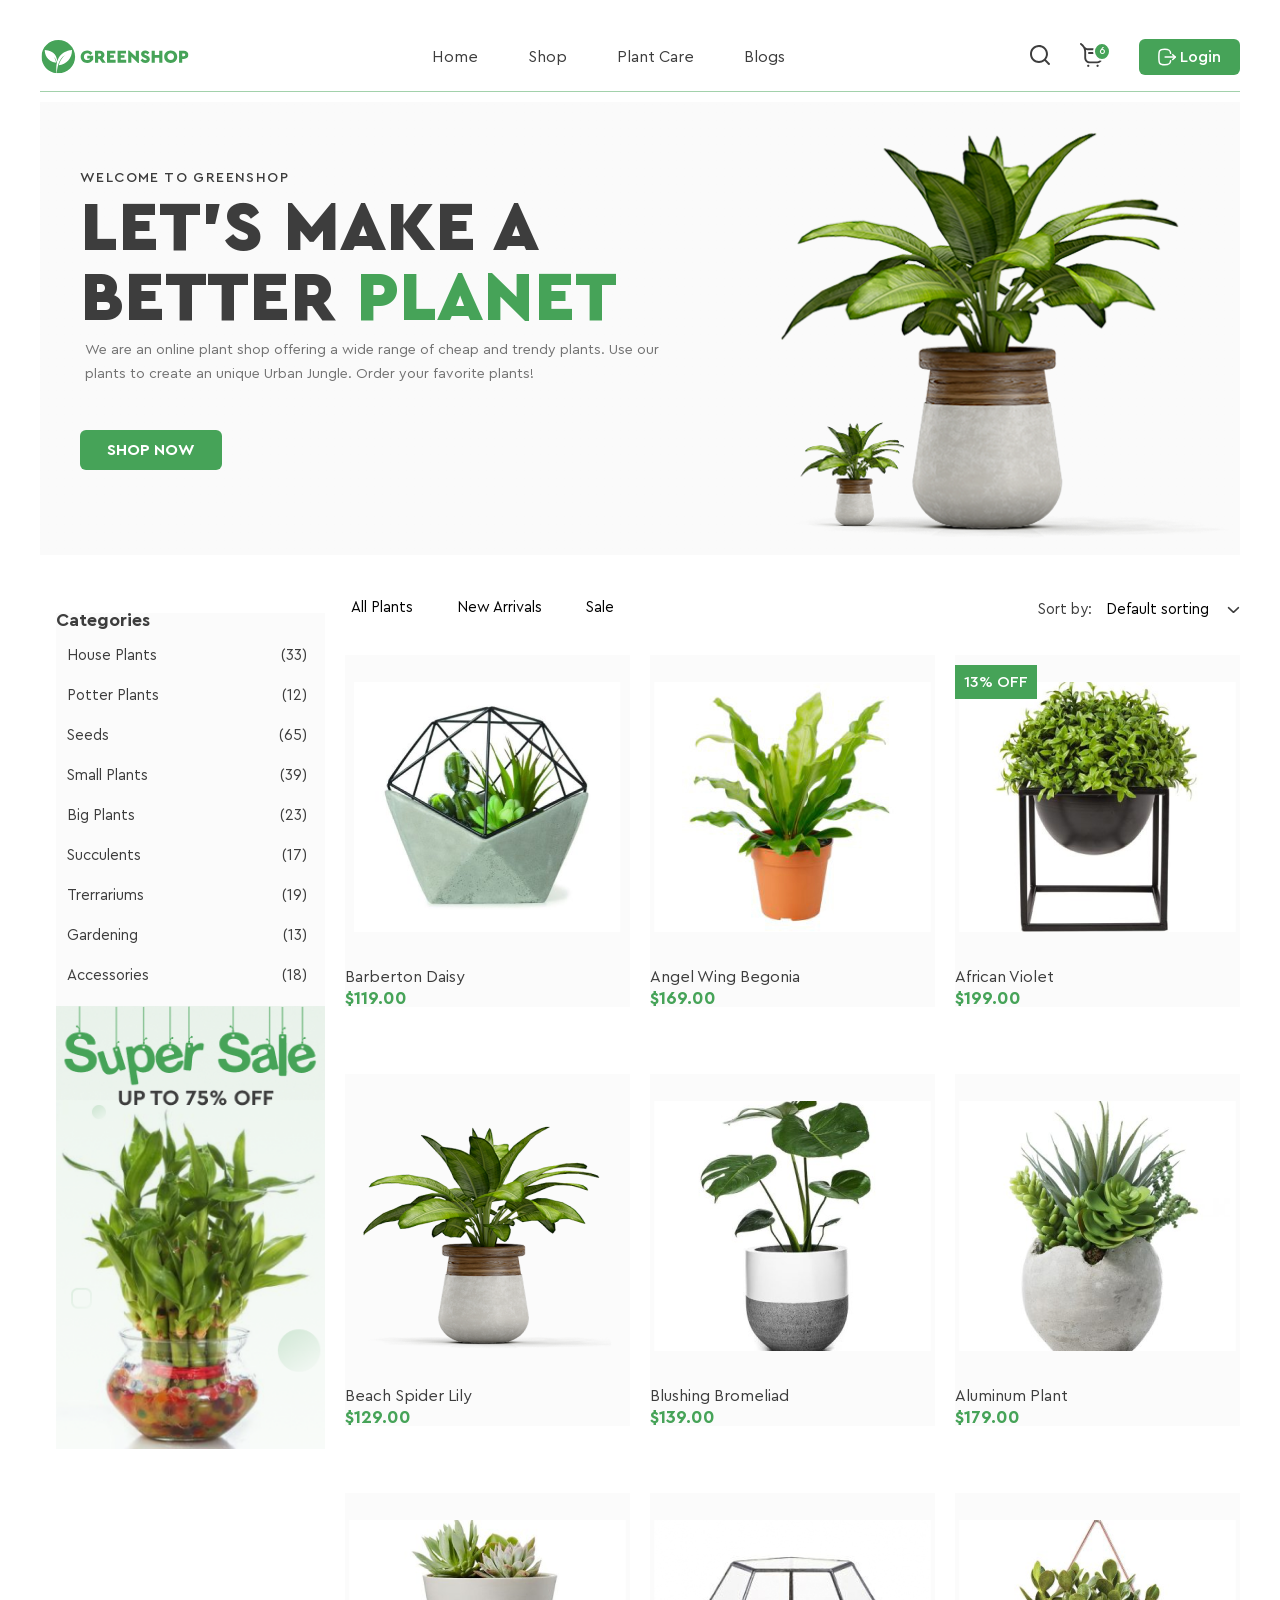
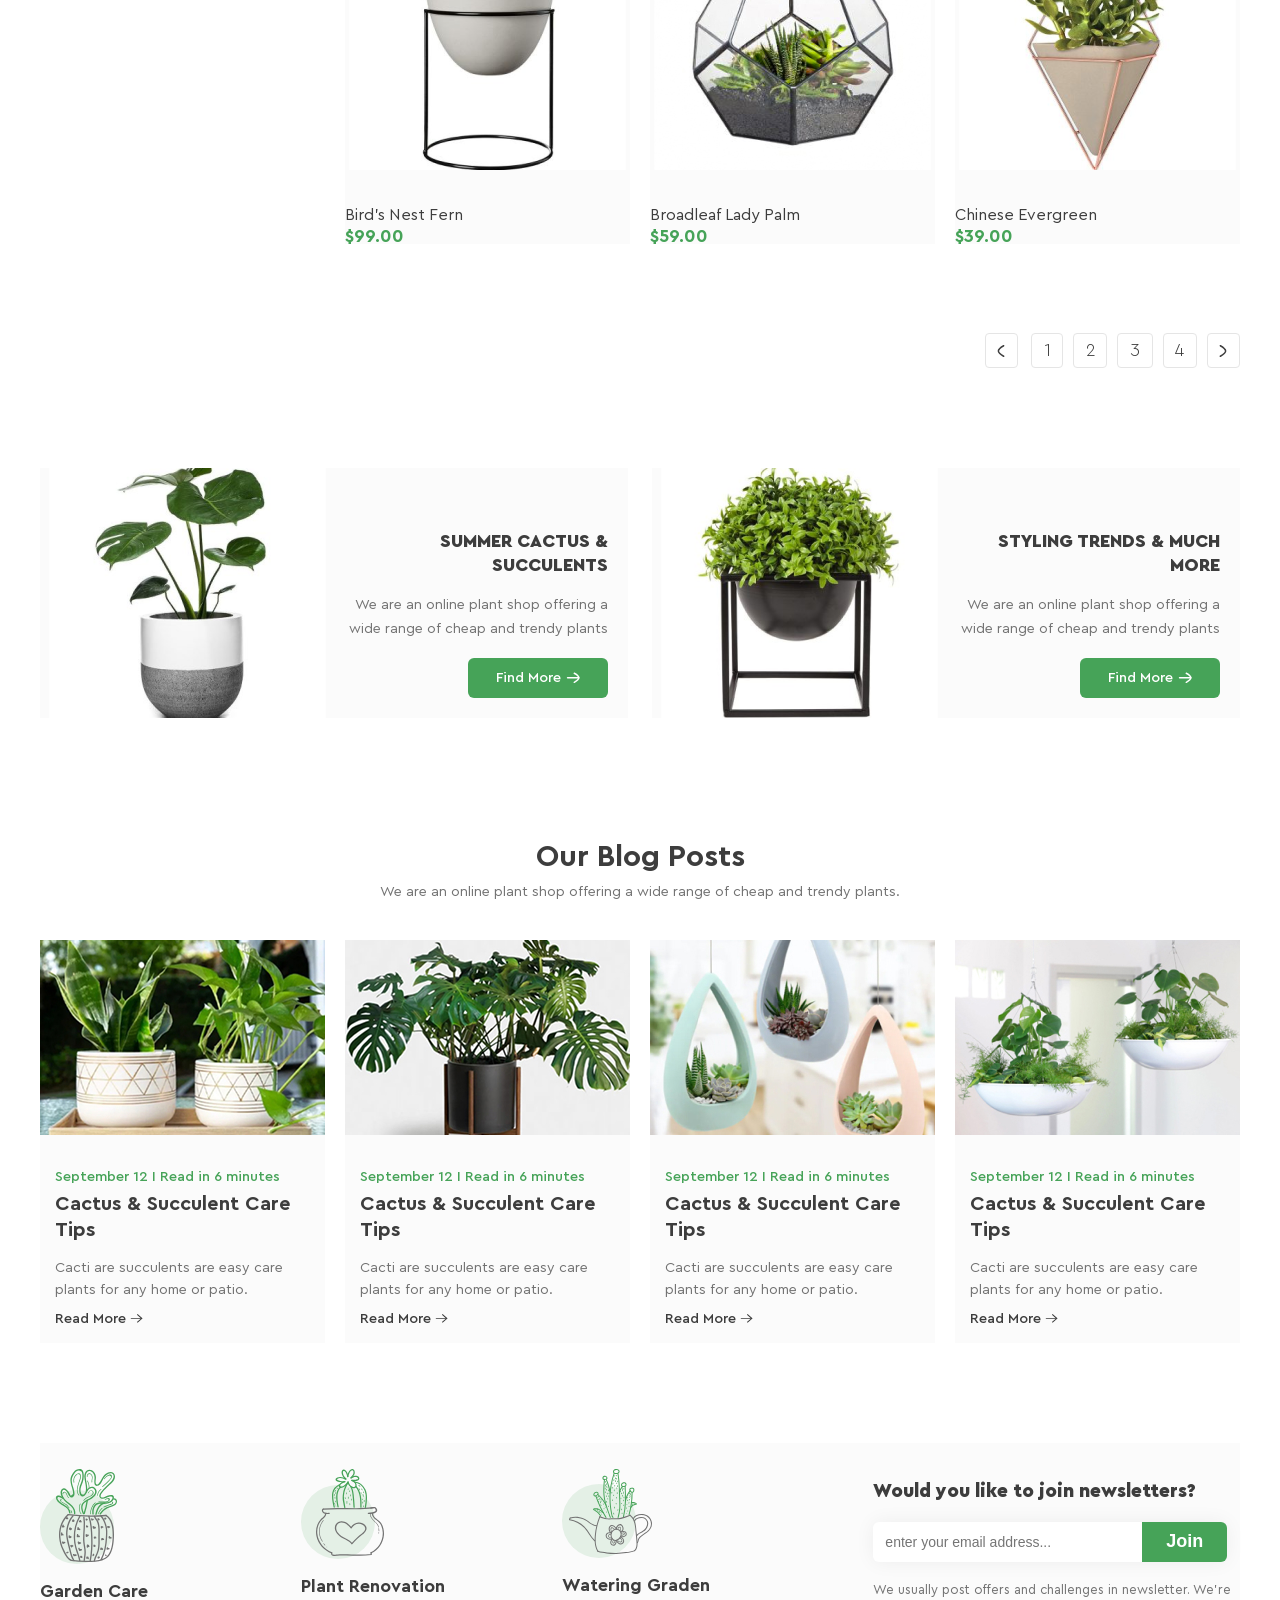
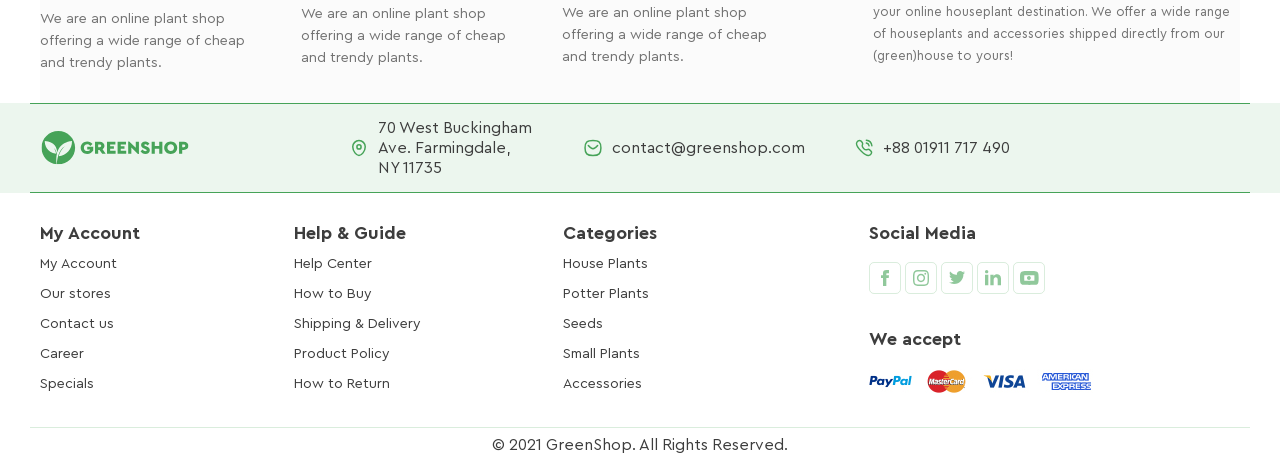
==== commit 5850f1c6: "hw11.1" ====
--- a/hw-site-greenshop/index.html
+++ b/hw-site-greenshop/index.html
@@ -5,7 +5,8 @@
     <title>Greenshop</title>
     <link rel="stylesheet" href="css/style.css">
 </head>
-<body class="body wrapper">
+<body class="body">
+<div class="wrapper">
     <header class="header">
         <a hrf="#" class="logo">
             <img src="img/ic-logo.svg" alt="logo">
@@ -503,6 +504,292 @@
                 </div>
             </div>
         </div>
+
+
+        <section class="container-more">
+            <div class="info-more-left">
+                <div class="info-more-image img-relative">
+                    <img class="img-responsive" src="img/img-pr-blushing.png" alt="Blushing Bromeliad">
+                </div>
+                <div class="info-more-text">
+                    <h3>Summer cactus & succulents</h3>
+                    <p>We are an online plant shop offering
+                        a wide range of cheap and trendy plants</p>
+                    <a href="#" class="btn-find-more">
+                        <span>Find More</span>
+                        <svg class="arrow-more" width="14" height="12" viewBox="0 0 14 12" fill="none" xmlns="http://www.w3.org/2000/svg">
+                            <path d="M12.8125 5.79419L1.5625 5.79419" stroke="white" stroke-width="1.5" stroke-linecap="round" stroke-linejoin="round"/>
+                            <path d="M8.2749 1.27587C8.2749 1.27587 12.8124 3.72162 12.8124 5.79312C12.8124 7.86612 8.2749 10.3126 8.2749 10.3126" stroke="white" stroke-width="1.5" stroke-linecap="round" stroke-linejoin="round"/>
+                        </svg>
+                    </a>
+                </div>
+            </div>
+
+            <div class="info-more-right">
+                <div class="info-more-image img-relative">
+                    <img class="img-responsive" src="img/img-pr-african.png" alt="African Violet">
+                </div>
+                <div class="info-more-text">
+                    <h3>Styling Trends & much more</h3>
+                    <p>We are an online plant shop offering
+                        a wide range of cheap and trendy plants</p>
+                    <a href="#" class="btn-find-more">
+                        <span>Find More</span>
+                        <svg class="arrow-more" width="14" height="12" viewBox="0 0 14 12" fill="none" xmlns="http://www.w3.org/2000/svg">
+                            <path d="M12.8125 5.79419L1.5625 5.79419" stroke="white" stroke-width="1.5" stroke-linecap="round" stroke-linejoin="round"/>
+                            <path d="M8.2749 1.27587C8.2749 1.27587 12.8124 3.72162 12.8124 5.79312C12.8124 7.86612 8.2749 10.3126 8.2749 10.3126" stroke="white" stroke-width="1.5" stroke-linecap="round" stroke-linejoin="round"/>
+                        </svg>
+                    </a>
+                </div>
+            </div>
+        </section>
+
+
+        <section class="blog">
+            <h2>Our Blog Posts</h2>
+            <p class="blog-description">We are an online plant
+                shop offering a wide range of cheap and trendy plants. </p>
+            <div class="blog-posts">
+                <article class="blog-post">
+                    <div class="blog-post-inset">
+                        <img src="img/img-blog-01.jpg">
+                        <div class="blog-post-text">
+                            <p class="date-post">September 12  I Read in 6 minutes</p>
+                            <h3>Cactus & Succulent
+                                Care Tips</h3>
+                            <p class="post-description">Cacti are succulents are
+                                easy care plants for any home or patio. </p>
+                            <a href="#" class="btn-read-more">
+                                <span>Read More</span>
+                                <svg width="13" height="9" viewBox="0 0 13 9" fill="none" xmlns="http://www.w3.org/2000/svg">
+                                    <path d="M0.711426 4.37751C0.711426 4.14172 0.909715 3.94685 1.16698 3.91601L1.2385 3.91175L11.78 3.91175C12.0711 3.91175 12.3071 4.12028 12.3071 4.37751C12.3071 4.6133 12.1088 4.80817 11.8515 4.83901L11.78 4.84326L1.2385 4.84326C0.947406 4.84326 0.711426 4.63474 0.711426 4.37751Z" fill="#3D3D3D"/>
+                                    <path d="M7.15665 0.966403C6.95037 0.784908 6.94965 0.49001 7.15504 0.30773C7.34176 0.142022 7.63454 0.126433 7.84121 0.261329L7.90044 0.306312L12.1522 4.04724C12.3403 4.21273 12.3574 4.47238 12.2035 4.655L12.1522 4.70731L7.90047 8.44886C7.69421 8.63037 7.36048 8.62976 7.15507 8.4475C6.96834 8.2818 6.95193 8.02302 7.10546 7.84097L7.15661 7.78882L11.0331 4.3771L7.15665 0.966403Z" fill="#3D3D3D"/>
+                                </svg>
+                            </a>
+                        </div>
+                    </div>
+                </article>
+
+                <article class="blog-post">
+                    <div class="blog-post-inset">
+                        <img src="img/img-blog-02.jpg">
+                        <div class="blog-post-text">
+                            <p class="date-post">September 12  I Read in 6 minutes</p>
+                            <h3>Cactus & Succulent
+                                Care Tips</h3>
+                            <p class="post-description">Cacti are succulents are
+                                easy care plants for any home or patio. </p>
+                            <a href="#" class="btn-read-more">
+                                <span>Read More</span>
+                                <svg width="13" height="9" viewBox="0 0 13 9" fill="none" xmlns="http://www.w3.org/2000/svg">
+                                    <path d="M0.711426 4.37751C0.711426 4.14172 0.909715 3.94685 1.16698 3.91601L1.2385 3.91175L11.78 3.91175C12.0711 3.91175 12.3071 4.12028 12.3071 4.37751C12.3071 4.6133 12.1088 4.80817 11.8515 4.83901L11.78 4.84326L1.2385 4.84326C0.947406 4.84326 0.711426 4.63474 0.711426 4.37751Z" fill="#3D3D3D"/>
+                                    <path d="M7.15665 0.966403C6.95037 0.784908 6.94965 0.49001 7.15504 0.30773C7.34176 0.142022 7.63454 0.126433 7.84121 0.261329L7.90044 0.306312L12.1522 4.04724C12.3403 4.21273 12.3574 4.47238 12.2035 4.655L12.1522 4.70731L7.90047 8.44886C7.69421 8.63037 7.36048 8.62976 7.15507 8.4475C6.96834 8.2818 6.95193 8.02302 7.10546 7.84097L7.15661 7.78882L11.0331 4.3771L7.15665 0.966403Z" fill="#3D3D3D"/>
+                                </svg>
+                            </a>
+                        </div>
+                    </div>
+                </article>
+
+                <article class="blog-post">
+                    <div class="blog-post-inset">
+                        <img src="img/img-blog-03.jpg">
+                        <div class="blog-post-text">
+                            <p class="date-post">September 12  I Read in 6 minutes</p>
+                            <h3>Cactus & Succulent
+                                Care Tips</h3>
+                            <p class="post-description">Cacti are succulents are
+                                easy care plants for any home or patio. </p>
+                            <a href="#" class="btn-read-more">
+                                <span>Read More</span>
+                                <svg width="13" height="9" viewBox="0 0 13 9" fill="none" xmlns="http://www.w3.org/2000/svg">
+                                    <path d="M0.711426 4.37751C0.711426 4.14172 0.909715 3.94685 1.16698 3.91601L1.2385 3.91175L11.78 3.91175C12.0711 3.91175 12.3071 4.12028 12.3071 4.37751C12.3071 4.6133 12.1088 4.80817 11.8515 4.83901L11.78 4.84326L1.2385 4.84326C0.947406 4.84326 0.711426 4.63474 0.711426 4.37751Z" fill="#3D3D3D"/>
+                                    <path d="M7.15665 0.966403C6.95037 0.784908 6.94965 0.49001 7.15504 0.30773C7.34176 0.142022 7.63454 0.126433 7.84121 0.261329L7.90044 0.306312L12.1522 4.04724C12.3403 4.21273 12.3574 4.47238 12.2035 4.655L12.1522 4.70731L7.90047 8.44886C7.69421 8.63037 7.36048 8.62976 7.15507 8.4475C6.96834 8.2818 6.95193 8.02302 7.10546 7.84097L7.15661 7.78882L11.0331 4.3771L7.15665 0.966403Z" fill="#3D3D3D"/>
+                                </svg>
+                            </a>
+                        </div>
+                    </div>
+                </article>
+
+                <article class="blog-post">
+                    <div class="blog-post-inset">
+                        <img src="img/img-blog-04.jpg">
+                        <div class="blog-post-text">
+                            <p class="date-post">September 12  I Read in 6 minutes</p>
+                            <h3>Cactus & Succulent
+                                Care Tips</h3>
+                            <p class="post-description">Cacti are succulents are
+                                easy care plants for any home or patio. </p>
+                            <a href="#" class="btn-read-more">
+                                <span>Read More</span>
+                                <svg width="13" height="9" viewBox="0 0 13 9" fill="none" xmlns="http://www.w3.org/2000/svg">
+                                    <path d="M0.711426 4.37751C0.711426 4.14172 0.909715 3.94685 1.16698 3.91601L1.2385 3.91175L11.78 3.91175C12.0711 3.91175 12.3071 4.12028 12.3071 4.37751C12.3071 4.6133 12.1088 4.80817 11.8515 4.83901L11.78 4.84326L1.2385 4.84326C0.947406 4.84326 0.711426 4.63474 0.711426 4.37751Z" fill="#3D3D3D"/>
+                                    <path d="M7.15665 0.966403C6.95037 0.784908 6.94965 0.49001 7.15504 0.30773C7.34176 0.142022 7.63454 0.126433 7.84121 0.261329L7.90044 0.306312L12.1522 4.04724C12.3403 4.21273 12.3574 4.47238 12.2035 4.655L12.1522 4.70731L7.90047 8.44886C7.69421 8.63037 7.36048 8.62976 7.15507 8.4475C6.96834 8.2818 6.95193 8.02302 7.10546 7.84097L7.15661 7.78882L11.0331 4.3771L7.15665 0.966403Z" fill="#3D3D3D"/>
+                                </svg>
+                            </a>
+                        </div>
+                    </div>
+                </article>
+            </div>
+        </section>
+
+
+        <section class="follow-news">
+            <div class="container-garden">
+                <article class="garden-article">
+                    <img src="img/ic-cactus-01.svg" alt="Garden Care">
+                    <a href="#" class="link-cactus">
+                        <h3>Garden Care</h3>
+                        <p>We are an online plant shop
+                            offering a wide range of cheap and trendy plants.</p>
+                    </a>
+                </article>
+
+                <article class="garden-article">
+                    <img src="img/ic-cactus-02.svg" alt="Plant Renovation">
+                    <a href="#" class="link-cactus">
+                        <h3>Plant Renovation</h3>
+                        <p>We are an online plant shop
+                            offering a wide range of cheap and trendy plants.</p>
+                    </a>
+                </article>
+
+                <article class="garden-article">
+                    <img src="img/ic-cactus-03.svg" alt="Watering Graden">
+                    <a href="#" class="link-cactus">
+                        <h3>Watering Graden</h3>
+                        <p>We are an online plant shop
+                            offering a wide range of cheap and trendy plants.</p>
+                    </a>
+                </article>
+            </div>
+
+            <div class="container-join">
+                <h3>Would you like to join newsletters?</h3>
+                <form class="email-form">
+                    <input type="email" placeholder="enter your email address..." />
+                    <button type="submit">Join</button>
+                </form>
+                <p class="newsletters-text">
+                    We usually post offers and challenges in newsletter. We’re your online houseplant
+                    destination. We offer a wide range of houseplants and accessories shipped directly
+                    from our (green)house to yours!
+                </p>
+            </div>
+        </section>
     </main>
+</div>
+
+
+
+    <footer>
+        <div class="container-contacts">
+            <div class="wrapper">
+                <div class="container-contacts-inset">
+                    <a hrf="#" class="logo">
+                        <img src="img/ic-logo.svg" alt="logo">
+                    </a>
+                    <a class="address-contacts">
+                        <svg class="icon-contacts" width="18" height="18" viewBox="0 0 14 18" fill="none" xmlns="http://www.w3.org/2000/svg">
+                            <path fill-rule="evenodd" clip-rule="evenodd" d="M9.09196 7.92543C9.09196 6.77437 8.15926 5.84167 7.0082 5.84167C5.85799 5.84167 4.92529 6.77437 4.92529 7.92543C4.92529 9.07564 5.85799 10.0083 7.0082 10.0083C8.15926 10.0083 9.09196 9.07564 9.09196 7.92543Z" stroke="#46A358" stroke-width="1.5" stroke-linecap="round" stroke-linejoin="round"/>
+                            <path fill-rule="evenodd" clip-rule="evenodd" d="M6.99959 16.5C4.58457 16.5 0.75 12.2989 0.75 7.8322C0.75 4.33539 3.54758 1.5 6.99959 1.5C10.4516 1.5 13.25 4.33539 13.25 7.8322C13.25 12.2989 9.41543 16.5 6.99959 16.5Z" stroke="#46A358" stroke-width="1.5" stroke-linecap="round" stroke-linejoin="round"/>
+                        </svg>
+                        <p class="text-contacts">
+                            70 West Buckingham Ave. Farmingdale, NY 11735
+                        </p>
+                    </a>
+                    <a class="email-contacts">
+                        <svg class="icon-contacts" width="18" height="18" viewBox="0 0 18 18" fill="none" xmlns="http://www.w3.org/2000/svg">
+                            <path d="M13.621 6.51587C13.621 6.51587 10.946 9.7264 8.98943 9.7264C7.03371 9.7264 4.32861 6.51587 4.32861 6.51587" stroke="#46A358" stroke-width="1.5" stroke-linecap="round" stroke-linejoin="round"/>
+                            <path fill-rule="evenodd" clip-rule="evenodd" d="M1.04346 8.97397C1.04346 3.27556 3.02758 1.37665 8.97997 1.37665C14.9323 1.37665 16.9165 3.27556 16.9165 8.97397C16.9165 14.6716 14.9323 16.5713 8.97997 16.5713C3.02758 16.5713 1.04346 14.6716 1.04346 8.97397Z" stroke="#46A358" stroke-width="1.5" stroke-linecap="round" stroke-linejoin="round"/>
+                        </svg>
+                        <p class="text-contacts">
+                            contact@greenshop.com
+                        </p>
+                    </a>
+                    <a class="phone-contacts">
+                        <svg class="icon-contacts" width="18" height="18" viewBox="0 0 19 19" fill="none" xmlns="http://www.w3.org/2000/svg">
+                            <path d="M11.9604 1.29175C15.0446 1.63425 17.4813 4.06758 17.8279 7.15175" stroke="#46A358" stroke-width="1.5" stroke-linecap="round" stroke-linejoin="round"/>
+                            <path d="M11.9604 4.24426C13.4363 4.53093 14.5896 5.6851 14.8771 7.16093" stroke="#46A358" stroke-width="1.5" stroke-linecap="round" stroke-linejoin="round"/>
+                            <path fill-rule="evenodd" clip-rule="evenodd" d="M6.41715 12.5825C0.668834 6.83352 1.48623 4.20096 2.0922 3.35263C2.17005 3.21552 4.08881 0.343233 6.14557 2.02839C11.2508 6.23288 4.78767 5.63843 9.07458 9.92607C13.3624 14.2128 12.767 7.74996 16.9717 12.8541C18.6569 14.9117 15.7845 16.8303 15.6483 16.9073C14.7999 17.5141 12.1664 18.3315 6.41715 12.5825Z" stroke="#46A358" stroke-width="1.5" stroke-linecap="round" stroke-linejoin="round"/>
+                        </svg>
+                        <p class="text-contacts">
+                            +88 01911 717 490
+                        </p>
+                    </a>
+                </div>
+            </div>
+        </div>
+
+        <div class="footer-links wrapper">
+            <div class="footer-links-container">
+                <div class="footer-links-container-block ">
+                    <h3>My Account</h3>
+                    <a class="footer-links-container-block-link" href="#">My Account</a>
+                    <a class="footer-links-container-block-link" href="#">Our stores</a>
+                    <a class="footer-links-container-block-link" href="#">Contact us</a>
+                    <a class="footer-links-container-block-link" href="#">Career</a>
+                    <a class="footer-links-container-block-link" href="#">Specials</a>
+                </div>
+                <div class="footer-links-container-block">
+                    <h3>Help & Guide</h3>
+                    <a class="footer-links-container-block-link" href="#">Help Center</a>
+                    <a class="footer-links-container-block-link" href="#">How to Buy</a>
+                    <a class="footer-links-container-block-link" href="#">Shipping & Delivery</a>
+                    <a class="footer-links-container-block-link" href="#">Product Policy</a>
+                    <a class="footer-links-container-block-link" href="#">How to Return</a>
+                </div>
+                <div class="footer-links-container-block">
+                    <h3>Categories</h3>
+                    <a class="footer-links-container-block-link" href="#">House Plants</a>
+                    <a class="footer-links-container-block-link" href="#">Potter Plants</a>
+                    <a class="footer-links-container-block-link" href="#">Seeds</a>
+                    <a class="footer-links-container-block-link" href="#">Small Plants</a>
+                    <a class="footer-links-container-block-link" href="#">Accessories</a>
+                </div>
+            </div>
+            <div class="footer-links-social">
+                <h3>Social Media</h3>
+                <div class="footer-links-social-icons">
+                    <a class="footer-links-social-icons-links">
+                        <svg width="32" height="32" viewBox="0 0 32 32" fill="none" xmlns="http://www.w3.org/2000/svg">
+                            <rect x="0.5" y="0.5" width="31" height="31" rx="4.5" stroke="#46A358" stroke-opacity="0.2"/>
+                            <path d="M14 13.3333H12V16H14V24H17.3333V16H19.7333L20 13.3333H17.3333V12.2C17.3333 11.6 17.4667 11.3333 18.0667 11.3333H20V8H17.4667C15.0667 8 14 9.06667 14 11.0667V13.3333Z" fill="#46A358" fill-opacity="0.6"/>
+                        </svg>
+                    </a>
+                    <a class="footer-links-social-icons-links">
+                        <svg width="32" height="32" viewBox="0 0 32 32" fill="none" xmlns="http://www.w3.org/2000/svg">
+                            <rect x="0.5" y="0.5" width="31" height="31" rx="4.5" stroke="#46A358" stroke-opacity="0.2"/>
+                            <path d="M16 9.46667C18.1333 9.46667 18.4 9.46667 19.2667 9.53333C21.4667 9.6 22.4667 10.6667 22.5333 12.8C22.6 13.6667 22.6 13.8667 22.6 16C22.6 18.1333 22.6 18.4 22.5333 19.2C22.4667 21.3333 21.4 22.4 19.2667 22.4667C18.4 22.5333 18.2 22.5333 16 22.5333C13.8667 22.5333 13.6 22.5333 12.8 22.4667C10.6 22.4 9.6 21.3333 9.53333 19.2C9.46667 18.3333 9.46667 18.1333 9.46667 16C9.46667 13.8667 9.46667 13.6 9.53333 12.8C9.6 10.6667 10.6667 9.6 12.8 9.53333C13.6 9.46667 13.8667 9.46667 16 9.46667ZM16 8C13.8 8 13.5333 8 12.7333 8.06667C9.8 8.2 8.2 9.8 8.06667 12.7333C8 13.5333 8 13.8 8 16C8 18.2 8 18.4667 8.06667 19.2667C8.2 22.2 9.8 23.8 12.7333 23.9333C13.5333 24 13.8 24 16 24C18.2 24 18.4667 24 19.2667 23.9333C22.2 23.8 23.8 22.2 23.9333 19.2667C24 18.4667 24 18.2 24 16C24 13.8 24 13.5333 23.9333 12.7333C23.8 9.8 22.2 8.2 19.2667 8.06667C18.4667 8 18.2 8 16 8ZM16 11.8667C13.7333 11.8667 11.8667 13.7333 11.8667 16C11.8667 18.2667 13.7333 20.1333 16 20.1333C18.2667 20.1333 20.1333 18.2667 20.1333 16C20.1333 13.7333 18.2667 11.8667 16 11.8667ZM16 18.6667C14.5333 18.6667 13.3333 17.4667 13.3333 16C13.3333 14.5333 14.5333 13.3333 16 13.3333C17.4667 13.3333 18.6667 14.5333 18.6667 16C18.6667 17.4667 17.4667 18.6667 16 18.6667ZM20.2667 10.8C19.7333 10.8 19.3333 11.2 19.3333 11.7333C19.3333 12.2667 19.7333 12.6667 20.2667 12.6667C20.8 12.6667 21.2 12.2667 21.2 11.7333C21.2 11.2 20.8 10.8 20.2667 10.8Z" fill="#46A358" fill-opacity="0.6"/>
+                        </svg>
+                    </a>
+                    <a class="footer-links-social-icons-links">
+                        <svg width="32" height="32" viewBox="0 0 32 32" fill="none" xmlns="http://www.w3.org/2000/svg">
+                            <rect x="0.5" y="0.5" width="31" height="31" rx="4.5" stroke="#46A358" stroke-opacity="0.2"/>
+                            <path d="M13.0319 22.0036C19.0699 22.0036 22.3718 17.0012 22.3718 12.6636C22.3718 12.5214 22.3689 12.38 22.3624 12.2392C23.0033 11.7759 23.5605 11.1976 24 10.5395C23.4118 10.8008 22.7789 10.9768 22.1149 11.0562C22.7926 10.6498 23.313 10.0067 23.5585 9.24021C22.9241 9.61636 22.2217 9.88969 21.4742 10.0371C20.8749 9.39908 20.0218 9 19.0779 9C17.2648 9 15.7946 10.4702 15.7946 12.2823C15.7946 12.54 15.8236 12.7904 15.8796 13.0308C13.1516 12.8938 10.7324 11.5874 9.11352 9.60125C8.83127 10.0862 8.66877 10.65 8.66877 11.2511C8.66877 12.3899 9.24837 13.3953 10.1297 13.9836C9.59121 13.9671 9.08531 13.8189 8.64293 13.5729C8.6422 13.5866 8.6422 13.6004 8.6422 13.6148C8.6422 15.2047 9.77392 16.532 11.2758 16.8329C11.0001 16.908 10.71 16.9484 10.4105 16.9484C10.199 16.9484 9.99338 16.9273 9.79339 16.8893C10.2112 18.1933 11.4232 19.1425 12.8601 19.1693C11.7364 20.0499 10.3209 20.5745 8.78305 20.5745C8.51827 20.5745 8.25695 20.5594 8 20.529C9.45273 21.46 11.1777 22.0036 13.0319 22.0036Z" fill="#46A358" fill-opacity="0.6"/>
+                        </svg>
+                    </a>
+                   <a class="footer-links-social-icons-links">
+                       <svg width="32" height="32" viewBox="0 0 32 32" fill="none" xmlns="http://www.w3.org/2000/svg">
+                           <rect x="0.5" y="0.5" width="31" height="31" rx="4.5" stroke="#46A358" stroke-opacity="0.2"/>
+                           <path d="M11.3333 9.66667C11.3333 10.6 10.6 11.3333 9.66667 11.3333C8.73333 11.3333 8 10.6 8 9.66667C8 8.73333 8.73333 8 9.66667 8C10.6 8 11.3333 8.73333 11.3333 9.66667ZM11.3333 12.6667H8V23.3333H11.3333V12.6667ZM16.6667 12.6667H13.3333V23.3333H16.6667V17.7333C16.6667 14.6 20.6667 14.3333 20.6667 17.7333V23.3333H24V16.6C24 11.3333 18.0667 11.5333 16.6667 14.1333V12.6667Z" fill="#46A358" fill-opacity="0.6"/>
+                       </svg>
+                   </a>
+                    <a class="footer-links-social-icons-links">
+                        <svg width="32" height="32" viewBox="0 0 32 32" fill="none" xmlns="http://www.w3.org/2000/svg">
+                            <rect x="0.5" y="0.5" width="31" height="31" rx="4.5" stroke="#46A358" stroke-opacity="0.2"/>
+                            <path fill-rule="evenodd" clip-rule="evenodd" d="M22.1653 13.4299L22.168 13.4306C22.168 13.4306 22.1676 13.4305 22.1667 13.4303C22.1663 13.4302 22.1658 13.4301 22.1653 13.4299ZM11.3244 13.3569C13.9176 13.1957 18.7483 13.1957 21.3415 13.3569L21.3422 13.3644C21.4047 13.9972 21.4299 14.8414 21.4299 16.0192C21.4299 17.1824 21.4053 18.0269 21.3441 18.665C18.6962 18.7703 13.9713 18.7703 11.3228 18.665C11.261 18.0332 11.236 17.1914 11.236 16.0192C11.236 14.8414 11.2612 13.9972 11.3237 13.3644L11.3244 13.3569ZM22.2422 18.6111C22.2422 18.6111 22.2405 18.6115 22.237 18.6122L22.2422 18.6111ZM10.4979 18.6077L10.5006 18.6084C10.4988 18.6079 10.4979 18.6077 10.4979 18.6077ZM7 16.0192C7 20.8412 7.38887 22.63 10.4221 22.8633C13.222 23.0189 19.4439 23.0189 22.2438 22.8633C25.277 22.7078 25.6659 20.8412 25.6659 16.0192C25.6659 11.1971 25.277 9.40832 22.2438 9.17499C19.4439 8.94167 13.222 8.94167 10.4221 9.17499C7.38887 9.40832 7 11.1971 7 16.0192ZM10.4979 13.4306C10.4979 13.4306 10.4988 13.4304 10.5007 13.4299L10.4979 13.4306ZM16.7823 17.7389C15.5039 18.3781 13.9997 17.4484 13.9997 16.0192C13.9997 14.5899 15.5039 13.6602 16.7823 14.2994C18.1994 15.008 18.1994 17.0303 16.7823 17.7389Z" fill="#46A358" fill-opacity="0.6"/>
+                        </svg>
+                    </a>
+                </div>
+                <h3>We accept</h3>
+                <img class="payments" src="img/payments.png">
+            </div>
+        </div>
+        <div class="container-copyrights">
+            <p class="copyrights">
+                © 2021 GreenShop. All Rights Reserved.
+            </p>
+        </div>
+    </footer>
 </body>
 </html>
--- a/hw-site-greenshop/css/style.css
+++ b/hw-site-greenshop/css/style.css
@@ -253,7 +253,7 @@
     padding: 68px 40px 85px;
 }
 
-h1 {
+.welcome-block h1 {
     font-size: 14px;
     font-weight: 400;
     line-height: 16px;
@@ -589,4 +589,395 @@
 
 .next:hover path{
     stroke: #FFFFFF;
+}
+
+
+
+.container-more {
+    display: flex;
+    justify-content: space-between;
+    flex-wrap: wrap;
+    gap: 24px;
+    margin-top: 100px;
+}
+
+.info-more-left,
+.info-more-right {
+    display: flex;
+    background: #FBFBFB;
+    width: 49%;
+}
+
+.info-more-image {
+    width: 50%;
+}
+
+.info-more-text {
+    width: 50%;
+    display: flex;
+    flex-wrap: wrap;
+    justify-content: flex-end;
+    padding: 62px 20px 20px 0;
+}
+
+.info-more-text h3 {
+    text-align: right;
+    font-size: 18px;
+    font-weight: 800;
+    line-height:  133.333%;
+    text-transform: uppercase;
+}
+
+.info-more-text p {
+    color: #727272;
+    text-align: right;
+    font-size: 14px;
+    font-weight: 200;
+    line-height: 171.429%;
+}
+
+.btn-find-more {
+    border-radius: 6px;
+    background: #46A358;
+    text-decoration: none;
+    color: #fff;
+    display: flex;
+    justify-content: center;
+    align-items: center;
+    padding: 2px 28px;
+}
+
+.btn-find-more span {
+    font-size: 14px;
+    font-weight: 400;
+    line-height: 142.857%;
+    padding-right: 5px;
+}
+
+
+.blog {
+    display: flex;
+    align-items: center;
+    flex-direction: column;
+    margin-top: 132px;
+}
+
+.blog h2 {
+    font-size: 30px;
+    font-weight: 600;
+    line-height: 53.333%;
+}
+
+.blog p {
+    color: #727272;
+    font-size: 14px;
+    font-weight: 200;
+    line-height: 171.429%;
+    margin-top: 15px;
+}
+
+.blog-posts {
+    display: flex;
+    justify-content: space-between;
+    margin-top: 35px;
+    gap: 20px;
+}
+
+.blog-post {
+    width: 25%;
+}
+
+.blog-post-inset {
+    background: #FBFBFB;
+}
+
+.blog-post-text {
+    padding: 15px;
+}
+
+.blog-post-text p {
+    line-height: 157.143%;
+    padding-bottom: 6px;
+}
+
+.blog-post-text .date-post {
+    color: #46A358;
+    font-weight: 400;
+    line-height: 114.286%;
+    padding-bottom: 5px;
+}
+
+.blog-post-text h3 {
+    font-size: 20px;
+    font-weight: 600;
+    line-height: 130%;
+}
+
+.btn-read-more span {
+    font-size: 14px;
+    font-weight: 400;
+    line-height: 114.286%;
+    color: #3D3D3D;
+}
+
+.btn-read-more {
+    text-decoration: none;
+}
+
+
+
+.follow-news {
+    background: #FBFBFB;
+    margin-top: 100px;
+    display: flex;
+    justify-content: space-between;
+}
+
+.container-garden {
+    display: flex;
+    gap: 50px;
+    margin-right: 100px;
+    width: 66.666%;
+    padding-top: 26px;
+    padding-bottom: 28px;
+}
+
+.container-join {
+    width: 33.333%;
+    margin-top: 37px;
+}
+
+.link-cactus {
+    text-decoration: none;
+}
+
+.garden-article h3 {
+    color: #3D3D3D;
+    font-size: 17px;
+    font-weight: 600;
+    line-height: 94.118%;
+    margin-top: 15px;
+}
+
+.garden-article p {
+    color: #727272;
+    font-size: 14px;
+    font-weight: 200;
+    line-height: 157.143%;
+    margin-top: 9px;
+}
+
+.container-garden h3 {
+    font-size: 18px;
+    font-weight: 600;
+    line-height: 88.889%;
+}
+
+.newsletters-text {
+    color: #727272;
+    font-size: 13px;
+    font-weight: 200;
+    line-height: 169.231%;
+    margin-top: 17px;
+}
+
+.email-newsletter {
+    margin-top: 18px;
+}
+
+
+.email-input input {
+    border: none;
+    background: none;
+}
+
+.email-newsletter h3 {
+    border-radius: 6px;
+    background: #FFF;
+    box-shadow: 0px 0px 20px 0px rgba(0, 0, 0, 0.06);
+    width: 354px;
+    height: 40px;
+    flex-shrink: 0;
+}
+
+.newsletters-text {
+    color: #727272;
+    font-size: 13px;
+    font-weight: 200;
+    line-height: 169.231%;
+    margin-top: 17px;
+}
+
+.email-form {
+    display: flex;
+    width: 354px;
+    height: 40px;
+    border-radius: 6px;
+    background: #FFF;
+    box-shadow: 0px 0px 20px rgba(0, 0, 0, 0.06);
+    margin-top: 18px;
+}
+
+.email-form input {
+    border: none;
+    background: none;
+    padding: 0 12px;
+    font-size: 14px;
+    flex: 1;
+}
+
+.email-form button {
+    background: #46A358;
+    border: none;
+    color: #FFF;
+    font-size: 18px;
+    font-weight: 600;
+    line-height: 88.889%;
+    border-radius: 0px 6px 6px 0px;
+    width: 85px;
+    height: 40px;
+    cursor: pointer;
+}
+
+
+
+.container-contacts {
+    background: rgba(70, 163, 88, 0.10);
+}
+
+.container-contacts-inset {
+    height: 88px;
+    display: flex;
+    align-items: center;
+    margin-right: 230px;
+    gap: 50px;
+}
+
+.container-contacts .wrapper {
+    border-top: solid 1px #46A358;
+    border-bottom: 1px solid #46A358;
+}
+
+.container-contacts-inset a {
+    display: flex;
+    cursor: pointer;
+    align-items: center;
+    text-decoration: none;
+}
+
+.container-contacts-inset .logo {
+    margin-right: 110px;
+}
+
+.container-contacts-article {
+    padding-right: 50px;
+}
+
+.text-contact {
+    color: #3D3D3D;
+    font-size: 14px;
+    font-weight: 200;
+    line-height: 157.143%;
+}
+
+.phone-contacts .text-contacts {
+    white-space: nowrap;
+}
+
+.icon-contacts {
+    margin-right: 10px;
+    flex-shrink: 0;
+}
+
+
+.footer-links {
+    display: flex;
+    padding-top: 33px;
+    padding-bottom: 27px;
+    border-bottom: 1px solid rgba(70, 163, 88, 0.20);
+}
+
+.footer-links-container {
+    display: flex;
+    white-space: nowrap;
+}
+
+.footer-links-container-block {
+
+}
+
+.footer-links-container-block:nth-child(1) {
+    margin-right: 154px;
+}
+
+.footer-links-container-block:nth-child(2) {
+    margin-right: 142px;
+}
+
+.footer-links-container-block:nth-child(3) {
+    margin-right: 212px;
+}
+
+
+.footer-links-container-block-link {
+    text-decoration: none;
+    display: block;
+    color: #3D3D3D;
+    font-size: 14px;
+    font-weight: 200;
+    line-height: 214.286%;
+}
+
+.footer-links-container-block-link:hover {
+    color: #46A358;
+    transition: color 0.3s;
+}
+
+.footer-links-social {
+    width: 33.333%;
+}
+
+.footer-links h3 {
+    font-size: 18px;
+    font-weight: 600;
+    line-height: 88.889%;
+    margin-bottom: 8px;
+}
+
+
+.footer-links-social-icons {
+    margin-top: 20px;
+    margin-bottom: 33px;
+}
+
+.footer-links-social-icons-links {
+    cursor: pointer;
+}
+
+.footer-links-social-icons a:hover path {
+    fill-opacity: 1;
+    transition: fill-opacity 0.3s;
+}
+
+.footer-links-social-icons a:hover rect {
+    stroke-opacity: 1;
+    transition: stroke-opacity 0.3s;
+}
+
+.payments {
+    margin-top: 13px;
+}
+
+.container-copyrights {
+    display: flex;
+    flex-direction: column;
+    align-items: center;
+    margin-top: 7px;
+    margin-bottom: 10px;
+}
+
+.copyright {
+    font-size: 14px;
+    font-weight: 200;
+    line-height: 214.286%;
 }
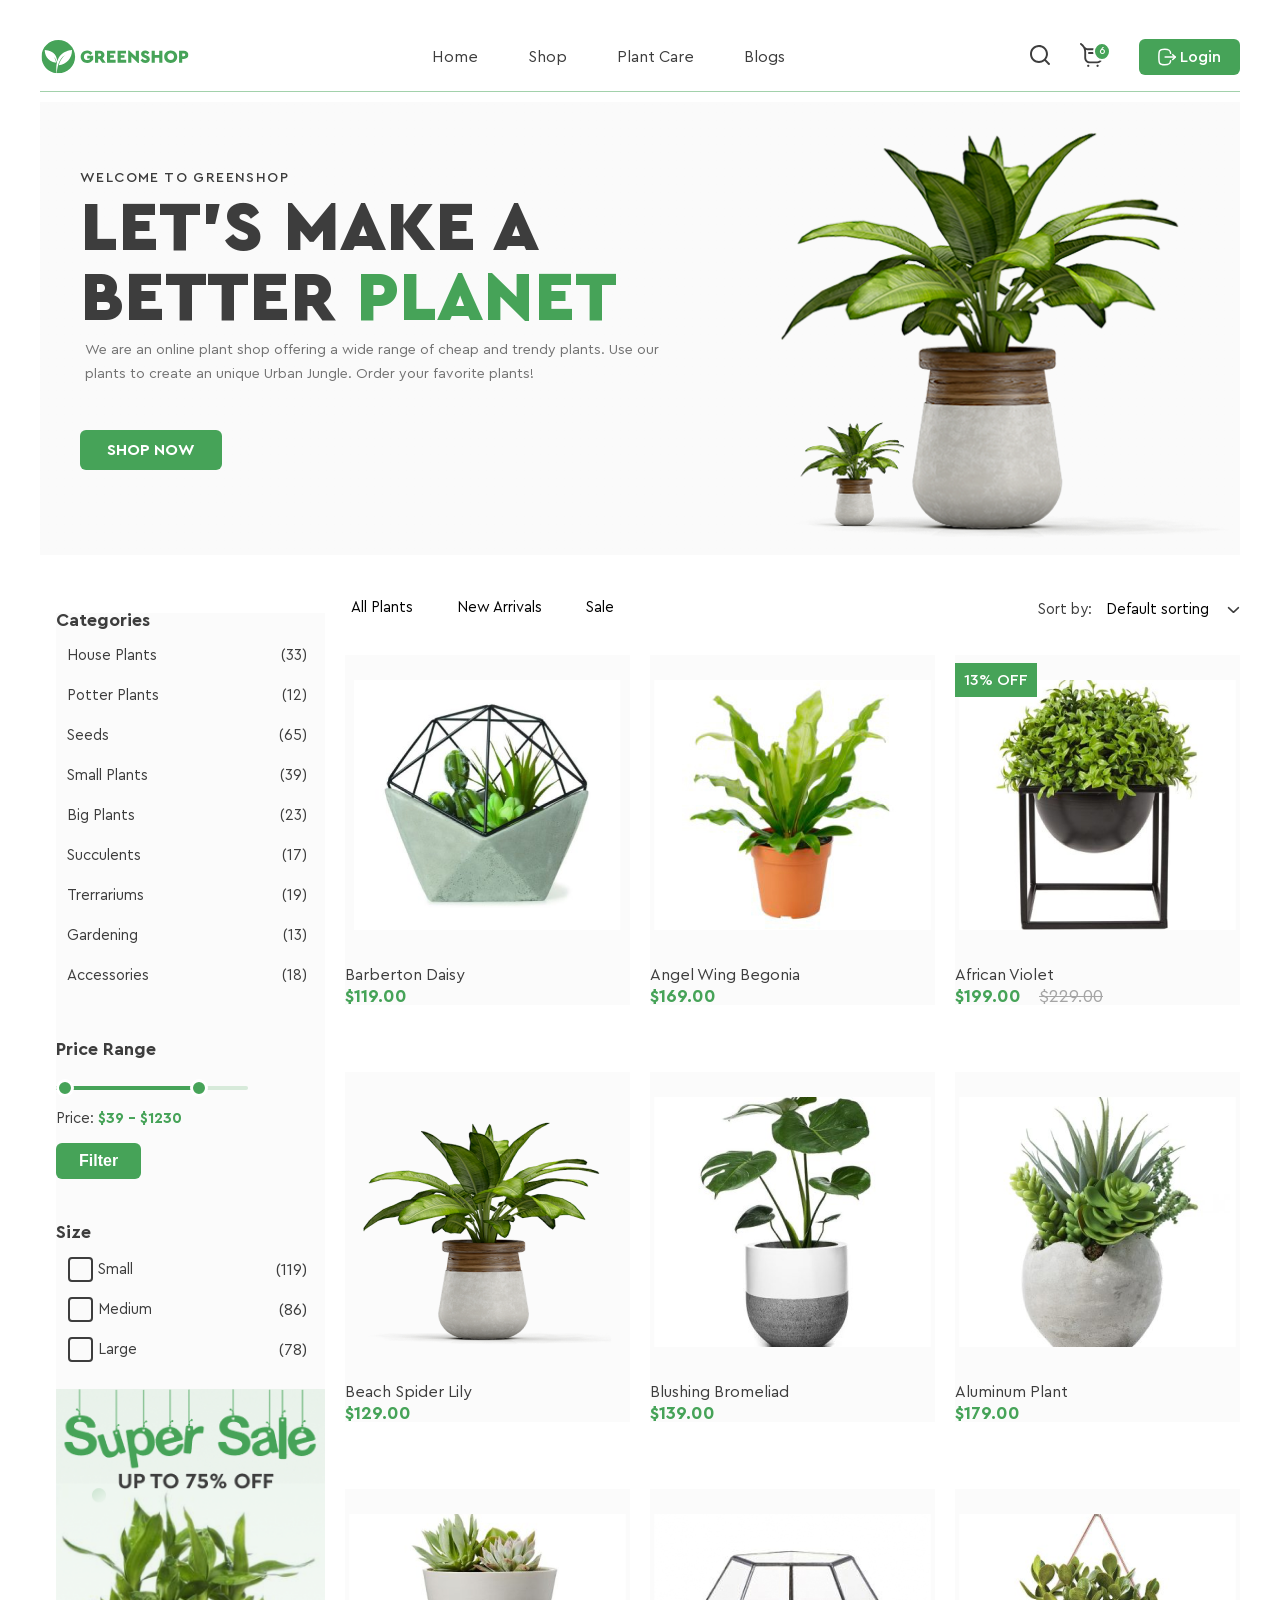
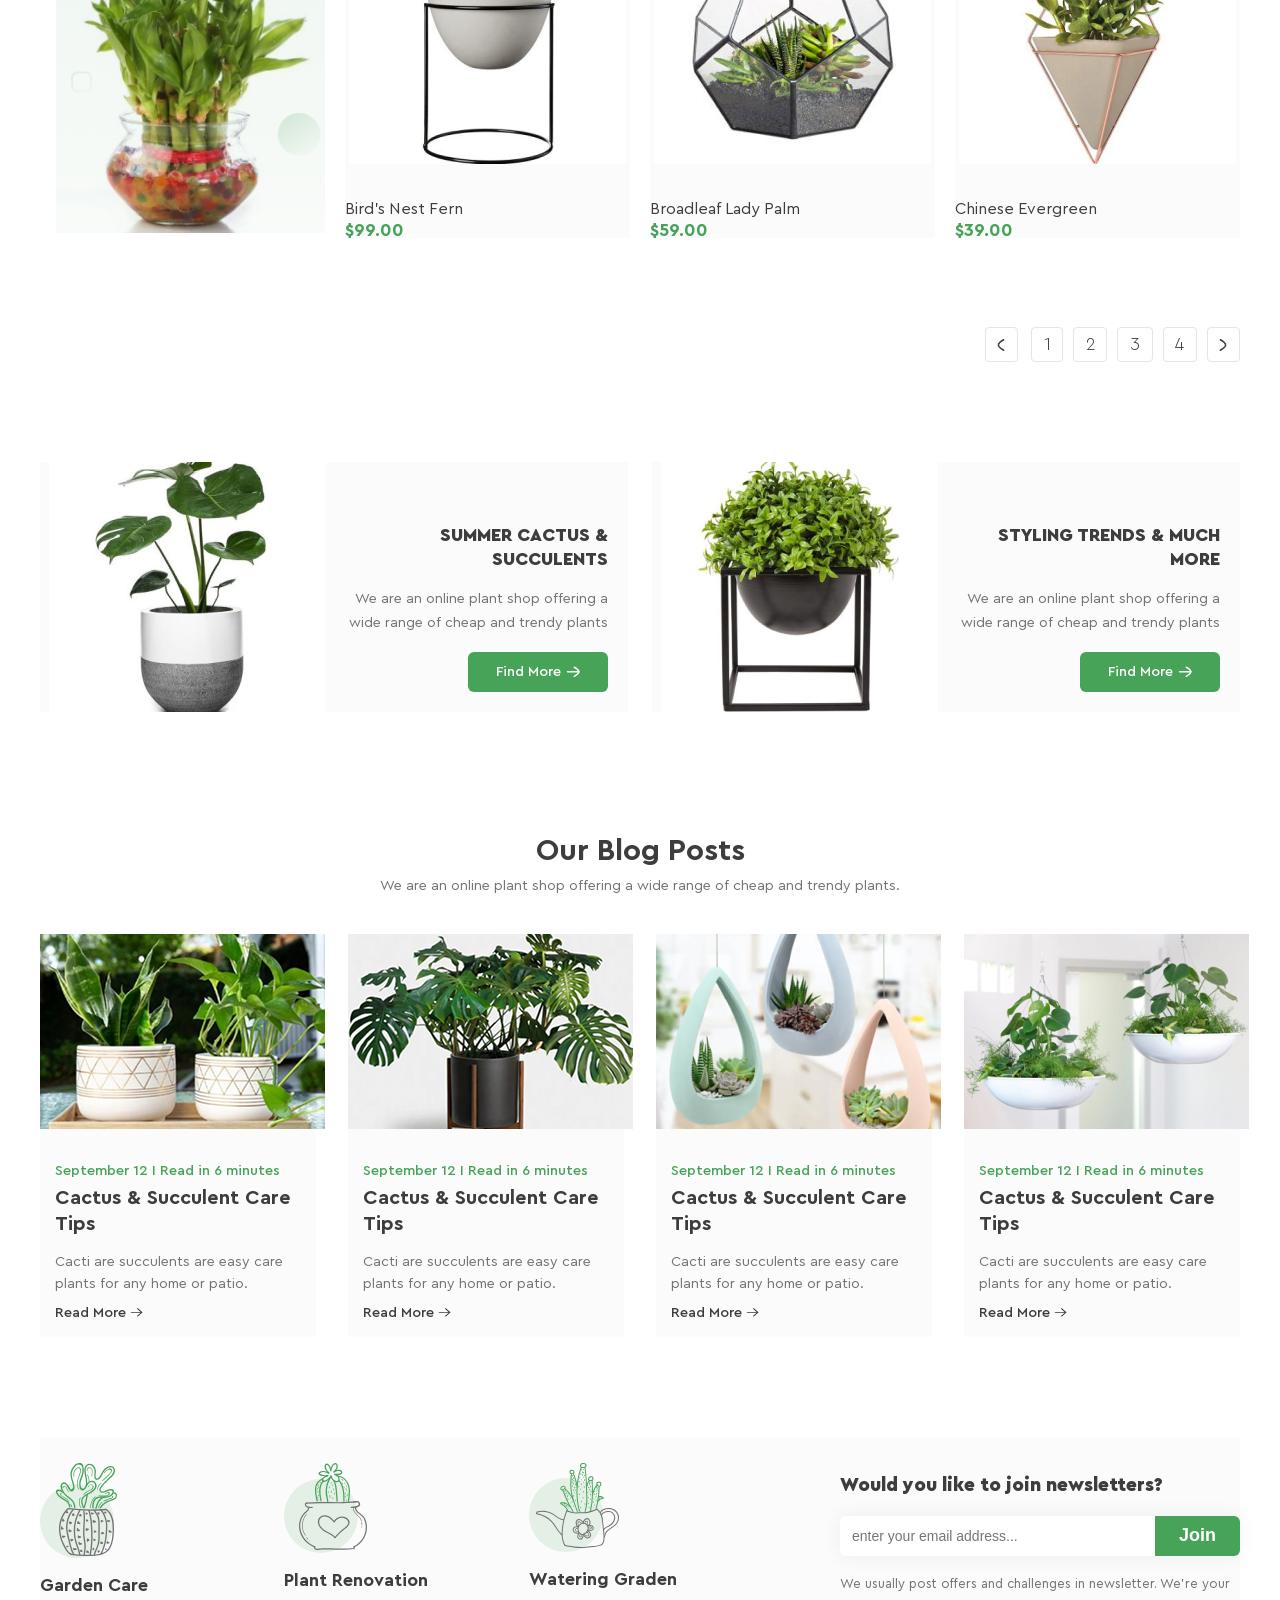
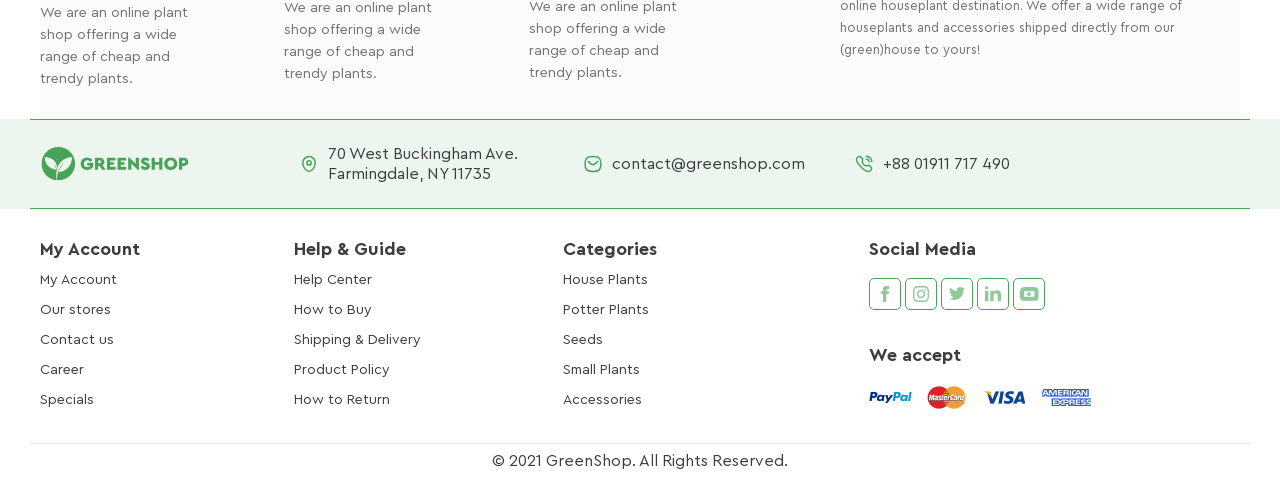
==== commit f92000f7: "hw 13.1" ====
--- a/hw-site-greenshop/index.html
+++ b/hw-site-greenshop/index.html
@@ -96,10 +96,46 @@
                         <li><a href="#">Gardening<span>(13)</span></a></li>
                         <li><a href="#">Accessories<span>(18)</span></a></li>
                     </ul>
+                    <div class="price-range">
+                        <h2>Price Range</h2>
+                        <div class="slider-range">
+                            <div class="slider-line"></div>
+                            <div class="slider-btn" style="left: 0%;"></div>
+                            <div class="slider-btn" style="left: 70%;"></div>
+                        </div>
+                        <p class="price-range-text">
+                            Price: <span>$39 - $1230</span>
+                        </p>
+                        <button class="btn-filter" type="button">Filter</button>
+                    </div>
+                    <div class="size">
+                        <h2>Size</h2>
+                        <div class="size-container">
+                            <label class="size-checkbox">
+                                <input type="checkbox" name="size[]" value="Small">
+                                <span class="label-text">Small</span>
+                                <span class="count">(119)</span>
+                            </label>
+
+                            <label class="size-checkbox">
+                                <input type="checkbox" name="size[]" value="Medium">
+                                <span class="label-text">Medium</span>
+                                <span class="count">(86)</span>
+                            </label>
+
+                            <label class="size-checkbox">
+                                <input type="checkbox" name="size[]" value="Large">
+                                <span class="label-text">Large</span>
+                                <span class="count">(78)</span>
+                            </label>
+                        </div>
+                    </div>
+
                     <aside>
                         <img src="img/img-super-sale-banner.png" alt="Sale Banner">
                     </aside>
                 </section>
+
             </div>
 
 
@@ -243,7 +279,10 @@
                             </div>
                             <a href="#" class="item-name">
                                 African Violet
-                                <span class="item-price">$199.00</span>
+                                <div class="price-row">
+                                    <span class="item-price">$199.00</span>
+                                    <span class="old-price">$229.00</span>
+                                </div>
                             </a>
                         </div>
                     </article>
--- a/hw-site-greenshop/css/style.css
+++ b/hw-site-greenshop/css/style.css
@@ -90,12 +90,21 @@
     position: relative;
 }
 
+.cart path {
+    transition: fill 0.3s;
+}
+
 .cart:hover path{
     fill: #46A358;
 }
 
+.loop path {
+    transition: fill 0.3s;
+}
+
 .loop:hover path {
     fill: #46A358;
+    transition: fill 0.3s;
 }
 
 .cart_numbers {
@@ -119,6 +128,11 @@
     border-radius: 6px;
     background: #46A358;
     text-decoration: none;
+    transition: opacity 0.3s ease;
+}
+
+.login:hover {
+    opacity: 0.7;
 }
 
 .login span{
@@ -165,14 +179,11 @@
     width: 0;
     height: 3px;
     background-color: #46A358;
+    transition: width 0.3s ease;
 }
 
 .menu > li:hover > a::after {
     width: 60%;
-}
-
-.menu > li:hover > a {
-    font-weight: 600;
 }
 
 .menu ul a {
@@ -190,12 +201,24 @@
     margin: 7px 0;
 }
 
+.menu li:last-child .arrow_open {
+    transition: rotate 0.3s ease;
+}
+.menu li:last-child .arrow_open path{
+    transition: fill 0.3s ease;
+}
+
 .menu li:last-child:hover .arrow_open {
     transform: rotate(180deg);
 }
 .menu li:last-child:hover .arrow_open path{
     fill: #FFFFFF;
 }
+
+.menu ul li > a {
+    transition: color 0.3s ease, background-color 0.1s ease;
+}
+
 
 .menu ul li:hover > a {
     color: #FFFFFF;
@@ -299,6 +322,11 @@
     font-weight: 600;
     line-height: 20px;
     text-transform: uppercase;
+    transition: scale 0.3s ease;
+}
+
+.btn-shop:hover {
+    scale: 1.2;
 }
 
 .container {
@@ -342,6 +370,7 @@
     color: #3D3D3D;
     display: flex;
     justify-content: space-between;
+    transition: color 0.1s ease, font-weight 0.3s ease;
 }
 
 .categories span {
@@ -351,6 +380,125 @@
 .categories a:hover {
     color: #46A358;
     font-weight: 600;
+}
+
+
+.price-range {
+    margin-top: 36px;
+}
+
+.price-range h2 {
+    margin-bottom: 28px;
+}
+
+.slider-range {
+    background: rgba(70, 163, 88, 0.20);
+    width: 192px;
+    height: 4px;
+    border-radius: 4px;
+    position: relative;
+}
+
+.slider-line {
+    width: 148px;
+    height: 4px;
+    background: #46A358;
+}
+
+.slider-btn {
+    width: 18px;
+    height: 18px;
+    flex-shrink: 0;
+    background: #46A358;
+    border: 3px solid #ffffff;
+    cursor: pointer;
+    position: absolute;
+    border-radius: 50%;
+    top: 50%;
+    transform: translateY(-50%);
+}
+
+.price-range-text {
+    font-size: 15px;
+    font-weight: 200;
+    line-height: 106.667%;
+    margin-top: 21px;
+}
+
+.price-range-text span {
+    color: #46A358;
+    font-weight: 600;
+    line-height: 16px;
+}
+
+.btn-filter {
+    border-radius: 6px;
+    background: #46A358;
+    color: #fff;
+    flex-shrink: 0;
+    border: none;
+    padding: 8px 23px;
+    font-size: 16px;
+    font-weight: 600;
+    line-height: 125%;
+    margin-top: 16px;
+    transition: opacity 0.3s ease;
+    cursor: pointer;
+}
+
+.btn-filter:hover {
+    opacity: 0.7;
+}
+
+
+.size {
+    margin-top: 46px;
+}
+
+.size-container {
+    padding-top: 10px;
+    padding-left: 12px;
+    padding-bottom: 19px;
+}
+
+.size-checkbox {
+    display: flex;
+    align-items: center;
+    cursor: pointer;
+    justify-content: space-between;
+
+}
+
+.label-text {
+    position: relative;
+    padding-left: 30px;
+    flex: 1;
+    font-size: 15px;
+    font-weight: 200;
+    line-height: 266.667%;
+}
+
+.label-text::before {
+    content: '';
+    position: absolute;
+    left: 0px;
+    top: 7px;
+    width: 21px;
+    height: 21px;
+    border: 2px solid #3D3D3D;
+    border-radius: 4px;
+    background-repeat: no-repeat;
+    background-position: center;
+    background-size: 21px 21px;
+}
+
+.size-checkbox input:checked + .label-text::before {
+    background-image: url("../img/checkbox-checked.svg");
+}
+
+
+.size-checkbox input {
+    display: none;
 }
 
 .categories aside img {
@@ -383,21 +531,37 @@
 }
 
 .filter button {
+    position: relative;
     background: transparent;
     border: none;
-    border-bottom: 2px solid transparent;
     font-family: 'Cera Pro', 'Tahoma', sans-serif;
     font-size: 15px;
     font-weight: 200;
     cursor: pointer;
-    padding-bottom: 4px;
+    padding-bottom: 6px;
+}
+
+.filter button::after {
+    content: "";
+    position: absolute;
+    bottom: 0;
+    left: 0;
+    right: 0;
+    margin: 0 auto;
+    width: 0;
+    height: 2px;
+    background-color: #46A358;
+    transition: width 0.3s ease;
+}
+
+.filter button:hover::after {
+    width: 90%;
 }
 
 .filter button:hover {
     color: #46A358;
-    font-weight: 600;
-    border-bottom: 2px solid #46A358;
-}
+}
+
 
 .sorting-right {
     display: flex;
@@ -418,6 +582,11 @@
     line-height: 106.667%;
     cursor: pointer;
     font-family: 'Cera Pro', 'Tahoma', sans-serif;
+    transition: color 0.3s ease;
+}
+
+.sorting-right .sort-button:hover {
+    color: #46A358;
 }
 
 .sorting-right svg {
@@ -427,6 +596,15 @@
     margin-left: 14px;
 }
 
+.sorting-right .sort-button path {
+    transition: stroke 0.3s ease;
+}
+
+.sorting-right .sort-button:hover path {
+    stroke: #46A358;
+}
+
+
 .list {
     display: flex;
     flex-wrap: wrap;
@@ -439,13 +617,42 @@
 }
 
 .item-inset {
-    border-top: 2px solid transparent;
+    position: relative;
     background: #FBFBFB;
 }
 
-.item-inset:hover {
-    border-top: 2px solid #46A358;
-}
+.item-inset::before {
+    content: "";
+    position: absolute;
+    top: 0;
+    left: 0;
+    width: 0;
+    height: 2px;
+    background-color: #46A358;
+    transition: width 0.3s ease;
+}
+
+.item-inset:hover::before {
+    width: 100%;
+}
+
+.old-price {
+    font-size: 18px;
+    color: #A5A5A5;
+    font-weight: 200;
+    position: relative;
+}
+
+.old-price::before {
+    content: '';
+    position: absolute;
+    top: 50%;
+    left: 0;
+    width: 100%;
+    height: 1px;
+    background-color: #A5A5A5;
+}
+
 
 .item-image {
     display: flex;
@@ -476,6 +683,13 @@
     margin-top: 6px;
 }
 
+.price-row {
+    display: flex;
+    align-items: baseline;
+    gap: 18px;
+}
+
+
 .img-relative {
     position: relative;
     display: flex;
@@ -491,6 +705,7 @@
 
 .item-icons {
     opacity: 0;
+    transition: opacity 0.3s ease;
 }
 
 .item-image:hover .item-icons {
@@ -501,6 +716,10 @@
     background: none;
     border: none;
     cursor: pointer;
+}
+
+.icon:hover path {
+    transition: fill 0.3s ease;
 }
 
 .icon:hover path {
@@ -538,12 +757,13 @@
     padding: 0 11.6px;
     display: flex;
     align-items: center;
+    transition: color 0.3s ease, font-weight 0.3s ease,
+    background 0.3s ease, border 0.3s ease;
 }
 
 .pages:hover {
     color: #FFF;
     font-weight: 600;
-    border-radius: 4px;
     border: 1px solid #46A358;
     background: #46A358;
 }
@@ -557,10 +777,10 @@
     display: flex;
     align-items: center;
     margin-right: 3px;
+    transition: background 0.3s ease, border 0.3s ease;
 }
 
 .previous:hover {
-    border-radius: 4px;
     border: 1px solid #46A358;
     background: #46A358;
 }
@@ -578,13 +798,17 @@
     padding: 0 11.6px;
     display: flex;
     align-items: center;
+    transition: background 0.3s ease, border 0.3s ease;
 }
 
 .next:hover {
-    border-radius: 4px;
     border: 1px solid #46A358;
     background: #46A358;
     stroke: #FFFFFF;
+}
+
+.next path {
+    transition: stroke 0.3s ease;
 }
 
 .next:hover path{
@@ -645,7 +869,13 @@
     justify-content: center;
     align-items: center;
     padding: 2px 28px;
-}
+    transition: scale 0.3s ease;
+}
+
+.btn-find-more:hover {
+    scale: 1.2;
+}
+
 
 .btn-find-more span {
     font-size: 14px;
@@ -681,10 +911,11 @@
     justify-content: space-between;
     margin-top: 35px;
     gap: 20px;
+    flex-wrap: wrap;
 }
 
 .blog-post {
-    width: 25%;
+    width: 23%;
 }
 
 .blog-post-inset {
@@ -718,13 +949,24 @@
     font-weight: 400;
     line-height: 114.286%;
     color: #3D3D3D;
+    transition: color 0.3s ease;
 }
 
 .btn-read-more {
     text-decoration: none;
 }
 
-
+.btn-read-more:hover span{
+    color: #46A358;
+}
+
+.btn-read-more path {
+    transition: color 0.3s ease;
+}
+
+.btn-read-more:hover path {
+    stroke: #46A358;
+}
 
 .follow-news {
     background: #FBFBFB;
@@ -735,8 +977,7 @@
 
 .container-garden {
     display: flex;
-    gap: 50px;
-    margin-right: 100px;
+    gap: 8.333%;
     width: 66.666%;
     padding-top: 26px;
     padding-bottom: 28px;
@@ -749,6 +990,15 @@
 
 .link-cactus {
     text-decoration: none;
+    transition: opacity 0.3s ease;
+}
+
+.link-cactus:hover {
+    opacity: 0.7;
+}
+
+.garden-article {
+    width: 22.222%;
 }
 
 .garden-article h3 {
@@ -774,11 +1024,11 @@
 }
 
 .newsletters-text {
+    margin-top: 17px;
     color: #727272;
     font-size: 13px;
     font-weight: 200;
     line-height: 169.231%;
-    margin-top: 17px;
 }
 
 .email-newsletter {
@@ -800,18 +1050,9 @@
     flex-shrink: 0;
 }
 
-.newsletters-text {
-    color: #727272;
-    font-size: 13px;
-    font-weight: 200;
-    line-height: 169.231%;
-    margin-top: 17px;
-}
 
 .email-form {
     display: flex;
-    width: 354px;
-    height: 40px;
     border-radius: 6px;
     background: #FFF;
     box-shadow: 0px 0px 20px rgba(0, 0, 0, 0.06);
@@ -821,7 +1062,7 @@
 .email-form input {
     border: none;
     background: none;
-    padding: 0 12px;
+    padding: 12px;
     font-size: 14px;
     flex: 1;
 }
@@ -837,9 +1078,12 @@
     width: 85px;
     height: 40px;
     cursor: pointer;
-}
-
-
+    transition: opacity 0.3s ease;
+}
+
+.email-form button:hover {
+    opacity: 0.7;
+}
 
 .container-contacts {
     background: rgba(70, 163, 88, 0.10);
@@ -866,7 +1110,7 @@
 }
 
 .container-contacts-inset .logo {
-    margin-right: 110px;
+    margin-right: 60px;
 }
 
 .container-contacts-article {
@@ -878,6 +1122,14 @@
     font-size: 14px;
     font-weight: 200;
     line-height: 157.143%;
+}
+
+.container-contacts-inset p {
+    transition: color 0.3s ease;
+}
+
+.container-contacts-inset a:hover p {
+    color: #46A358;
 }
 
 .phone-contacts .text-contacts {
@@ -926,11 +1178,11 @@
     font-size: 14px;
     font-weight: 200;
     line-height: 214.286%;
+    transition: color 0.3s;
 }
 
 .footer-links-container-block-link:hover {
     color: #46A358;
-    transition: color 0.3s;
 }
 
 .footer-links-social {
@@ -954,14 +1206,21 @@
     cursor: pointer;
 }
 
+.footer-links-social-icons path {
+    transition: fill-opacity 0.3s;
+}
+
 .footer-links-social-icons a:hover path {
     fill-opacity: 1;
-    transition: fill-opacity 0.3s;
+}
+
+.footer-links-social-icons rect {
+    stroke-opacity: 1;
+    transition: stroke-opacity 0.3s;
 }
 
 .footer-links-social-icons a:hover rect {
     stroke-opacity: 1;
-    transition: stroke-opacity 0.3s;
 }
 
 .payments {
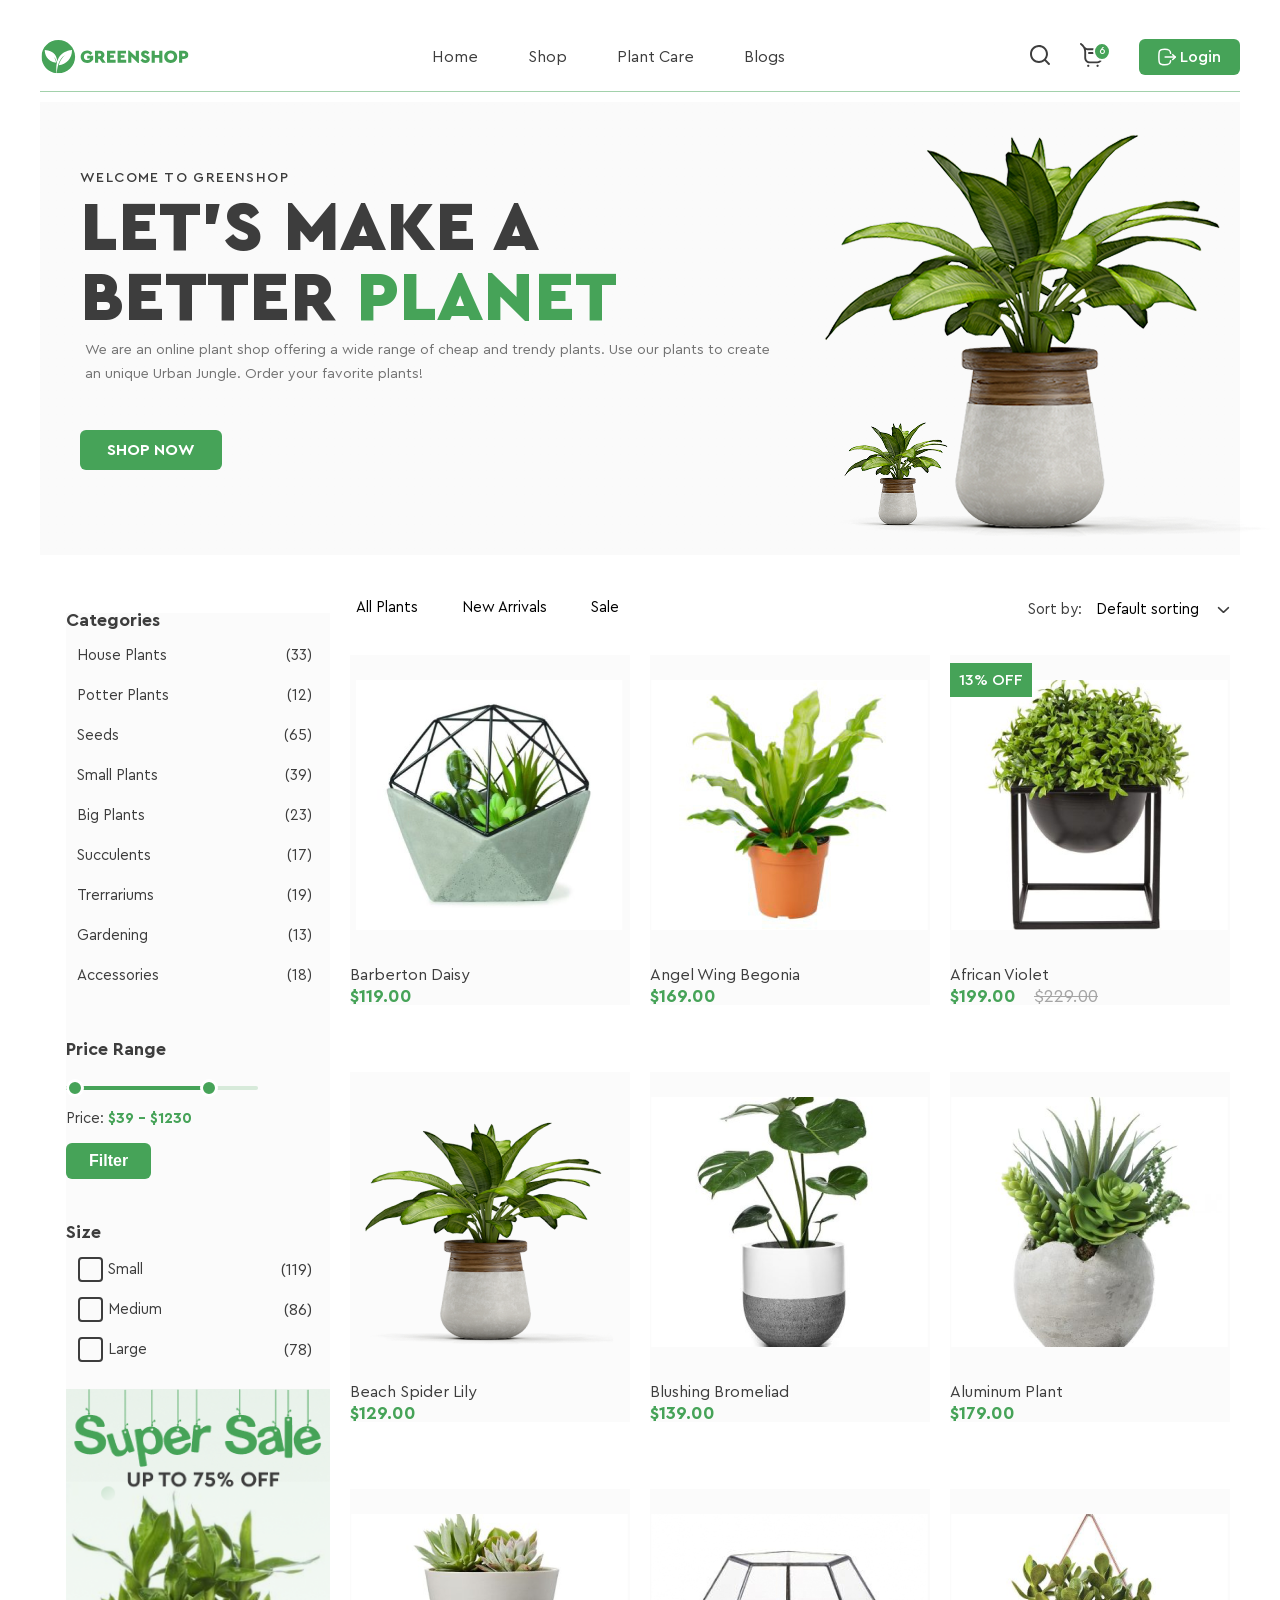
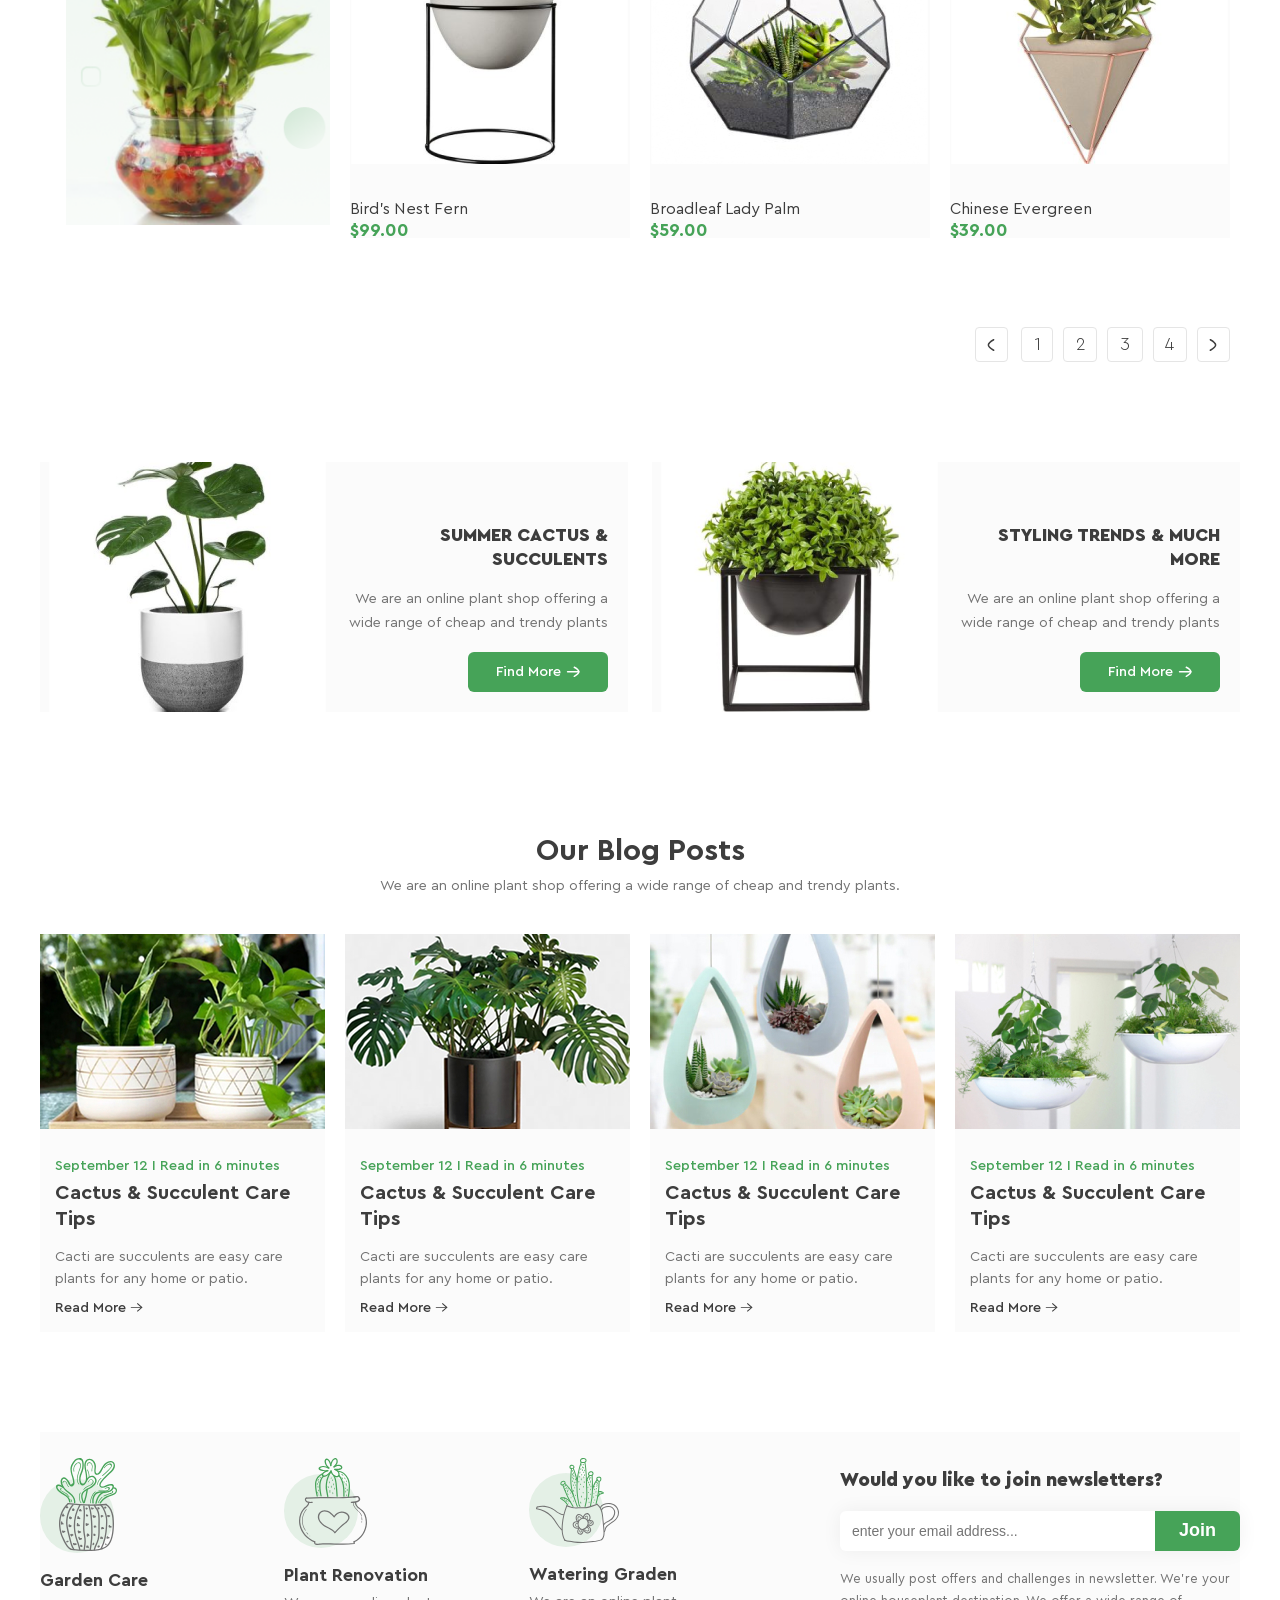
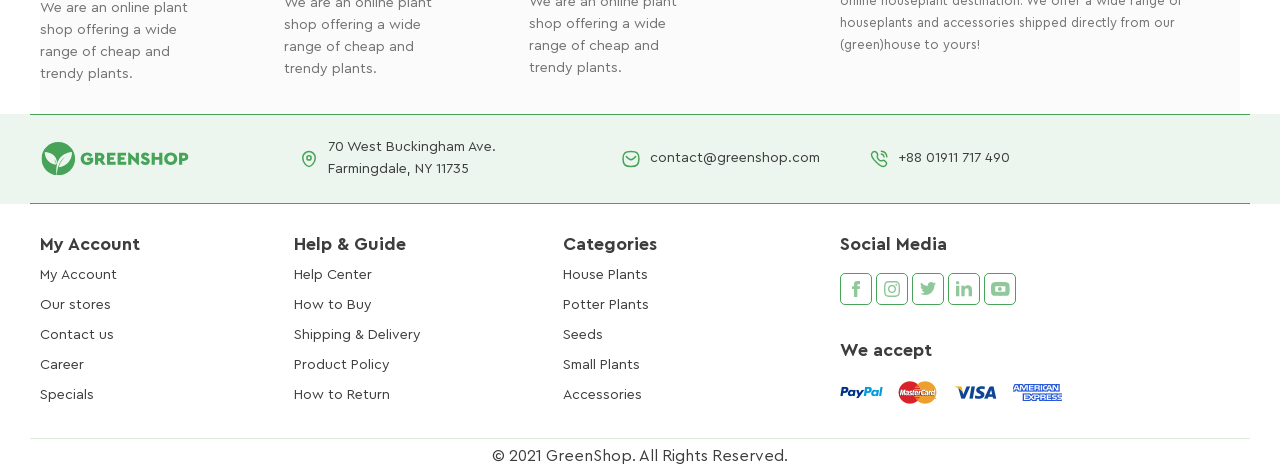
==== commit 57fc2f52: "hw 14.1" ====
--- a/hw-site-greenshop/index.html
+++ b/hw-site-greenshop/index.html
@@ -3,6 +3,7 @@
 <head>
     <meta charset="UTF-8">
     <title>Greenshop</title>
+    <meta name="viewport" content="width=device-width, initial-scale=1.0">
     <link rel="stylesheet" href="css/style.css">
 </head>
 <body class="body">
@@ -12,6 +13,7 @@
             <img src="img/ic-logo.svg" alt="logo">
         </a>
         <nav class="nav">
+            <div class="menu-toggle-header"></div>
             <ul class="menu">
                 <li><a href="#">Home</a></li>
                 <li><a href="#">Shop</a></li>
@@ -38,6 +40,7 @@
                 <li><a href="#">Blogs</a></li>
             </ul>
         </nav>
+
         <div class="actions">
             <a href="#" class="loop">
                 <svg width="20" height="20" viewBox="0 0 20 20" fill="none" xmlns="http://www.w3.org/2000/svg">
@@ -83,6 +86,7 @@
 
         <div class="container">
             <div class="content-left">
+                <div class="menu-toggle"></div>
                 <section class="categories">
                     <h2>Categories</h2>
                     <ul>
--- a/hw-site-greenshop/css/style.css
+++ b/hw-site-greenshop/css/style.css
@@ -53,7 +53,7 @@
 
 .wrapper {
     max-width: 1220px;
-    min-width: 1000px;
+    min-width: 320px;
     margin: 0 auto;
     padding: 0 10px;
 }
@@ -97,6 +97,25 @@
 .cart:hover path{
     fill: #46A358;
 }
+
+.menu-toggle-header {
+    position: relative;
+    top: 0;
+    left: 0;
+    width: 30px;
+    height: 30px;
+    background: url("../img/ic-menu.svg") no-repeat center;
+    background-size: contain;
+    cursor: pointer;
+    z-index: 1;
+    display: none;
+}
+
+.menu-toggle-header:hover {
+    background: url("../img/ic-menu-hover.svg") no-repeat center;
+    background-size: contain;
+}
+
 
 .loop path {
     transition: fill 0.3s;
@@ -269,7 +288,9 @@
 }
 
 .welcome-block {
-    display: flex;
+    width: 66.6666%;
+    display: flex;
+    flex-wrap: wrap;
     flex-direction: column;
     align-items: flex-start;
     justify-content: center;
@@ -306,8 +327,14 @@
 }
 
 .image-block {
-    display: flex;
-}
+    width: 33.333%;
+    flex: 1;
+    display: flex;
+    justify-content: center;
+    align-items: center;
+}
+
+
 
 .btn-shop {
     font-family: 'Cera Pro', 'Tahoma', sans-serif;
@@ -331,7 +358,7 @@
 
 .container {
     display: flex;
-    margin: 42px -10px 0;
+    margin-top: 42px;
 }
 
 .content-left {
@@ -562,6 +589,24 @@
     color: #46A358;
 }
 
+.menu-toggle {
+    position: relative;
+    top: -22px;
+    left: 25px;
+    width: 30px;
+    height: 30px;
+    background: url("../img/ic-menu.svg") no-repeat center;
+    background-size: contain;
+    cursor: pointer;
+    display: none;
+}
+
+.menu-toggle:hover {
+    background: url("../img/ic-menu-hover.svg") no-repeat center;
+    background-size: contain;
+}
+
+
 
 .sorting-right {
     display: flex;
@@ -915,11 +960,18 @@
 }
 
 .blog-post {
-    width: 23%;
+    flex: 1 1 calc((100% - 60px) / 4);
+    max-width: calc((100% - 60px) / 4);
 }
 
 .blog-post-inset {
     background: #FBFBFB;
+}
+
+.blog-post-inset img {
+    width: 100%;
+    height: auto;
+    display: block;
 }
 
 .blog-post-text {
@@ -1118,14 +1170,15 @@
 }
 
 .text-contact {
+
+}
+
+.container-contacts-inset p {
+    transition: color 0.3s ease;
     color: #3D3D3D;
     font-size: 14px;
     font-weight: 200;
     line-height: 157.143%;
-}
-
-.container-contacts-inset p {
-    transition: color 0.3s ease;
 }
 
 .container-contacts-inset a:hover p {
@@ -1147,11 +1200,13 @@
     padding-top: 33px;
     padding-bottom: 27px;
     border-bottom: 1px solid rgba(70, 163, 88, 0.20);
+    justify-content: space-between;
 }
 
 .footer-links-container {
     display: flex;
     white-space: nowrap;
+    width: 66.666%;
 }
 
 .footer-links-container-block {
@@ -1159,15 +1214,15 @@
 }
 
 .footer-links-container-block:nth-child(1) {
-    margin-right: 154px;
+    padding-right: 154px;
 }
 
 .footer-links-container-block:nth-child(2) {
-    margin-right: 142px;
+    padding-right: 142px;
 }
 
 .footer-links-container-block:nth-child(3) {
-    margin-right: 212px;
+    padding-right: 212px;
 }
 
 
@@ -1239,4 +1294,296 @@
     font-size: 14px;
     font-weight: 200;
     line-height: 214.286%;
+}
+
+
+
+@media(max-width: 1199px) {
+    .image-block img {
+        width: 100%;
+        height: auto;
+        display: block;
+    }
+
+    .container-contacts-inset p {
+        font-size: 13px;
+    }
+
+}
+
+@media(max-width: 991px) {
+    .item {
+        width: 50%;
+    }
+
+    .welcome-block h2 {
+        font-size: 50px;
+        line-height: 50px;
+    }
+
+    .info-more-left,
+    .info-more-right {
+        width: 100%;
+    }
+
+    .container-contacts-inset {
+        margin-right: 0;
+    }
+
+
+    .footer-links-container {
+        gap: 60px;
+    }
+
+    .footer-links-container-block:nth-child(1) {
+        padding-right: 0;
+    }
+
+    .footer-links-container-block:nth-child(2) {
+        padding-right: 0;
+    }
+
+    .footer-links-container-block:nth-child(3) {
+        padding-right: 0;
+    }
+
+    .container-garden {
+        gap: 13.333%;
+    }
+}
+
+@media(max-width: 820px) {
+    .header {
+        padding-bottom: 20px;
+    }
+    .image-block img {
+        display: none;
+    }
+
+    .welcome-block {
+        width: 100%;
+        align-items: center;
+        text-align: center;
+    }
+
+    .text-description {
+        padding: 40px 0 0 0;
+    }
+
+    .welcome-block h2 {
+        font-size: 60px;
+        padding-top: 20px;
+    }
+
+    .follow-news {
+        flex-direction: column;
+        align-items: center;
+    }
+
+    .container-contacts-inset {
+        height: auto;
+        flex-direction: column-reverse;
+        gap: 20px;
+        padding: 20px 0;
+    }
+
+    .container-contacts-inset .logo {
+        margin-right: 0;
+    }
+
+    .container-garden {
+        width: 100%;
+        justify-content: space-between;
+        padding: 15px 0;
+    }
+
+
+    .container-join {
+        width: 80%;
+        margin-bottom: 50px;
+    }
+
+    .categories {
+        display: none;
+        position: absolute;
+        top: 630px;
+        left: 50px;
+        background: #fff;
+        z-index: 1;
+    }
+
+    .menu-toggle {
+        display: block;
+    }
+
+    .menu-toggle:hover + .categories {
+        display: block;
+    }
+
+    .menu {
+        position: absolute;
+        flex-direction: column;
+        background: #ffffff;
+        display: none;
+    }
+
+    .menu-toggle-header {
+        display: block;
+    }
+
+    .menu-toggle-header:hover + .menu {
+        display: block;
+    }
+
+    .header {
+        justify-content: center;
+        gap: 35px;
+    }
+
+    .content-left {
+        width: 0;
+    }
+
+    .content-right {
+        width: 100%;
+    }
+
+    .sorting {
+        margin-left: 60px;
+    }
+
+    .paginator {
+        justify-content: center;
+    }
+
+    .blog-posts {
+        flex-direction: column;
+    }
+
+    .blog-post {
+        max-width: 100%;
+    }
+
+    .footer-links-container {
+        width: 30%;
+    }
+
+    .footer-links-container {
+        gap: 30px;
+    }
+
+    .welcome-block h2 {
+        width: auto;
+    }
+
+    .icon-contacts {
+        display: none;
+    }
+}
+
+@media(max-width: 662px) {
+    .footer-links {
+        flex-direction: column;
+    }
+
+    .footer-links-social {
+        width: 100%;
+        margin-top: 40px;
+    }
+
+    .footer-links-container {
+        width: 100%;
+    }
+
+    .footer-links-container {
+        gap: 0;
+        justify-content: space-between;
+        padding: 0 15px;
+    }
+
+    .sorting-right {
+        gap: 10px;
+        flex-direction: column;
+    }
+}
+
+@media(max-width: 520px) {
+    .item {
+        width: 100%;
+    }
+
+    .filter {
+        flex-direction: column;
+    }
+
+    .sorting {
+        margin-top: 40px;
+        margin-left: 0;
+    }
+
+    .categories {
+        top: 700px;
+    }
+
+    .info-more-left, .info-more-right {
+        flex-direction: column;
+        justify-content: center;
+        align-items: center;
+    }
+
+    .info-more-text {
+        width: 100%;
+        justify-content: center;
+    }
+
+    .footer-links-container {
+        flex-direction: column;
+        gap: 20px;
+    }
+
+    .footer-links-container-block-link {
+        line-height: 188%;
+    }
+
+    .garden-article {
+        width: 100%;
+    }
+
+    .container-garden {
+        flex-direction: column;
+        gap: 20px;
+    }
+
+    .header {
+        align-items: flex-start;
+        justify-content: space-around;
+        gap: 10px;
+    }
+
+    .actions {
+        flex-direction: column;
+        align-items: flex-end;
+    }
+
+    .loop {
+        padding-bottom: 10px;
+    }
+
+    .cart {
+        margin: 0;
+        padding-bottom: 10px;
+    }
+
+    .login {
+        background: none;
+        padding: 0;
+    }
+
+    .login span {
+        display: none;
+    }
+
+    .login path {
+        stroke: #3D3D3D;
+    }
 }
